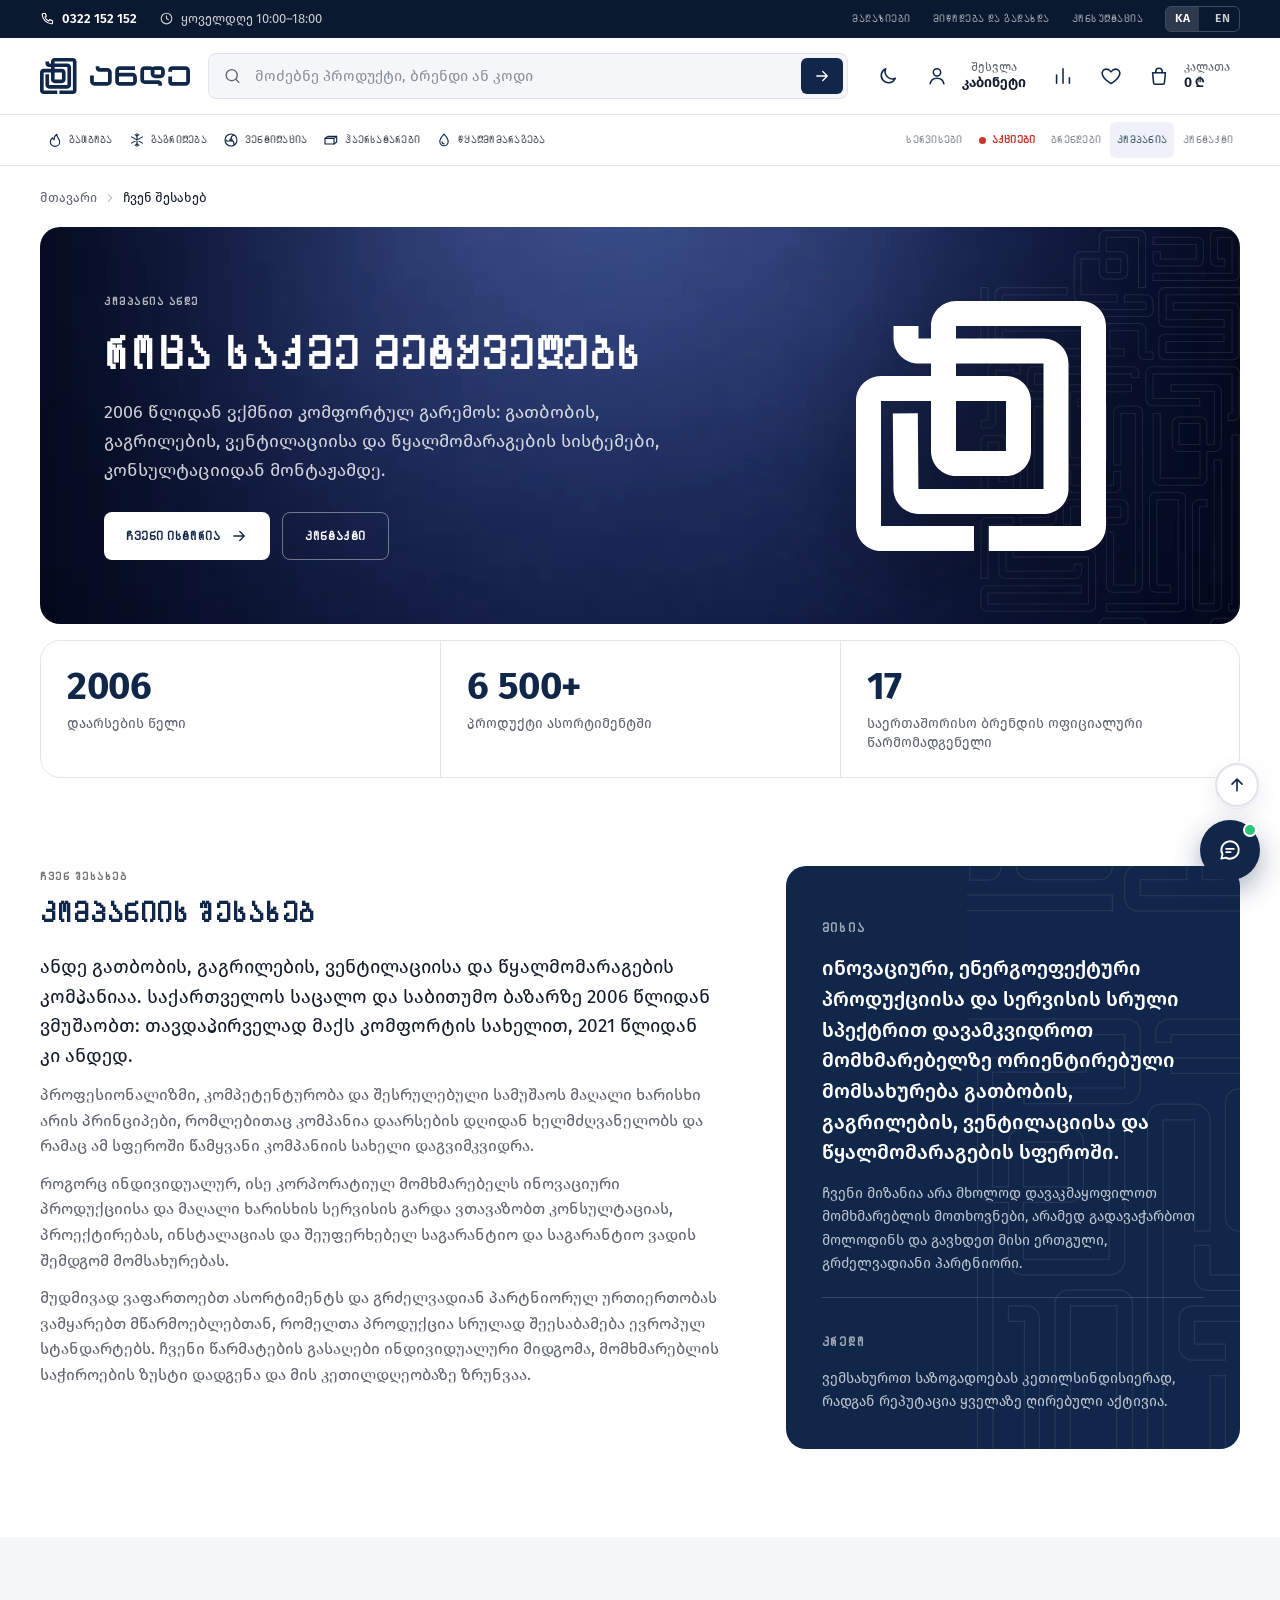
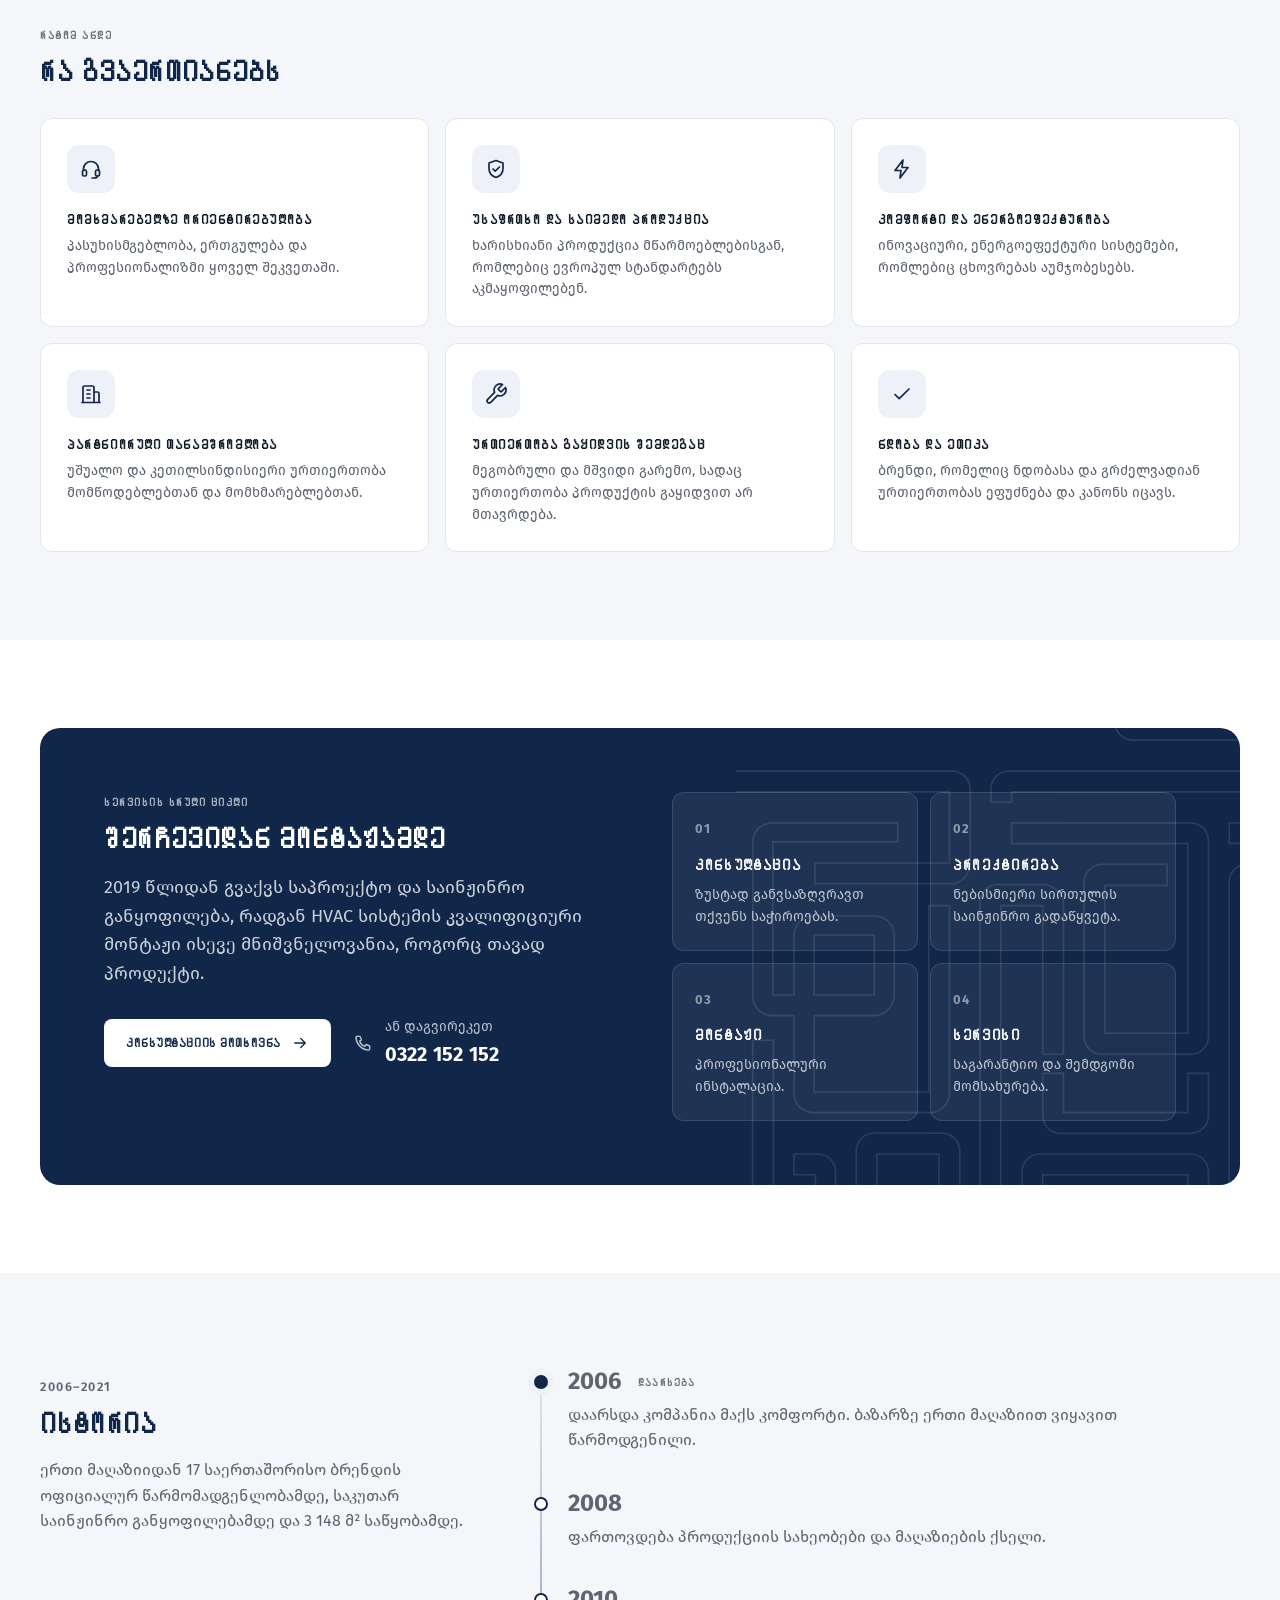
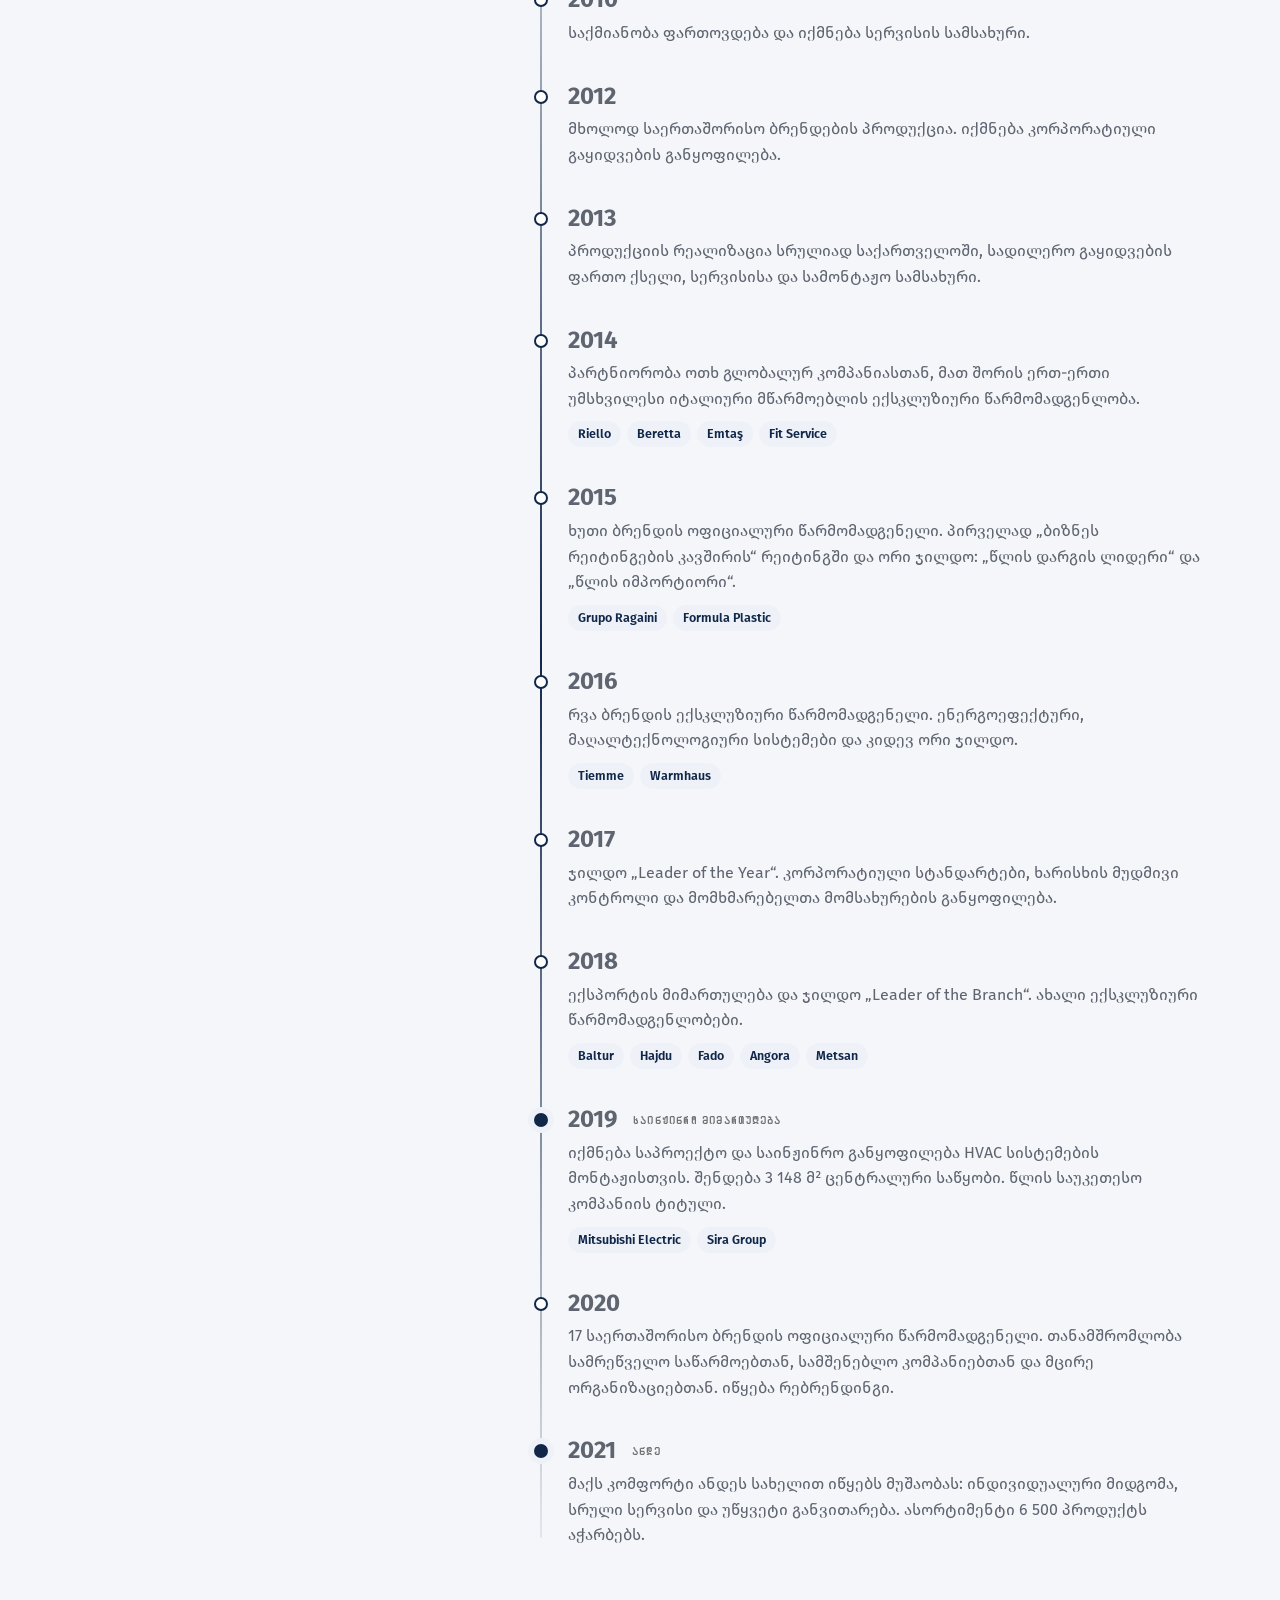
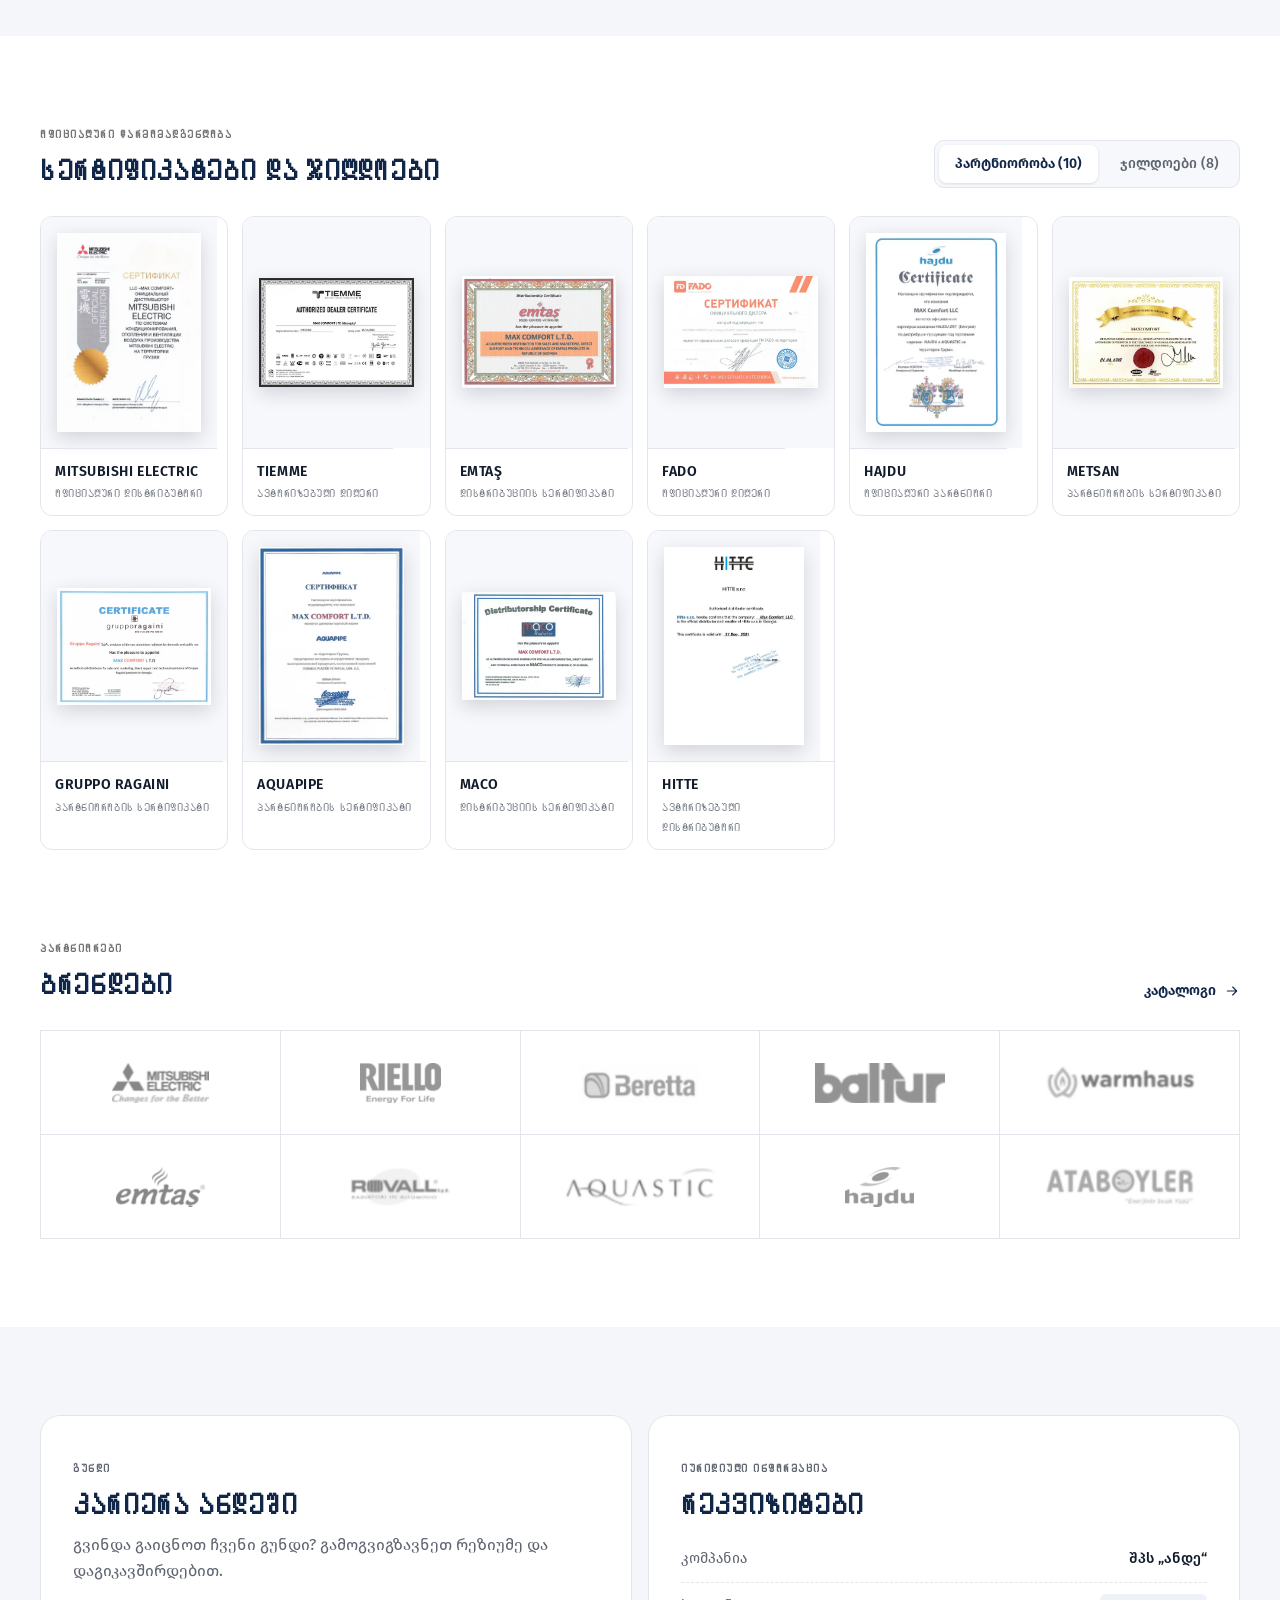
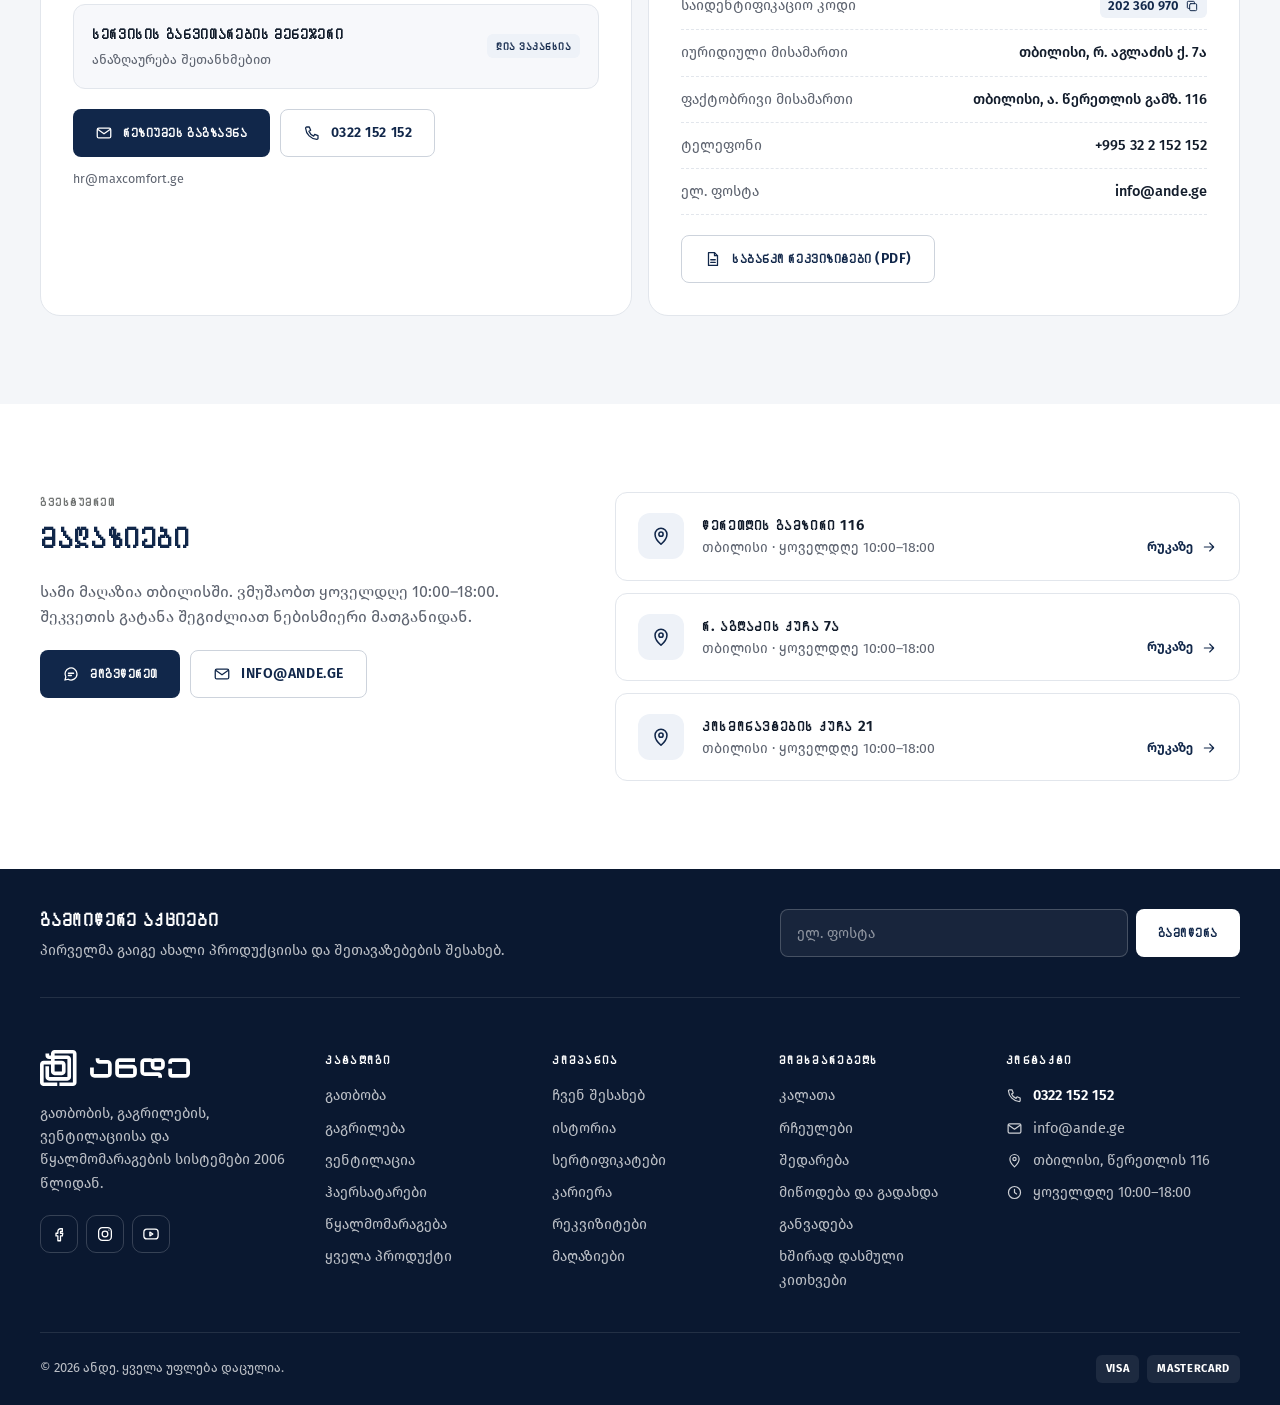
==== prototype/about.html @ e433349a "Preview from ande-web a648631" ====
<!doctype html>
<html lang="ka">
<head>
<meta charset="utf-8">
<meta name="viewport" content="width=device-width,initial-scale=1">
<title>ჩვენ შესახებ · ანდე</title>
<meta name="description" content="ანდე: გათბობის, გაგრილების, ვენტილაციისა და წყალმომარაგების კომპანია 2006 წლიდან. ისტორია, მისია, სერტიფიკატები, კარიერა და რეკვიზიტები.">
<meta name="robots" content="noindex">
<meta name="theme-color" content="#11274A">
<script>try{var t=localStorage.getItem('ande-theme');if(!t)t=matchMedia('(prefers-color-scheme: dark)').matches?'dark':'light';document.documentElement.setAttribute('data-theme',t)}catch(e){}</script>
<link rel="icon" href="../brand/logo/ande-symbol.svg" type="image/svg+xml">
<link rel="stylesheet" href="assets/css/ande.css">
</head>
<body data-page="about">
<div data-layout="header"></div>

<main id="main">

<!-- ============ HERO ============ -->
<div class="wrap">
  <nav class="crumbs" aria-label="ნავიგაცია"><a href="index.html">მთავარი</a><svg class="ico"><use href="#i-chev-r"/></svg><span aria-current="page">ჩვენ შესახებ</span></nav>
  <section class="ahero on-dark" aria-labelledby="about-h1">
    <div>
      <p class="eyebrow">კომპანია ანდე</p>
      <h1 id="about-h1">როცა საქმე მეტყველებს</h1>
      <p class="ahero__lead">2006 წლიდან ვქმნით კომფორტულ გარემოს: გათბობის, გაგრილების, ვენტილაციისა და წყალმომარაგების სისტემები, კონსულტაციიდან მონტაჟამდე.</p>
      <div class="ahero__ctas">
        <a class="btn btn--light" href="#history">ჩვენი ისტორია<svg class="ico"><use href="#i-arrow"/></svg></a>
        <a class="btn btn--ghost" href="#contact">კონტაქტი</a>
      </div>
    </div>
    <img class="ahero__mark" src="../brand/logo/ande-symbol-white.svg" alt="" width="250" height="250">
  </section>

  <ul class="stats" aria-label="ანდე ციფრებში">
    <li class="stat"><b>2006</b><span>დაარსების წელი</span></li>
    <li class="stat"><b>6 500+</b><span>პროდუქტი ასორტიმენტში</span></li>
    <li class="stat"><b>17</b><span>საერთაშორისო ბრენდის ოფიციალური წარმომადგენელი</span></li>
  </ul>
</div>

<!-- ============ STORY + MISSION ============ -->
<section class="section" aria-labelledby="story-h">
  <div class="wrap story">
    <div>
      <p class="eyebrow">ჩვენ შესახებ</p>
      <h2 class="h2" id="story-h">კომპანიის შესახებ</h2>
      <div class="prose">
        <p>ანდე გათბობის, გაგრილების, ვენტილაციისა და წყალმომარაგების კომპანიაა. საქართველოს საცალო და საბითუმო ბაზარზე 2006 წლიდან ვმუშაობთ: თავდაპირველად მაქს კომფორტის სახელით, 2021 წლიდან კი ანდედ.</p>
        <p>პროფესიონალიზმი, კომპეტენტურობა და შესრულებული სამუშაოს მაღალი ხარისხი არის პრინციპები, რომლებითაც კომპანია დაარსების დღიდან ხელმძღვანელობს და რამაც ამ სფეროში წამყვანი კომპანიის სახელი დაგვიმკვიდრა.</p>
        <p>როგორც ინდივიდუალურ, ისე კორპორატიულ მომხმარებელს ინოვაციური პროდუქციისა და მაღალი ხარისხის სერვისის გარდა ვთავაზობთ კონსულტაციას, პროექტირებას, ინსტალაციას და შეუფერხებელ საგარანტიო და საგარანტიო ვადის შემდგომ მომსახურებას.</p>
        <p>მუდმივად ვაფართოებთ ასორტიმენტს და გრძელვადიან პარტნიორულ ურთიერთობას ვამყარებთ მწარმოებლებთან, რომელთა პროდუქცია სრულად შეესაბამება ევროპულ სტანდარტებს. ჩვენი წარმატების გასაღები ინდივიდუალური მიდგომა, მომხმარებლის საჭიროების ზუსტი დადგენა და მის კეთილდღეობაზე ზრუნვაა.</p>
      </div>
    </div>
    <aside class="mission on-dark" aria-label="მისია">
      <p class="eyebrow">მისია</p>
      <blockquote>ინოვაციური, ენერგოეფექტური პროდუქციისა და სერვისის სრული სპექტრით დავამკვიდროთ მომხმარებელზე ორიენტირებული მომსახურება გათბობის, გაგრილების, ვენტილაციისა და წყალმომარაგების სფეროში.</blockquote>
      <p>ჩვენი მიზანია არა მხოლოდ დავაკმაყოფილოთ მომხმარებლის მოთხოვნები, არამედ გადავაჭარბოთ მოლოდინს და გავხდეთ მისი ერთგული, გრძელვადიანი პარტნიორი.</p>
      <div class="mission__credo"><p class="eyebrow">კრედო</p><p>ვემსახუროთ საზოგადოებას კეთილსინდისიერად, რადგან რეპუტაცია ყველაზე ღირებული აქტივია.</p></div>
    </aside>
  </div>
</section>

<!-- ============ VALUES ============ -->
<section class="section section--soft" aria-labelledby="val-h">
  <div class="wrap">
    <div class="shead"><div><p class="eyebrow">რატომ ანდე</p><h2 class="h2" id="val-h">რა გვაერთიანებს</h2></div></div>
    <ul class="values">
      <li class="value"><span class="perk__ico"><svg class="ico"><use href="#i-headset"/></svg></span><h3>მომხმარებელზე ორიენტირებულობა</h3><p>პასუხისმგებლობა, ერთგულება და პროფესიონალიზმი ყოველ შეკვეთაში.</p></li>
      <li class="value"><span class="perk__ico"><svg class="ico"><use href="#i-shield"/></svg></span><h3>უსაფრთხო და საიმედო პროდუქცია</h3><p>ხარისხიანი პროდუქცია მწარმოებლებისგან, რომლებიც ევროპულ სტანდარტებს აკმაყოფილებენ.</p></li>
      <li class="value"><span class="perk__ico"><svg class="ico"><use href="#i-bolt"/></svg></span><h3>კომფორტი და ენერგოეფექტურობა</h3><p>ინოვაციური, ენერგოეფექტური სისტემები, რომლებიც ცხოვრებას აუმჯობესებს.</p></li>
      <li class="value"><span class="perk__ico"><svg class="ico"><use href="#i-building"/></svg></span><h3>პარტნიორული თანამშრომლობა</h3><p>უშუალო და კეთილსინდისიერი ურთიერთობა მომწოდებლებთან და მომხმარებლებთან.</p></li>
      <li class="value"><span class="perk__ico"><svg class="ico"><use href="#i-tool"/></svg></span><h3>ურთიერთობა გაყიდვის შემდეგაც</h3><p>მეგობრული და მშვიდი გარემო, სადაც ურთიერთობა პროდუქტის გაყიდვით არ მთავრდება.</p></li>
      <li class="value"><span class="perk__ico"><svg class="ico"><use href="#i-check"/></svg></span><h3>ნდობა და ეთიკა</h3><p>ბრენდი, რომელიც ნდობასა და გრძელვადიან ურთიერთობას ეფუძნება და კანონს იცავს.</p></li>
    </ul>
  </div>
</section>

<!-- ============ SERVICE ============ -->
<section class="section" aria-labelledby="svc-h">
  <div class="wrap">
    <div class="service on-dark">
      <div>
        <p class="eyebrow">სერვისის სრული ციკლი</p>
        <h2 class="h2" id="svc-h">შერჩევიდან მონტაჟამდე</h2>
        <p class="service__lead">2019 წლიდან გვაქვს საპროექტო და საინჟინრო განყოფილება, რადგან HVAC სისტემის კვალიფიციური მონტაჟი ისევე მნიშვნელოვანია, როგორც თავად პროდუქტი.</p>
        <div class="service__ctas">
          <button class="btn btn--light" type="button" data-chat-open>კონსულტაციის მოთხოვნა<svg class="ico"><use href="#i-arrow"/></svg></button>
          <a class="service__phone" href="tel:+995322152152"><svg class="ico"><use href="#i-phone"/></svg><span>ან დაგვირეკეთ<b>0322 152 152</b></span></a>
        </div>
      </div>
      <ol class="steps">
        <li class="step"><span class="step__n">01</span><h3>კონსულტაცია</h3><p>ზუსტად განვსაზღვრავთ თქვენს საჭიროებას.</p></li>
        <li class="step"><span class="step__n">02</span><h3>პროექტირება</h3><p>ნებისმიერი სირთულის საინჟინრო გადაწყვეტა.</p></li>
        <li class="step"><span class="step__n">03</span><h3>მონტაჟი</h3><p>პროფესიონალური ინსტალაცია.</p></li>
        <li class="step"><span class="step__n">04</span><h3>სერვისი</h3><p>საგარანტიო და შემდგომი მომსახურება.</p></li>
      </ol>
    </div>
  </div>
</section>

<!-- ============ HISTORY ============ -->
<section class="section section--soft" id="history" aria-labelledby="hist-h" style="scroll-margin-top:90px">
  <div class="wrap history">
    <div class="history__intro">
      <p class="eyebrow">2006–2021</p>
      <h2 class="h2" id="hist-h">ისტორია</h2>
      <p>ერთი მაღაზიიდან 17 საერთაშორისო ბრენდის ოფიციალურ წარმომადგენლობამდე, საკუთარ საინჟინრო განყოფილებამდე და 3 148 მ² საწყობამდე.</p>
    </div>
    <ol class="timeline" data-timeline>
      <li class="tl tl--key"><p class="tl__year">2006 <small>დაარსება</small></p><p>დაარსდა კომპანია მაქს კომფორტი. ბაზარზე ერთი მაღაზიით ვიყავით წარმოდგენილი.</p></li>
      <li class="tl"><p class="tl__year">2008</p><p>ფართოვდება პროდუქციის სახეობები და მაღაზიების ქსელი.</p></li>
      <li class="tl"><p class="tl__year">2010</p><p>საქმიანობა ფართოვდება და იქმნება სერვისის სამსახური.</p></li>
      <li class="tl"><p class="tl__year">2012</p><p>მხოლოდ საერთაშორისო ბრენდების პროდუქცია. იქმნება კორპორატიული გაყიდვების განყოფილება.</p></li>
      <li class="tl"><p class="tl__year">2013</p><p>პროდუქციის რეალიზაცია სრულიად საქართველოში, სადილერო გაყიდვების ფართო ქსელი, სერვისისა და სამონტაჟო სამსახური.</p></li>
      <li class="tl"><p class="tl__year">2014</p><p>პარტნიორობა ოთხ გლობალურ კომპანიასთან, მათ შორის ერთ-ერთი უმსხვილესი იტალიური მწარმოებლის ექსკლუზიური წარმომადგენლობა.</p><div class="tl__tags"><span>Riello</span><span>Beretta</span><span>Emtaş</span><span>Fit Service</span></div></li>
      <li class="tl"><p class="tl__year">2015</p><p>ხუთი ბრენდის ოფიციალური წარმომადგენელი. პირველად „ბიზნეს რეიტინგების კავშირის“ რეიტინგში და ორი ჯილდო: „წლის დარგის ლიდერი“ და „წლის იმპორტიორი“.</p><div class="tl__tags"><span>Grupo Ragaini</span><span>Formula Plastic</span></div></li>
      <li class="tl"><p class="tl__year">2016</p><p>რვა ბრენდის ექსკლუზიური წარმომადგენელი. ენერგოეფექტური, მაღალტექნოლოგიური სისტემები და კიდევ ორი ჯილდო.</p><div class="tl__tags"><span>Tiemme</span><span>Warmhaus</span></div></li>
      <li class="tl"><p class="tl__year">2017</p><p>ჯილდო „Leader of the Year“. კორპორატიული სტანდარტები, ხარისხის მუდმივი კონტროლი და მომხმარებელთა მომსახურების განყოფილება.</p></li>
      <li class="tl"><p class="tl__year">2018</p><p>ექსპორტის მიმართულება და ჯილდო „Leader of the Branch“. ახალი ექსკლუზიური წარმომადგენლობები.</p><div class="tl__tags"><span>Baltur</span><span>Hajdu</span><span>Fado</span><span>Angora</span><span>Metsan</span></div></li>
      <li class="tl tl--key"><p class="tl__year">2019 <small>საინჟინრო მიმართულება</small></p><p>იქმნება საპროექტო და საინჟინრო განყოფილება HVAC სისტემების მონტაჟისთვის. შენდება 3 148 მ² ცენტრალური საწყობი. წლის საუკეთესო კომპანიის ტიტული.</p><div class="tl__tags"><span>Mitsubishi Electric</span><span>Sira Group</span></div></li>
      <li class="tl"><p class="tl__year">2020</p><p>17 საერთაშორისო ბრენდის ოფიციალური წარმომადგენელი. თანამშრომლობა სამრეწველო საწარმოებთან, სამშენებლო კომპანიებთან და მცირე ორგანიზაციებთან. იწყება რებრენდინგი.</p></li>
      <li class="tl tl--key"><p class="tl__year">2021 <small>ანდე</small></p><p>მაქს კომფორტი ანდეს სახელით იწყებს მუშაობას: ინდივიდუალური მიდგომა, სრული სერვისი და უწყვეტი განვითარება. ასორტიმენტი 6 500 პროდუქტს აჭარბებს.</p></li>
    </ol>
  </div>
</section>

<!-- ============ CERTIFICATES ============ -->
<section class="section" id="certificates" aria-labelledby="cert-h" style="scroll-margin-top:90px">
  <div class="wrap">
    <div class="shead">
      <div><p class="eyebrow">ოფიციალური წარმომადგენლობა</p><h2 class="h2" id="cert-h">სერტიფიკატები და ჯილდოები</h2></div>
      <div class="ptabs" role="tablist" aria-label="ფილტრი">
        <button class="ptab" role="tab" type="button" aria-selected="true" data-cert-tab="partner">პარტნიორობა (10)</button>
        <button class="ptab" role="tab" type="button" aria-selected="false" data-cert-tab="award">ჯილდოები (8)</button>
      </div>
    </div>
    <div class="certs" data-certs></div>
  </div>
</section>

<!-- ============ BRANDS ============ -->
<section class="section" aria-labelledby="br-h" style="padding-top:0">
  <div class="wrap">
    <div class="shead"><div><p class="eyebrow">პარტნიორები</p><h2 class="h2" id="br-h">ბრენდები</h2></div><a class="link-arrow" href="catalog.html">კატალოგი<svg class="ico"><use href="#i-arrow"/></svg></a></div>
    <div class="brands">
      <a class="brand" href="catalog.html?brand=MITSUBISHI"><img src="assets/img/brands/mitsubishi.png" alt="Mitsubishi Electric" loading="lazy"></a>
      <a class="brand" href="catalog.html?brand=RIELLO"><img src="assets/img/brands/riello.png" alt="Riello" loading="lazy"></a>
      <a class="brand" href="catalog.html?brand=BERETTA"><img src="assets/img/brands/beretta.png" alt="Beretta" loading="lazy"></a>
      <a class="brand" href="catalog.html"><img src="assets/img/brands/baltur.png" alt="Baltur" loading="lazy"></a>
      <a class="brand" href="catalog.html?brand=WARMHAUS"><img src="assets/img/brands/warmhaus.png" alt="Warmhaus" loading="lazy"></a>
      <a class="brand" href="catalog.html?brand=EMTAS"><img src="assets/img/brands/emtas.png" alt="Emtaş" loading="lazy"></a>
      <a class="brand" href="catalog.html"><img src="assets/img/brands/rovall.png" alt="Rovall" loading="lazy"></a>
      <a class="brand" href="catalog.html?brand=AQUASTIC"><img src="assets/img/brands/aquastic.png" alt="Aquastic" loading="lazy"></a>
      <a class="brand" href="catalog.html?brand=HAJDU"><img src="assets/img/brands/hajdu.png" alt="Hajdu" loading="lazy"></a>
      <a class="brand" href="catalog.html?brand=ATABOYLER"><img src="assets/img/brands/ataboyler.png" alt="Ataboyler" loading="lazy"></a>
    </div>
  </div>
</section>

<!-- ============ CAREERS + REQUISITES ============ -->
<section class="section section--soft" id="contact" aria-label="კარიერა და რეკვიზიტები" style="scroll-margin-top:90px">
  <div class="wrap duo">
    <div class="panel" id="careers">
      <p class="eyebrow">გუნდი</p>
      <h2 class="h2">კარიერა ანდეში</h2>
      <p>გვინდა გაიცნოთ ჩვენი გუნდი? გამოგვიგზავნეთ რეზიუმე და დაგიკავშირდებით.</p>
      <div class="job"><div><b>სერვისის განვითარების მენეჯერი</b><small>ანაზღაურება შეთანხმებით</small></div><span class="badge">ღია ვაკანსია</span></div>
      <div class="panel__acts">
        <a class="btn btn--primary" href="mailto:hr@maxcomfort.ge?subject=%E1%83%A0%E1%83%94%E1%83%96%E1%83%98%E1%83%A3%E1%83%9B%E1%83%94"><svg class="ico"><use href="#i-mail"/></svg>რეზიუმეს გაგზავნა</a>
        <a class="btn btn--outline" href="tel:+995322152152"><svg class="ico"><use href="#i-phone"/></svg>0322 152 152</a>
      </div>
      <p class="field__hint" style="margin-top:12px">hr@maxcomfort.ge</p>
    </div>
    <div class="panel" id="requisites">
      <p class="eyebrow">იურიდიული ინფორმაცია</p>
      <h2 class="h2">რეკვიზიტები</h2>
      <dl class="req">
        <div><dt>კომპანია</dt><dd>შპს „ანდე“</dd></div>
        <div><dt>საიდენტიფიკაციო კოდი</dt><dd><button class="copy" type="button" data-copy="202360970">202 360 970<svg class="ico"><use href="#i-copy"/></svg></button></dd></div>
        <div><dt>იურიდიული მისამართი</dt><dd>თბილისი, რ. აგლაძის ქ. 7ა</dd></div>
        <div><dt>ფაქტობრივი მისამართი</dt><dd>თბილისი, ა. წერეთლის გამზ. 116</dd></div>
        <div><dt>ტელეფონი</dt><dd><a href="tel:+995322152152">+995 32 2 152 152</a></dd></div>
        <div><dt>ელ. ფოსტა</dt><dd><a href="mailto:info@ande.ge">info@ande.ge</a></dd></div>
      </dl>
      <div class="panel__acts"><a class="btn btn--outline" href="https://crm.ande.ge/docs/pub/requisites.pdf" target="_blank" rel="noopener"><svg class="ico"><use href="#i-doc"/></svg>საბანკო რეკვიზიტები (PDF)</a></div>
    </div>
  </div>
</section>

<!-- ============ STORES ============ -->
<section class="section" id="stores" aria-labelledby="st-h">
  <div class="wrap about">
    <div>
      <p class="eyebrow">გვესტუმრეთ</p>
      <h2 class="h2" id="st-h">მაღაზიები</h2>
      <p class="about__text">სამი მაღაზია თბილისში. ვმუშაობთ ყოველდღე 10:00–18:00. შეკვეთის გატანა შეგიძლიათ ნებისმიერი მათგანიდან.</p>
      <div class="panel__acts"><button class="btn btn--primary" type="button" data-chat-open><svg class="ico"><use href="#i-chat"/></svg>მოგვწერეთ</button><a class="btn btn--outline" href="mailto:info@ande.ge"><svg class="ico"><use href="#i-mail"/></svg>info@ande.ge</a></div>
    </div>
    <ul class="stores" aria-label="მაღაზიები">
      <li class="store"><span class="store__pin"><svg class="ico"><use href="#i-pin"/></svg></span><div><h3>წერეთლის გამზირი 116</h3><p>თბილისი · ყოველდღე 10:00–18:00</p></div><a class="link-arrow store__map" href="https://www.google.com/maps/search/?api=1&amp;query=Tsereteli+Ave+116+Tbilisi" target="_blank" rel="noopener">რუკაზე<svg class="ico"><use href="#i-arrow"/></svg></a></li>
      <li class="store"><span class="store__pin"><svg class="ico"><use href="#i-pin"/></svg></span><div><h3>რ. აგლაძის ქუჩა 7ა</h3><p>თბილისი · ყოველდღე 10:00–18:00</p></div><a class="link-arrow store__map" href="https://www.google.com/maps/search/?api=1&amp;query=R.+Agladze+St+7a+Tbilisi" target="_blank" rel="noopener">რუკაზე<svg class="ico"><use href="#i-arrow"/></svg></a></li>
      <li class="store"><span class="store__pin"><svg class="ico"><use href="#i-pin"/></svg></span><div><h3>კოსმონავტების ქუჩა 21</h3><p>თბილისი · ყოველდღე 10:00–18:00</p></div><a class="link-arrow store__map" href="https://www.google.com/maps/search/?api=1&amp;query=Kosmonavtebi+St+21+Tbilisi" target="_blank" rel="noopener">რუკაზე<svg class="ico"><use href="#i-arrow"/></svg></a></li>
    </ul>
  </div>
</section>

</main>

<div data-layout="footer"></div>
<script src="assets/js/data.js"></script>
<script src="assets/js/layout.js"></script>
<script src="assets/js/ande.js"></script>
<script src="assets/js/page-about.js"></script>
</body>
</html>
---- prototype/assets/css/ande.css ----
/* ==========================================================================
   ANDE storefront design system (prototype)
   Brand book: navy Pantone 2767 C #11274A, gray Pantone 424 C #707372,
   FiraGO, the maze pattern. Colours live in the tokens below; dark mode only
   swaps tokens, so a component never needs its own dark rule.
   ========================================================================== */

@font-face{font-family:"FiraGO";src:url("../fonts/FiraGO-Regular.ttf") format("truetype");font-weight:400;font-style:normal;font-display:swap}
@font-face{font-family:"FiraGO";src:url("../fonts/FiraGO-Medium.ttf") format("truetype");font-weight:500;font-style:normal;font-display:swap}
@font-face{font-family:"FiraGO";src:url("../fonts/FiraGO-SemiBold.ttf") format("truetype");font-weight:600;font-style:normal;font-display:swap}
@font-face{font-family:"FiraGO";src:url("../fonts/FiraGO-Bold.ttf") format("truetype");font-weight:700;font-style:normal;font-display:swap}

/* ---------- tokens: light ---------- */
:root{
  color-scheme:light;
  /* brand, fixed in both themes */
  --navy:#11274A; --navy-900:#0A1830; --navy-800:#0E2140; --navy-700:#1A3766; --gray:#707372;

  --bg:#FFFFFF;          /* page */
  --bg-soft:#F4F6F9;     /* alternate sections */
  --surface:#FFFFFF;     /* cards, panels */
  --surface-2:#F7F8FB;   /* inner fills */
  --input:#F4F6F9;
  --media:#FFFFFF;       /* product photo well (photos have white backgrounds) */
  --text:#121C2B; --heading:#11274A; --muted:#5E6470; --faint:#8A909B;
  --line:#E2E6EC; --line-strong:#CDD3DC;
  --brand:#11274A; --brand-hover:#1A3766; --on-brand:#FFFFFF;   /* primary buttons */
  --tint:#EEF2F8; --tint-2:#DDE5F1; --ink:#11274A;                /* soft fills, accent text */
  --sale:#C8372D; --ok:#17804A; --warn:#A35F00;
  --topbar:#0A1830; --band:#11274A; --footer:#0A1830;
  --shadow:0 1px 2px rgba(17,39,74,.06),0 8px 24px rgba(17,39,74,.08);
  --shadow-lg:0 24px 60px rgba(10,24,48,.18);
  --scrim:rgba(10,24,48,.42);
  --logo-light:block; --logo-dark:none;

  --ff:"FiraGO","Noto Sans Georgian","Segoe UI",system-ui,sans-serif;
  --r-sm:8px; --r:12px; --r-lg:20px;
  --wrap:1320px; --gutter:clamp(16px,4vw,40px); --hdr-h:76px; --catnav-h:51px;
  --ease:cubic-bezier(.2,.7,.2,1);
}
/* ---------- tokens: dark ---------- */
[data-theme="dark"]{
  color-scheme:dark;
  --bg:#0A1324; --bg-soft:#0D182C; --surface:#111D34; --surface-2:#15233D; --input:#0D182C;
  --media:#E9EDF3;
  --text:#E4E9F2; --heading:#FFFFFF; --muted:#9AA6B9; --faint:#78849A;
  --line:rgba(255,255,255,.09); --line-strong:rgba(255,255,255,.18);
  --brand:#E6ECF6; --brand-hover:#FFFFFF; --on-brand:#11274A;
  --tint:rgba(255,255,255,.07); --tint-2:rgba(255,255,255,.12); --ink:#BCCDEB;
  --sale:#F0675B; --ok:#47C186; --warn:#F2B04A;
  --topbar:#060D1A; --band:#13274B; --footer:#060D1A;
  --shadow:0 1px 2px rgba(0,0,0,.3),0 10px 28px rgba(0,0,0,.35);
  --shadow-lg:0 24px 60px rgba(0,0,0,.5);
  --scrim:rgba(0,0,0,.55);
  --logo-light:none; --logo-dark:block;
}

/* ---------- scrollbars: thin, rounded, no arrow buttons, both themes ---------- */
:root{--sb-thumb:#C5CCD7;--sb-thumb-hover:#11274A}
[data-theme="dark"]{--sb-thumb:rgba(255,255,255,.18);--sb-thumb-hover:rgba(255,255,255,.42)}
::-webkit-scrollbar{width:12px;height:12px}
::-webkit-scrollbar-track{background:transparent}
::-webkit-scrollbar-thumb{background-color:var(--sb-thumb);border:3px solid transparent;border-radius:12px;background-clip:padding-box;min-height:48px}
::-webkit-scrollbar-thumb:hover{background-color:var(--sb-thumb-hover)}
::-webkit-scrollbar-button,::-webkit-scrollbar-corner{display:none;background:transparent}
html::-webkit-scrollbar-track{background:var(--bg)}
.filters::-webkit-scrollbar,.chat__log::-webkit-scrollbar,.suggest::-webkit-scrollbar,.minilines::-webkit-scrollbar{width:8px}
.filters::-webkit-scrollbar-thumb,.chat__log::-webkit-scrollbar-thumb,.suggest::-webkit-scrollbar-thumb,.minilines::-webkit-scrollbar-thumb{border-width:2px}
@supports not selector(::-webkit-scrollbar){
  html,.filters,.chat__log,.suggest,.minilines,.drawer__body,.sheet__body,.cmp{scrollbar-width:thin;scrollbar-color:var(--sb-thumb) transparent}
}

/* ---------- base ---------- */
*,*::before,*::after{box-sizing:border-box}
html{-webkit-text-size-adjust:100%;scroll-behavior:smooth;background:var(--bg)}
body{margin:0;font-family:var(--ff);font-size:16px;line-height:1.6;color:var(--text);background:var(--bg);
  -webkit-font-smoothing:antialiased;text-rendering:optimizeLegibility;transition:background-color .3s,color .3s}
img,svg{display:block;max-width:100%}
img{height:auto}
a{color:inherit;text-decoration:none}
button,input,select,textarea{font:inherit;color:inherit}
button{cursor:pointer;border:0;background:none;padding:0}
h1,h2,h3,h4,p,ul,ol,figure,dl,dd{margin:0}
ul,ol{padding:0;list-style:none}
:focus-visible{outline:2px solid var(--ink);outline-offset:3px;border-radius:4px}
.on-dark :focus-visible{outline-color:#fff}
.sr-only{position:absolute;width:1px;height:1px;overflow:hidden;clip-path:inset(50%);white-space:nowrap}
.wrap{max-width:var(--wrap);margin-inline:auto;padding-inline:var(--gutter)}
.ico{width:22px;height:22px;flex:none;fill:none;stroke:currentColor;stroke-width:1.7;stroke-linecap:round;stroke-linejoin:round}
.ico--sm{width:18px;height:18px}
.logo-l{display:var(--logo-light)}
.logo-d{display:var(--logo-dark)}
[hidden]{display:none!important}

/* Georgian capitals (Mtavruli). Browsers do not uppercase Georgian with CSS,
   so ande.js draws the caps for anything styled uppercase, the same method as
   the Biomi site: .gk shows the Mtavruli, .gt keeps the ordinary text for
   translators, screen readers and search engines. */
.caps{text-transform:uppercase;letter-spacing:.04em}
.gk{position:relative}
.gk::before{content:attr(data-c);content:attr(data-c) / "";text-transform:none}
.gt{position:absolute;width:1px;height:1px;overflow:hidden;clip-path:inset(50%);white-space:nowrap}
.gk.is-tr::before,.translated-ltr .gk::before,.translated-rtl .gk::before{content:none}
.gk.is-tr .gt,.translated-ltr .gt,.translated-rtl .gt{position:static;width:auto;height:auto;overflow:visible;clip-path:none;white-space:normal}
.gk.gk{font:inherit;color:inherit;letter-spacing:inherit;text-transform:inherit;opacity:1;margin:0;padding:0;border:0;background:none}

/* ---------- buttons ---------- */
.btn{display:inline-flex;align-items:center;justify-content:center;gap:10px;height:48px;padding:0 22px;border-radius:var(--r-sm);
  font-size:14px;font-weight:600;letter-spacing:.04em;text-transform:uppercase;white-space:nowrap;
  transition:background-color .2s,color .2s,border-color .2s,transform .2s var(--ease),opacity .2s}
.btn:active{transform:translateY(1px)}
.btn .ico{width:18px;height:18px}
.btn--primary{background:var(--brand);color:var(--on-brand)}
.btn--primary:hover{background:var(--brand-hover)}
.btn--light{background:#fff;color:var(--navy)}             /* on navy bands, both themes */
.btn--light:hover{background:#E9EEF7}
.btn--ghost{border:1.5px solid rgba(255,255,255,.4);color:#fff}
.btn--ghost:hover{border-color:#fff;background:rgba(255,255,255,.08)}
.btn--outline{border:1.5px solid var(--line-strong);color:var(--ink);background:var(--surface)}
.btn--outline:hover{border-color:var(--ink)}
.btn--soft{background:var(--tint);color:var(--ink)}
.btn--soft:hover{background:var(--tint-2)}
.btn--sm{height:40px;padding:0 16px;font-size:13px}
.btn--block{width:100%}
.btn[disabled]{opacity:.45;pointer-events:none}
.iconbtn{display:grid;place-items:center;width:44px;height:44px;border-radius:10px;color:var(--ink);transition:background-color .2s}
.iconbtn:hover{background:var(--tint)}
.link-arrow{display:inline-flex;align-items:center;gap:8px;font-size:14px;font-weight:600;color:var(--ink)}
.link-arrow .ico{width:16px;height:16px;transition:transform .25s var(--ease)}
.link-arrow:hover .ico{transform:translateX(4px)}
.textlink{color:var(--ink);font-weight:500;text-decoration:underline;text-underline-offset:3px;text-decoration-color:var(--line-strong)}
.textlink:hover{text-decoration-color:currentColor}

/* ---------- top bar ---------- */
.topbar{background:var(--topbar);color:rgba(255,255,255,.78);font-size:13px}
.topbar .wrap{display:flex;align-items:center;justify-content:space-between;gap:24px;height:38px}
.topbar__group{display:flex;align-items:center;gap:22px}
.topbar a,.topbar span{display:inline-flex;align-items:center;gap:7px}
.topbar a{transition:color .2s}
.topbar a:hover{color:#fff}
.topbar .ico{width:15px;height:15px;stroke-width:1.8}
.topbar__phone{color:#fff;font-weight:600}
.lang{display:inline-flex;border:1px solid rgba(255,255,255,.22);border-radius:6px;overflow:hidden}
.lang a{padding:2px 9px;font-size:12px;font-weight:600}
.lang a[aria-current]{background:rgba(255,255,255,.14);color:#fff}

/* ---------- header ---------- */
.hdr{position:sticky;top:0;z-index:50;background:var(--surface);border-bottom:1px solid var(--line);transition:box-shadow .25s,background-color .3s}
.hdr.is-stuck{box-shadow:0 6px 24px rgba(10,24,48,.1)}
.hdr__row{display:flex;align-items:center;gap:18px;height:var(--hdr-h)}
.hdr__logo{flex:none;display:block;width:150px}
.hdr__logo img{width:100%;height:auto}
.hdr .hdr__burger,.hdr .hdr__search-toggle{display:none}

.search{position:relative;flex:1;min-width:0}
.search input{width:100%;height:46px;padding:0 54px 0 46px;border:1.5px solid var(--line);border-radius:var(--r-sm);background:var(--input);
  font-size:15px;transition:border-color .2s,background-color .2s}
.search input::placeholder{color:var(--faint)}
.search input:focus{outline:none;border-color:var(--ink);background:var(--surface)}
.search input::-webkit-search-cancel-button{display:none}
.search > .ico{position:absolute;left:15px;top:23px;transform:translateY(-50%);width:19px;height:19px;color:var(--muted);pointer-events:none}
.search__go{position:absolute;right:5px;top:5px;width:42px;height:36px;border-radius:6px;background:var(--brand);color:var(--on-brand);display:grid;place-items:center}
.search__go .ico{width:18px;height:18px}
.suggest{position:absolute;left:0;right:0;top:calc(100% + 8px);z-index:60;max-height:min(70vh,560px);overflow-y:auto;padding:8px;
  background:var(--surface);border:1px solid var(--line);border-radius:var(--r);box-shadow:var(--shadow-lg)}
.suggest__label{padding:8px 10px 4px;font-size:11.5px;font-weight:600;letter-spacing:.1em;text-transform:uppercase;color:var(--faint)}
.suggest__item{display:flex;align-items:center;gap:12px;padding:8px 10px;border-radius:8px}
.suggest__item[aria-selected="true"],.suggest__item:hover{background:var(--tint)}
.suggest__item img{width:44px;height:44px;border-radius:8px;object-fit:contain;background:var(--media);padding:3px;mix-blend-mode:normal}
.suggest__item .ico{width:20px;height:20px;color:var(--ink)}
.suggest__name{flex:1;min-width:0;font-size:14px;line-height:1.35}
.suggest__name small{display:block;color:var(--muted);font-size:12.5px}
.suggest__name mark,.suggest__name b{background:none;color:var(--ink);font-weight:700}
.suggest__price{font-size:14px;font-weight:700;white-space:nowrap}
.suggest__all{display:flex;justify-content:center;margin-top:4px;padding:10px;border-top:1px solid var(--line);font-size:14px;font-weight:600;color:var(--ink)}
.suggest__empty{padding:18px 10px;text-align:center;color:var(--muted);font-size:14px}

.hdr__actions{flex:none;display:flex;align-items:center;gap:6px}
.act{position:relative;display:inline-flex;align-items:center;gap:14px;height:46px;padding:0 10px;border-radius:var(--r-sm);color:var(--ink);transition:background-color .2s}
.act:hover{background:var(--tint)}
.act__label{display:flex;flex-direction:column;line-height:1.2;font-size:12px;color:var(--muted)}
.act__label b{font-size:14px;font-weight:600;color:var(--text)}
/* badge sits on the icon's top-right corner, clear of the label beside it */
.act__count{position:absolute;top:3px;left:21px;min-width:19px;height:19px;padding:0 4px;border-radius:10px;background:var(--brand);color:var(--on-brand);
  font-size:10.5px;font-weight:700;line-height:15px;text-align:center;border:2px solid var(--surface);box-sizing:border-box}
.act__count[data-n="0"]{display:none}
.act--cart .act__count{background:var(--sale);color:#fff}
.act.is-bump .act__count{animation:bump .45s var(--ease)}
@keyframes bump{40%{transform:scale(1.4)}}
.theme-toggle .ico-sun{display:none}
[data-theme="dark"] .theme-toggle .ico-sun{display:block}
[data-theme="dark"] .theme-toggle .ico-moon{display:none}
.theme-toggle .ico{transition:transform .5s var(--ease)}
.theme-toggle:hover .ico{transform:rotate(-25deg)}

/* category row */
.catnav{border-top:1px solid var(--line)}
.catnav .wrap{display:flex;align-items:center;justify-content:space-between;gap:12px;height:50px}
.catnav__list,.catnav__aux{display:flex;align-items:center;gap:2px}
.catnav a{display:inline-flex;align-items:center;gap:8px;height:36px;padding:0 12px;border-radius:6px;font-size:14px;font-weight:500;transition:background-color .2s,color .2s}
.catnav a:hover,.catnav a.is-active,.catnav a[aria-current="page"]{background:var(--tint);color:var(--ink)}
.catnav__list .ico{width:19px;height:19px;color:var(--ink)}
.catnav__aux a{color:var(--muted)}
.catnav__sale{color:var(--sale)!important;font-weight:600!important}
.catnav__sale::before{content:"";width:7px;height:7px;border-radius:50%;background:var(--sale)}

/* ---------- mega menu ---------- */
.mega{position:absolute;left:0;right:0;top:100%;z-index:40;visibility:hidden;opacity:0;transform:translateY(-6px);
  transition:opacity .2s,transform .25s var(--ease),visibility 0s .25s}
.mega.is-open{visibility:visible;opacity:1;transform:none;transition:opacity .2s,transform .25s var(--ease)}
.mega__panel{display:grid;grid-template-columns:280px 1fr;min-height:420px;background:var(--surface);border:1px solid var(--line);border-top:0;
  border-radius:0 0 var(--r-lg) var(--r-lg);box-shadow:var(--shadow-lg);overflow:hidden}
.mega__cats{padding:14px;background:var(--surface-2);border-right:1px solid var(--line)}
.mega__cat{display:flex;align-items:center;gap:12px;width:100%;padding:12px 14px;border-radius:10px;text-align:left;font-weight:500;transition:background-color .15s,color .15s}
.mega__cat .ico{color:var(--ink)}
.mega__cat .ico:last-child{margin-left:auto;width:16px;height:16px;opacity:0;transform:translateX(-4px);transition:opacity .2s,transform .2s}
.mega__cat[aria-selected="true"]{background:var(--surface);color:var(--ink);box-shadow:0 1px 3px rgba(10,24,48,.1)}
.mega__cat[aria-selected="true"] .ico:last-child{opacity:1;transform:none}
.mega__body{padding:26px 30px 30px;display:grid;grid-template-columns:1fr 250px;gap:28px}
.mega__head{display:flex;align-items:baseline;justify-content:space-between;margin-bottom:18px}
.mega__title{font-size:20px;font-weight:700;color:var(--heading)}
.mega__grid{display:grid;grid-template-columns:repeat(auto-fill,minmax(150px,1fr));gap:12px}
.sub{display:flex;flex-direction:column;border:1px solid var(--line);border-radius:var(--r);overflow:hidden;background:var(--surface);
  transition:border-color .2s,box-shadow .2s,transform .25s var(--ease)}
.sub:hover{border-color:var(--tint-2);box-shadow:var(--shadow);transform:translateY(-2px)}
.sub__img{height:104px;display:grid;place-items:center;padding:12px;background:var(--media)}
.sub__img img{max-height:80px;width:auto;object-fit:contain;mix-blend-mode:multiply}
.sub__img .ico{width:34px;height:34px;color:var(--navy);stroke-width:1.4}
.sub__name{padding:10px 12px;font-size:13.5px;font-weight:500;line-height:1.35;border-top:1px solid var(--line);background:var(--surface-2)}
.sub__name small{display:block;color:var(--muted);font-weight:400}
.mega__promo{position:relative;display:flex;flex-direction:column;justify-content:flex-end;gap:10px;padding:22px;border-radius:var(--r);color:#fff;
  background:var(--navy) url("../../../brand/pattern/ande-pattern-panel-white.svg") center/cover no-repeat;overflow:hidden;isolation:isolate}
.mega__promo::before{content:"";position:absolute;inset:0;z-index:-1;background:linear-gradient(180deg,rgba(17,39,74,.55),var(--navy) 70%)}
.mega__promo h3{font-size:19px;line-height:1.3}
.mega__promo p{font-size:14px;color:rgba(255,255,255,.75)}
.mega__promo .btn{height:42px;margin-top:6px;align-self:flex-start}
.mega-scrim{position:fixed;inset:0;z-index:30;background:var(--scrim);opacity:0;visibility:hidden;transition:opacity .25s,visibility 0s .25s}
.mega-scrim.is-open{opacity:1;visibility:visible;transition:opacity .25s}

/* ---------- page scaffolding ---------- */
.section{padding-block:clamp(48px,7vw,88px)}
.section--tight{padding-block:clamp(32px,5vw,56px)}
.section--soft{background:var(--bg-soft)}
.shead{display:flex;align-items:flex-end;justify-content:space-between;gap:24px;margin-bottom:28px;flex-wrap:wrap}
.eyebrow{display:block;font-size:12.5px;font-weight:600;letter-spacing:.12em;text-transform:uppercase;color:var(--gray)}
[data-theme="dark"] .eyebrow{color:var(--faint)}
.h2{margin-top:6px;font-size:clamp(24px,2.6vw,32px);font-weight:700;line-height:1.2;letter-spacing:.02em;text-transform:uppercase;color:var(--heading)}
.h3{font-size:20px;font-weight:700;line-height:1.3;color:var(--heading)}
.crumbs{display:flex;flex-wrap:wrap;align-items:center;gap:6px;padding-top:22px;font-size:13px;color:var(--muted)}
.crumbs a:hover{color:var(--ink);text-decoration:underline;text-underline-offset:3px}
.crumbs .ico{width:14px;height:14px;opacity:.6}
.crumbs [aria-current]{color:var(--text)}
.phead{display:flex;align-items:flex-end;justify-content:space-between;gap:16px;flex-wrap:wrap;padding:14px 0 22px}
.phead h1{font-size:clamp(26px,3vw,36px);font-weight:700;line-height:1.15;letter-spacing:.02em;text-transform:uppercase;color:var(--heading)}
.phead__count{font-size:14px;color:var(--muted)}
.empty{display:flex;flex-direction:column;align-items:center;text-align:center;gap:12px;padding:64px 24px;border:1px dashed var(--line-strong);border-radius:var(--r-lg)}
.empty__ico{display:grid;place-items:center;width:72px;height:72px;border-radius:50%;background:var(--tint);color:var(--ink)}
.empty__ico .ico{width:32px;height:32px}
.empty h2{font-size:20px;color:var(--heading)}
.empty p{max-width:420px;color:var(--muted)}
.empty .btn{margin-top:8px}

/* ---------- hero ---------- */
.hero{padding-top:20px}
.hero__card{position:relative;display:grid;grid-template-columns:minmax(0,1.05fr) minmax(0,1fr);min-height:540px;border-radius:var(--r-lg);overflow:hidden;
  color:#fff;background:var(--navy-900);isolation:isolate}
.hero__bg{position:absolute;inset:0;z-index:-2}
.hero__bg img{position:absolute;inset:0;width:100%;height:100%;object-fit:cover;opacity:0;transition:opacity 1s ease}
.hero__bg img.is-on{opacity:1}
.hero__card::after{content:"";position:absolute;z-index:-1;top:0;bottom:0;right:0;width:min(42%,520px);
  background:url("../../../brand/pattern/ande-pattern-strip-white.svg") right top/260px auto repeat-y;opacity:.09;
  -webkit-mask-image:linear-gradient(90deg,transparent,#000 45%);mask-image:linear-gradient(90deg,transparent,#000 45%)}
.hero__copy{display:flex;flex-direction:column;justify-content:center;gap:22px;padding:clamp(32px,5vw,72px)}
.hero .eyebrow{color:rgba(255,255,255,.7)}
.hero h1{font-size:clamp(34px,4.3vw,58px);font-weight:700;line-height:1.08;letter-spacing:.02em;text-transform:uppercase}
.hero__lead{max-width:520px;font-size:18px;line-height:1.6;color:rgba(255,255,255,.78)}
.hero__ctas{display:flex;flex-wrap:wrap;gap:12px;margin-top:6px}
.hero__trust{display:flex;flex-wrap:wrap;gap:8px 22px;margin-top:10px;padding-top:22px;border-top:1px solid rgba(255,255,255,.14);font-size:14px;color:rgba(255,255,255,.75)}
.hero__trust li{display:flex;align-items:center;gap:8px}
.hero__trust .ico{width:16px;height:16px;color:#fff;stroke-width:2.2}
.hero__stage{position:relative;display:flex;flex-direction:column;justify-content:flex-end;padding:28px clamp(24px,3vw,40px) 28px 0}
.hero__shots{position:relative;flex:1;min-height:300px}
.shot{position:absolute;inset:0;display:grid;place-items:center;opacity:0;transform:translateX(24px) scale(.97);
  transition:opacity .6s ease,transform .8s var(--ease);pointer-events:none}
.shot.is-on{opacity:1;transform:none;pointer-events:auto}
.shot img{max-width:min(92%,560px);max-height:340px;width:auto;object-fit:contain;filter:drop-shadow(0 30px 40px rgba(0,0,0,.45))}
.shot__tag{position:absolute;right:4%;bottom:6%;display:flex;align-items:center;gap:14px;padding:12px 14px 12px 16px;border-radius:var(--r);
  background:rgba(255,255,255,.1);border:1px solid rgba(255,255,255,.18);backdrop-filter:blur(12px);-webkit-backdrop-filter:blur(12px)}
.shot__tag small{display:block;font-size:11.5px;letter-spacing:.08em;text-transform:uppercase;color:rgba(255,255,255,.65)}
.shot__tag b{display:block;font-size:15px;font-weight:600}
.shot__tag .go{display:grid;place-items:center;width:34px;height:34px;border-radius:50%;background:#fff;color:var(--navy)}
.shot__tag .go .ico{width:16px;height:16px}
.hero__tabs{display:grid;grid-template-columns:repeat(5,1fr);gap:6px;margin-top:18px}
.htab{position:relative;padding:12px 4px 0;text-align:left;font-size:13px;font-weight:500;color:rgba(255,255,255,.55);transition:color .2s}
.htab::before,.htab::after{content:"";position:absolute;left:0;top:0;height:2px;border-radius:2px}
.htab::before{right:0;background:rgba(255,255,255,.2)}
.htab::after{width:0;background:#fff}
.htab[aria-selected="true"]{color:#fff}
.htab[aria-selected="true"]::after{animation:htab var(--hero-ms,6000ms) linear forwards}
.hero.is-paused .htab[aria-selected="true"]::after{animation-play-state:paused}
@keyframes htab{to{width:100%}}

/* ---------- category bento ---------- */
.bento{display:grid;grid-template-columns:repeat(12,1fr);grid-auto-rows:minmax(268px,auto);gap:16px}
.tile{position:relative;grid-column:span 4;display:flex;flex-direction:column;padding:26px 26px 22px;border-radius:var(--r-lg);overflow:hidden;color:#fff;
  background:var(--navy-900);isolation:isolate}
.tile--w7{grid-column:span 7}.tile--w5{grid-column:span 5}
.tile__bg{position:absolute;inset:0;z-index:-2;width:100%;height:100%;object-fit:cover;transition:filter .6s}
.tile::before{content:"";position:absolute;inset:0;z-index:-1;background:linear-gradient(90deg,rgba(10,24,48,.55) 0%,rgba(10,24,48,0) 60%)}
.tile__img{position:absolute;z-index:-1;right:5%;bottom:9%;width:auto;max-width:42%;max-height:50%;object-fit:contain;
  filter:drop-shadow(0 22px 28px rgba(0,0,0,.45));transition:transform .7s var(--ease)}
.tile--w7 .tile__img{max-width:46%;max-height:72%}
.tile--w5 .tile__img{max-width:40%;max-height:72%}
.tile:hover .tile__img{transform:translateY(-6px) scale(1.04)}
.tile:hover .tile__bg{filter:brightness(1.15)}
.tile__icon{display:grid;place-items:center;width:44px;height:44px;border-radius:12px;background:rgba(255,255,255,.1);border:1px solid rgba(255,255,255,.16)}
.tile__icon .ico{width:22px;height:22px}
.tile h3{margin-top:18px;font-size:clamp(18px,1.6vw,22px);font-weight:700;letter-spacing:.04em;text-transform:uppercase}
.tile h3 a::after{content:"";position:absolute;inset:0;z-index:0}
.tile__subs{position:relative;z-index:1;display:flex;flex-direction:column;align-items:flex-start;gap:5px;margin-top:12px;max-width:52%}
.tile__subs a{font-size:14px;color:rgba(255,255,255,.72);transition:color .2s}
.tile__subs a:hover{color:#fff;text-decoration:underline;text-underline-offset:3px}
.tile__more{position:relative;z-index:1;margin-top:auto;padding-top:16px;display:inline-flex;align-items:center;gap:8px;font-size:13px;font-weight:600;
  letter-spacing:.06em;text-transform:uppercase;pointer-events:none}
.tile__more .ico{width:16px;height:16px;transition:transform .25s var(--ease)}
.tile:hover .tile__more .ico{transform:translateX(4px)}

/* ---------- perks ---------- */
.perks{display:grid;grid-template-columns:repeat(4,1fr);border:1px solid var(--line);border-radius:var(--r-lg);background:var(--surface)}
.perk{display:flex;gap:16px;padding:24px 26px}
.perk + .perk{border-left:1px solid var(--line)}
.perk__ico{flex:none;display:grid;place-items:center;width:48px;height:48px;border-radius:12px;background:var(--tint);color:var(--ink)}
.perk__ico .ico{width:24px;height:24px}
.perk h3{font-size:15.5px;font-weight:600;line-height:1.35}
.perk p{margin-top:4px;font-size:14px;line-height:1.5;color:var(--muted)}

/* ---------- tabs (pills) ---------- */
.ptabs{display:flex;gap:6px;padding:4px;border-radius:10px;background:var(--surface-2);border:1px solid var(--line);min-width:0;max-width:100%;overflow-x:auto;scrollbar-width:none}
.ptabs::-webkit-scrollbar{display:none}
.ptab{flex:none;height:38px;padding:0 16px;border-radius:8px;font-size:14px;font-weight:500;color:var(--muted);white-space:nowrap;transition:background-color .2s,color .2s}
.ptab:hover{color:var(--text)}
.ptab[aria-selected="true"]{background:var(--surface);color:var(--ink);font-weight:600;box-shadow:0 1px 3px rgba(10,24,48,.12)}
.shead__end{display:flex;align-items:center;gap:22px;flex-wrap:wrap;min-width:0;max-width:100%}

/* ---------- product card ---------- */
.pgrid{display:grid;grid-template-columns:repeat(4,1fr);gap:16px}
.pgrid--3{grid-template-columns:repeat(3,1fr)}
.pgrid.is-swapping .pcard{opacity:0;transform:translateY(8px)}
.pcard{position:relative;display:flex;flex-direction:column;border:1px solid var(--line);border-radius:var(--r);background:var(--surface);overflow:hidden;
  transition:border-color .2s,box-shadow .25s,opacity .3s,transform .3s var(--ease)}
.pcard:hover{border-color:var(--tint-2);box-shadow:var(--shadow)}
.pcard__media{position:relative;display:block;aspect-ratio:1/1;padding:22px;background:var(--media)}
.pcard__media img{width:100%;height:100%;object-fit:contain;mix-blend-mode:multiply;transition:transform .5s var(--ease)}
.pcard:hover .pcard__media img{transform:scale(1.04)}
.pcard__media .noimg{display:grid;place-items:center;width:100%;height:100%;color:#9AA3B2}
.pcard__media .noimg .ico{width:48px;height:48px;stroke-width:1.2}
.pcard__badges{position:absolute;top:12px;left:12px;display:flex;flex-wrap:wrap;gap:6px;z-index:1}
.badge{display:inline-flex;align-items:center;height:24px;padding:0 9px;border-radius:6px;font-size:11.5px;font-weight:600;letter-spacing:.04em;text-transform:uppercase;
  background:var(--tint);color:var(--ink)}
.badge--brand{background:var(--navy);color:#fff}
.badge--sale{background:var(--sale);color:#fff}
.pcard__tools{position:absolute;top:10px;right:10px;z-index:1;display:flex;flex-direction:column;gap:6px}
.tool{display:grid;place-items:center;width:38px;height:38px;border-radius:50%;background:rgba(255,255,255,.92);color:#5E6470;border:1px solid #E2E6EC;
  transition:color .2s,border-color .2s,transform .2s,opacity .2s}
.tool:hover{color:var(--navy);border-color:#C5D0E2}
.tool .ico{width:18px;height:18px}
.tool[aria-pressed="true"]{color:var(--sale);border-color:#F1C7C2}
.tool[data-wish][aria-pressed="true"] .ico{fill:currentColor}
.tool[data-compare][aria-pressed="true"]{color:#fff;background:var(--navy);border-color:var(--navy)}
.pcard__tools .tool[data-compare]{opacity:0;transform:translateY(-4px)}
.pcard:hover .pcard__tools .tool[data-compare],.pcard__tools .tool[data-compare][aria-pressed="true"],.pcard__tools .tool[data-compare]:focus-visible{opacity:1;transform:none}
.pcard__body{display:flex;flex-direction:column;flex:1;gap:8px;padding:16px 18px 18px;border-top:1px solid var(--line)}
.pcard__brand{font-size:11.5px;font-weight:600;letter-spacing:.1em;text-transform:uppercase;color:var(--gray)}
[data-theme="dark"] .pcard__brand{color:var(--faint)}
.pcard__title{font-size:15px;font-weight:500;line-height:1.45;display:-webkit-box;-webkit-line-clamp:2;-webkit-box-orient:vertical;overflow:hidden;min-height:2.9em}
.pcard__title a:hover{color:var(--ink);text-decoration:underline;text-underline-offset:3px}
.pcard__specs{display:none}
.pcard__meta{display:flex;align-items:center;justify-content:space-between;gap:10px;font-size:12.5px;color:var(--muted)}
.stock{display:inline-flex;align-items:center;gap:6px;font-weight:500}
.stock::before{content:"";width:7px;height:7px;border-radius:50%;background:currentColor}
.stock--in{color:var(--ok)}
.stock--out{color:var(--warn)}
.pcard__foot{display:flex;align-items:center;justify-content:space-between;gap:12px;margin-top:auto;padding-top:10px}
.price{font-size:21px;font-weight:700;letter-spacing:-.01em;white-space:nowrap}
.price small{font-size:.75em;font-weight:600;margin-left:2px}
.price--ask{font-size:14px;font-weight:600;color:var(--muted);white-space:normal;line-height:1.3}
.cartbtn{display:inline-flex;align-items:center;justify-content:center;gap:8px;height:42px;padding:0 14px;border-radius:var(--r-sm);background:var(--brand);color:var(--on-brand);font-size:13px;
  font-weight:600;letter-spacing:.04em;text-transform:uppercase;white-space:nowrap;transition:background-color .2s}
.cartbtn:hover{background:var(--brand-hover)}
.cartbtn .ico{width:18px;height:18px}
.cartbtn--soft{background:var(--tint);color:var(--ink)}
.cartbtn--soft:hover{background:var(--tint-2)}
.cartbtn.is-added{background:var(--ok);color:#fff}

/* list view (catalog) */
.pgrid--list{grid-template-columns:1fr!important}
.pgrid--list .pcard{display:grid;grid-template-columns:200px 1fr}
.pgrid--list .pcard__media{aspect-ratio:auto;height:100%;min-height:200px;border-right:1px solid var(--line)}
.pgrid--list .pcard__body{border-top:0;padding:20px 22px;display:grid;grid-template-columns:1fr 210px;grid-template-rows:auto auto 1fr auto;column-gap:28px}
.pgrid--list .pcard__brand,.pgrid--list .pcard__title,.pgrid--list .pcard__meta,.pgrid--list .pcard__specs{grid-column:1}
.pgrid--list .pcard__title{min-height:0;font-size:16px}
.pgrid--list .pcard__specs{display:grid;grid-template-columns:repeat(2,minmax(0,1fr));gap:4px 20px;margin-top:6px;font-size:13px}
.pgrid--list .pcard__specs div{display:flex;justify-content:space-between;gap:8px;padding:4px 0;border-bottom:1px dashed var(--line)}
.pgrid--list .pcard__specs dt{color:var(--muted)}
.pgrid--list .pcard__specs dd{font-weight:500;text-align:right}
.pgrid--list .pcard__foot{grid-column:2;grid-row:1/-1;flex-direction:column;align-items:stretch;justify-content:center;margin:0;padding:0 0 0 24px;border-left:1px solid var(--line)}
.pgrid--list .pcard__tools{flex-direction:row}

/* ---------- service band ---------- */
.service{position:relative;display:grid;grid-template-columns:minmax(0,1fr) minmax(0,1fr);gap:clamp(28px,5vw,72px);padding:clamp(32px,5vw,64px);
  border-radius:var(--r-lg);background:var(--band);color:#fff;overflow:hidden;isolation:isolate}
.service::after{content:"";position:absolute;z-index:-1;top:-10%;bottom:-10%;right:-4%;width:46%;
  background:url("../../../brand/pattern/ande-pattern-panel-white.svg") center/cover no-repeat;opacity:.1}
.service .eyebrow{color:rgba(255,255,255,.65)}
.service .h2{color:#fff}
.service__lead{margin-top:16px;max-width:520px;font-size:18px;color:rgba(255,255,255,.78)}
.service__ctas{display:flex;flex-wrap:wrap;align-items:center;gap:18px 22px;margin-top:28px}
.service__phone{display:inline-flex;align-items:center;gap:12px;font-size:14px;color:rgba(255,255,255,.7)}
.service__phone b{display:block;font-size:20px;font-weight:700;color:#fff;letter-spacing:.01em}
.service__phone .ico{width:20px;height:20px}
.steps{display:grid;grid-template-columns:1fr 1fr;gap:12px;align-content:center}
.step{padding:22px;border-radius:var(--r);background:rgba(255,255,255,.06);border:1px solid rgba(255,255,255,.12)}
.step__n{font-size:13px;font-weight:700;letter-spacing:.1em;color:rgba(255,255,255,.5)}
.step h3{margin-top:10px;font-size:17px;font-weight:600;letter-spacing:.04em;text-transform:uppercase}
.step p{margin-top:6px;font-size:14px;line-height:1.55;color:rgba(255,255,255,.7)}

/* ---------- brands ---------- */
.brands{display:grid;grid-template-columns:repeat(5,1fr);border-top:1px solid var(--line);border-left:1px solid var(--line)}
.brand{display:grid;place-items:center;height:104px;padding:20px;border-right:1px solid var(--line);border-bottom:1px solid var(--line);background:var(--surface);transition:background-color .2s}
.brand img{max-height:40px;max-width:150px;width:auto;object-fit:contain;filter:grayscale(1);opacity:.6;transition:filter .3s,opacity .3s}
.brand:hover{background:var(--surface-2)}
.brand:hover img{filter:none;opacity:1}
/* logos come on white; in dark mode invert them and let the white drop out */
[data-theme="dark"] .brand img{filter:grayscale(1) invert(1);mix-blend-mode:screen;opacity:.75}
[data-theme="dark"] .brand:hover img{filter:grayscale(1) invert(1) brightness(1.4);opacity:1}

/* ---------- about + stores ---------- */
.about{display:grid;grid-template-columns:minmax(0,.9fr) minmax(0,1.1fr);gap:clamp(28px,5vw,72px);align-items:start}
.about__since{display:flex;align-items:flex-end;gap:16px;margin-top:22px}
.about__since b{font-size:clamp(56px,7vw,88px);font-weight:700;line-height:.9;color:var(--heading);letter-spacing:-.02em}
.about__since span{padding-bottom:6px;font-size:15px;line-height:1.4;color:var(--muted)}
.about__text{margin-top:22px;color:var(--muted);max-width:560px}
.about .link-arrow{margin-top:22px}
.stores{display:flex;flex-direction:column;gap:12px}
.store{display:grid;grid-template-columns:auto 1fr auto;align-items:center;gap:18px;padding:20px 22px;border:1px solid var(--line);border-radius:var(--r);background:var(--surface);
  transition:border-color .2s,box-shadow .2s}
.store:hover{border-color:var(--tint-2);box-shadow:var(--shadow)}
.store__pin{display:grid;place-items:center;width:46px;height:46px;border-radius:12px;background:var(--tint);color:var(--ink)}
.store h3{font-size:16px;font-weight:600}
.store p{font-size:14px;color:var(--muted)}
.store__map{font-size:13px;white-space:nowrap}

/* ---------- catalog page ---------- */
.subchips{display:flex;gap:8px;overflow-x:auto;padding-bottom:4px;margin-bottom:24px;scrollbar-width:none}
.subchips::-webkit-scrollbar{display:none}
.subchip{flex:none;display:inline-flex;align-items:center;gap:10px;height:52px;padding:0 16px 0 6px;border:1px solid var(--line);border-radius:12px;background:var(--surface);
  font-size:14px;font-weight:500;transition:border-color .2s,background-color .2s}
.subchip img{width:40px;height:40px;border-radius:8px;object-fit:contain;background:var(--media);padding:3px;mix-blend-mode:normal}
.subchip .ico{width:20px;height:20px;margin-left:10px;color:var(--ink)}
.subchip small{color:var(--muted);font-weight:400}
.subchip:hover{border-color:var(--tint-2)}
.subchip[aria-current="true"]{border-color:var(--ink);background:var(--tint);color:var(--ink)}
.catlayout{display:grid;grid-template-columns:272px minmax(0,1fr);gap:28px;align-items:start;padding-bottom:72px}
.filters{position:sticky;top:calc(var(--hdr-h) + 64px);max-height:calc(100vh - var(--hdr-h) - 84px);overflow-y:auto;overscroll-behavior:contain;border:1px solid var(--line);border-radius:var(--r);background:var(--surface)}
.filters__head{display:flex;align-items:center;justify-content:space-between;padding:16px 18px;border-bottom:1px solid var(--line)}
.filters__head h2{font-size:15px;font-weight:700;letter-spacing:.06em;text-transform:uppercase;color:var(--heading)}
.filters__reset{font-size:13px;font-weight:600;color:var(--ink)}
.facet{border-bottom:1px solid var(--line)}
.facet:last-child{border-bottom:0}
.facet summary{display:flex;align-items:center;justify-content:space-between;padding:14px 18px;font-size:14px;font-weight:600;cursor:pointer;list-style:none}
.facet summary::-webkit-details-marker{display:none}
.facet summary .ico{width:16px;height:16px;color:var(--muted);transition:transform .25s}
.facet[open] summary .ico{transform:rotate(180deg)}
.facet__body{padding:0 18px 16px}
.facet__list{display:flex;flex-direction:column;gap:2px}
.facet__more{display:inline-flex;align-items:center;gap:6px;margin-top:6px;padding:4px 0;font-size:13px;font-weight:600;color:var(--ink)}
.facet__more .ico{width:14px;height:14px;stroke-width:2.2;transition:transform .25s}
.facet__list.is-full + .facet__more .ico{transform:rotate(180deg)}
.check{position:relative;display:flex;align-items:center;gap:10px;padding:6px 0;font-size:14px;cursor:pointer}
.check input{position:absolute;opacity:0;pointer-events:none}
.check__box{flex:none;display:grid;place-items:center;width:20px;height:20px;border:1.5px solid var(--line-strong);border-radius:6px;background:var(--surface);transition:background-color .15s,border-color .15s}
.check__box .ico{width:14px;height:14px;stroke-width:3;color:var(--on-brand);opacity:0;transform:scale(.6);transition:opacity .15s,transform .15s}
.check input:checked + .check__box{background:var(--brand);border-color:var(--brand)}
.check input:checked + .check__box .ico{opacity:1;transform:none}
.check input:focus-visible + .check__box{outline:2px solid var(--ink);outline-offset:2px}
.check__label{flex:1;min-width:0}
.check__count{font-size:12.5px;color:var(--faint)}
.check.is-zero{opacity:.45}
.switch{display:flex;align-items:center;justify-content:space-between;gap:12px;padding:14px 18px;font-size:14px;font-weight:600;cursor:pointer;border-bottom:1px solid var(--line)}
.switch input{position:absolute;opacity:0}
.switch__track{position:relative;flex:none;width:40px;height:24px;border-radius:12px;background:var(--line-strong);transition:background-color .2s}
.switch__track::after{content:"";position:absolute;top:3px;left:3px;width:18px;height:18px;border-radius:50%;background:#fff;box-shadow:0 1px 3px rgba(0,0,0,.25);transition:transform .25s var(--ease)}
.switch input:checked + .switch__track{background:var(--ok)}
.switch input:checked + .switch__track::after{transform:translateX(16px)}
.switch input:focus-visible + .switch__track{outline:2px solid var(--ink);outline-offset:2px}
.range__inputs{display:grid;grid-template-columns:1fr auto 1fr;align-items:center;gap:8px}
.range__inputs span{color:var(--faint)}
.range__slider{position:relative;height:28px;margin-top:10px}
.range__slider::before{content:"";position:absolute;left:0;right:0;top:12px;height:4px;border-radius:2px;background:var(--line)}
.range__fill{position:absolute;top:12px;height:4px;border-radius:2px;background:var(--brand)}
.range__slider input{position:absolute;inset:0;width:100%;margin:0;background:none;pointer-events:none;-webkit-appearance:none;appearance:none}
.range__slider input::-webkit-slider-thumb{pointer-events:auto;-webkit-appearance:none;width:20px;height:20px;border-radius:50%;background:var(--surface);border:2px solid var(--brand);box-shadow:var(--shadow);cursor:grab}
.range__slider input::-moz-range-thumb{pointer-events:auto;width:16px;height:16px;border-radius:50%;background:var(--surface);border:2px solid var(--brand);cursor:grab}
.toolbar{display:flex;align-items:center;justify-content:space-between;gap:12px;flex-wrap:wrap;margin-bottom:16px}
.toolbar__left,.toolbar__right{display:flex;align-items:center;gap:10px;flex-wrap:wrap}
.filtersbtn{display:none}
.select{position:relative}
.select select{height:42px;padding:0 38px 0 14px;border:1.5px solid var(--line);border-radius:var(--r-sm);background:var(--surface);font-size:14px;appearance:none;cursor:pointer}
.select select:focus{outline:none;border-color:var(--ink)}
.select .ico{position:absolute;right:12px;top:50%;transform:translateY(-50%);width:16px;height:16px;pointer-events:none;color:var(--muted)}
.viewtoggle{display:flex;padding:3px;border:1.5px solid var(--line);border-radius:var(--r-sm)}
.viewtoggle button{display:grid;place-items:center;width:34px;height:32px;border-radius:6px;color:var(--muted)}
.viewtoggle button[aria-pressed="true"]{background:var(--tint);color:var(--ink)}
.viewtoggle .ico{width:18px;height:18px}
.activechips{display:flex;flex-wrap:wrap;gap:8px;margin-bottom:16px}
.achip{display:inline-flex;align-items:center;gap:6px;height:32px;padding:0 8px 0 12px;border-radius:16px;background:var(--tint);color:var(--ink);font-size:13px;font-weight:500}
.achip .ico{width:14px;height:14px;stroke-width:2.2}
.achip:hover{background:var(--tint-2)}
.achip--clear{background:none;color:var(--muted);text-decoration:underline;text-underline-offset:3px}
.more{display:flex;flex-direction:column;align-items:center;gap:12px;margin-top:28px}
.more__bar{width:200px;height:4px;border-radius:2px;background:var(--line);overflow:hidden}
.more__bar i{display:block;height:100%;background:var(--brand);transition:width .4s var(--ease)}
.more p{font-size:13.5px;color:var(--muted)}

/* ---------- product page ---------- */
.pd{display:grid;grid-template-columns:minmax(0,1.08fr) minmax(0,1fr);gap:clamp(24px,4vw,56px);align-items:start;padding:8px 0 56px}
.gallery{position:sticky;top:calc(var(--hdr-h) + 64px);display:grid;grid-template-columns:76px 1fr;gap:14px}
.gallery__thumbs{display:flex;flex-direction:column;gap:10px}
.gallery__thumb{width:76px;height:76px;padding:6px;border:1.5px solid var(--line);border-radius:10px;background:var(--media);transition:border-color .2s}
.gallery__thumb img{width:100%;height:100%;object-fit:contain;mix-blend-mode:multiply}
.gallery__thumb[aria-current="true"]{border-color:var(--ink)}
.gallery__main{position:relative;aspect-ratio:1/1;border:1px solid var(--line);border-radius:var(--r-lg);background:var(--media);overflow:hidden;cursor:zoom-in}
.gallery__main img{width:100%;height:100%;object-fit:contain;padding:8%;mix-blend-mode:multiply;transition:transform .35s var(--ease),opacity .25s}
.gallery__main.is-zoom img{transform:scale(1.9);cursor:zoom-out}
.gallery__nav{position:absolute;top:50%;transform:translateY(-50%);display:grid;place-items:center;width:42px;height:42px;border-radius:50%;background:rgba(255,255,255,.92);border:1px solid #E2E6EC;color:var(--navy);
  opacity:0;transition:opacity .2s}
.gallery__main:hover .gallery__nav,.gallery__nav:focus-visible{opacity:1}
.gallery__nav--prev{left:14px}.gallery__nav--next{right:14px}
.gallery__nav--prev .ico{transform:rotate(180deg)}
.gallery__count{position:absolute;left:16px;bottom:14px;padding:3px 10px;border-radius:12px;background:rgba(17,39,74,.8);color:#fff;font-size:12px;font-weight:600}
.gallery__zoomhint{position:absolute;right:16px;bottom:14px;display:inline-flex;align-items:center;gap:6px;padding:4px 10px;border-radius:12px;background:rgba(255,255,255,.9);color:#5E6470;font-size:12px}
.gallery__zoomhint .ico{width:14px;height:14px}

.pinfo__brand{display:inline-flex;align-items:center;gap:8px;font-size:12.5px;font-weight:600;letter-spacing:.12em;text-transform:uppercase;color:var(--gray)}
[data-theme="dark"] .pinfo__brand{color:var(--faint)}
.pinfo h1{margin-top:10px;font-size:clamp(22px,2.4vw,30px);font-weight:700;line-height:1.25;color:var(--heading)}
.pinfo__meta{display:flex;flex-wrap:wrap;align-items:center;gap:8px 18px;margin-top:14px;font-size:13.5px;color:var(--muted)}
.copy{display:inline-flex;align-items:center;gap:6px;padding:2px 8px;border-radius:6px;background:var(--tint);color:var(--ink);font-weight:600;font-size:13px}
.copy .ico{width:14px;height:14px}
.keyspecs{display:grid;grid-template-columns:repeat(2,minmax(0,1fr));gap:10px;margin-top:22px}
.keyspec{padding:12px 14px;border:1px solid var(--line);border-radius:10px;background:var(--surface-2)}
.keyspec dt{font-size:12px;color:var(--muted)}
.keyspec dd{margin-top:2px;font-size:15px;font-weight:600}
.keyspecs__all{grid-column:1/-1;justify-self:start;margin-top:2px}
.buybox{margin-top:22px;padding:22px;border:1px solid var(--line);border-radius:var(--r-lg);background:var(--surface);box-shadow:var(--shadow)}
.buybox__price{display:flex;align-items:baseline;gap:8px;flex-wrap:wrap}
.buybox__price .price{font-size:32px}
.buybox__unit{font-size:14px;color:var(--muted)}
.buybox__row{display:flex;gap:10px;margin-top:18px}
.buybox__row .btn--primary{flex:1;min-width:0;white-space:normal;line-height:1.25;text-align:center}
.qty{flex:none;display:inline-flex;align-items:center;height:48px;border:1.5px solid var(--line-strong);border-radius:var(--r-sm);background:var(--surface);overflow:hidden}
.qty button{display:grid;place-items:center;width:40px;height:100%;color:var(--ink);transition:background-color .2s}
.qty button:hover{background:var(--tint)}
.qty button .ico{width:16px;height:16px;stroke-width:2.2}
.qty input{width:44px;height:100%;border:0;background:none;text-align:center;font-weight:600;-moz-appearance:textfield}
.qty input::-webkit-outer-spin-button,.qty input::-webkit-inner-spin-button{-webkit-appearance:none}
.qty input:focus{outline:none}
.qty--sm{height:38px}
.qty--sm button{width:32px}
.qty--sm input{width:36px}
.buybox__sub{display:flex;flex-wrap:wrap;gap:10px;margin-top:10px}
.buybox__sub .btn{flex:1 1 auto}
.buybox__note{display:flex;align-items:center;gap:8px;margin-top:14px;font-size:13.5px;color:var(--muted)}
.buybox__note .ico{width:16px;height:16px}
.assure{display:grid;grid-template-columns:repeat(3,1fr);gap:10px;margin-top:16px}
.assure__item{display:flex;flex-direction:column;gap:6px;padding:14px;border:1px solid var(--line);border-radius:12px;font-size:13px;line-height:1.4;color:var(--muted)}
.assure__item b{font-size:14px;color:var(--text)}
.assure__item .ico{width:22px;height:22px;color:var(--ink)}

/* product tabs: the bar sticks under the header while its panel is on screen */
.pnav{position:sticky;top:calc(var(--hdr-h) + var(--catnav-h));z-index:20;background:var(--bg);border-bottom:1px solid var(--line)}
.pnav .wrap{display:flex;gap:4px;overflow-x:auto;scrollbar-width:none}
.pnav .wrap::-webkit-scrollbar{display:none}
.pnav .wrap.is-more{-webkit-mask-image:linear-gradient(90deg,#000 calc(100% - 56px),transparent);mask-image:linear-gradient(90deg,#000 calc(100% - 56px),transparent)}
.pnav__tab{position:relative;flex:none;display:inline-flex;align-items:center;height:54px;padding:0 16px;
  font-size:13.5px;font-weight:600;letter-spacing:.04em;text-transform:uppercase;white-space:nowrap;color:var(--muted);transition:color .2s}
.pnav__tab:first-child{margin-left:-16px}
.pnav__tab::after{content:"";position:absolute;left:16px;right:16px;bottom:0;height:2px;border-radius:2px 2px 0 0;background:transparent;transition:background-color .2s}
.pnav__tab:hover{color:var(--text)}
.pnav__tab[aria-selected="true"]{color:var(--ink)}
.pnav__tab[aria-selected="true"]::after{background:var(--ink)}
.pnav__tab:focus-visible{outline:2px solid var(--ink);outline-offset:-6px;border-radius:10px}
.ppanel{padding:36px 0 48px;border-bottom:1px solid var(--line)}
.psec{padding:44px 0;border-bottom:1px solid var(--line);scroll-margin-top:calc(var(--hdr-h) + 64px)}
.psec:last-of-type{border-bottom:0}
.psec__grid{display:grid;grid-template-columns:minmax(0,1fr) 340px;gap:40px}
.prose{color:var(--text);max-width:760px}
.prose p + p{margin-top:12px}
.feats{display:grid;gap:10px;margin-top:18px}
.feats:first-child{margin-top:0}
.feats li{display:flex;gap:12px;align-items:flex-start}
.feats .ico{flex:none;width:20px;height:20px;margin-top:2px;color:var(--ok);stroke-width:2.2}
.spectable{width:100%;border-collapse:collapse;font-size:15px}
.spectable caption{text-align:left;padding:0 0 12px;font-size:13px;font-weight:600;letter-spacing:.1em;text-transform:uppercase;color:var(--muted)}
.spectable th,.spectable td{padding:12px 16px;border-bottom:1px solid var(--line);text-align:left;vertical-align:top}
.spectable th{width:44%;font-weight:400;color:var(--muted)}
.spectable td{font-weight:500}
.spectable tr:nth-child(odd) th,.spectable tr:nth-child(odd) td{background:var(--surface-2)}
.spectable tr th{border-radius:0}
.speccard{padding:22px;border-radius:var(--r);background:var(--surface-2);border:1px solid var(--line);font-size:14px;color:var(--muted)}
.speccard h3{font-size:16px;color:var(--text);margin-bottom:8px}
.speccard .btn{margin-top:14px}
.infolist{display:grid;grid-template-columns:repeat(3,1fr);gap:14px}
.infocard{padding:22px;border:1px solid var(--line);border-radius:var(--r);background:var(--surface)}
.infocard .ico{width:26px;height:26px;color:var(--ink)}
.infocard h3{margin-top:14px;font-size:16px;font-weight:600}
.infocard p{margin-top:6px;font-size:14px;color:var(--muted)}
.rail{position:relative}
.rail__track{display:grid;grid-auto-flow:column;grid-auto-columns:calc((100% - 48px)/4);gap:16px;overflow-x:auto;scroll-snap-type:x mandatory;scrollbar-width:none;padding-bottom:4px}
.rail__track::-webkit-scrollbar{display:none}
.rail__track > *{scroll-snap-align:start}
.rail__btns{display:flex;gap:8px}
.rail__btns button{display:grid;place-items:center;width:42px;height:42px;border-radius:50%;border:1.5px solid var(--line-strong);color:var(--ink);background:var(--surface);transition:border-color .2s,opacity .2s}
.rail__btns button:hover{border-color:var(--ink)}
.rail__btns button[disabled]{opacity:.35}
.rail__btns .prev .ico{transform:rotate(180deg)}
.buybar{position:fixed;left:0;right:0;bottom:0;z-index:45;display:none;align-items:center;gap:12px;padding:10px 16px calc(10px + env(safe-area-inset-bottom));
  background:var(--surface);border-top:1px solid var(--line);box-shadow:0 -8px 24px rgba(10,24,48,.1);transform:translateY(110%);transition:transform .3s var(--ease)}
.buybar.is-on{transform:none}
.buybar .price{font-size:19px}
.buybar .btn{flex:1;height:46px}

/* ---------- cart ---------- */
.checksteps{display:flex;align-items:center;gap:10px;margin:6px 0 26px;font-size:13.5px;color:var(--muted);flex-wrap:wrap}
.checksteps li{display:flex;align-items:center;gap:10px}
.checksteps li + li::before{content:"";width:28px;height:1px;background:var(--line-strong)}
.checksteps b{display:grid;place-items:center;width:26px;height:26px;border-radius:50%;border:1.5px solid var(--line-strong);font-size:12px}
.checksteps .is-on{color:var(--text);font-weight:600}
.checksteps .is-on b{background:var(--brand);border-color:var(--brand);color:var(--on-brand)}
.checksteps .is-done b{background:var(--ok);border-color:var(--ok);color:#fff}
.cartlayout{display:grid;grid-template-columns:minmax(0,1fr) 380px;gap:28px;align-items:start;padding-bottom:72px}
.cartlist{border:1px solid var(--line);border-radius:var(--r-lg);background:var(--surface);overflow:hidden}
.cartlist__head{display:flex;align-items:center;justify-content:space-between;padding:16px 22px;border-bottom:1px solid var(--line);font-size:14px;color:var(--muted)}
.cartlist__head button{color:var(--muted);font-size:13.5px;text-decoration:underline;text-underline-offset:3px}
.cartlist__head button:hover{color:var(--sale)}
.line{display:grid;grid-template-columns:96px minmax(0,1fr) auto auto;gap:18px;align-items:center;padding:20px 22px;border-bottom:1px solid var(--line);transition:opacity .3s,transform .3s}
.line:last-child{border-bottom:0}
.line.is-leaving{opacity:0;transform:translateX(16px)}
.line__img{width:96px;height:96px;padding:8px;border:1px solid var(--line);border-radius:10px;background:var(--media)}
.line__img img{width:100%;height:100%;object-fit:contain;mix-blend-mode:multiply}
.line__brand{font-size:11.5px;font-weight:600;letter-spacing:.1em;text-transform:uppercase;color:var(--gray)}
.line__name{display:block;margin-top:2px;font-weight:500;line-height:1.4}
.line__name:hover{color:var(--ink);text-decoration:underline;text-underline-offset:3px}
.line__meta{display:flex;flex-wrap:wrap;gap:4px 14px;margin-top:6px;font-size:12.5px;color:var(--muted)}
.line__acts{display:flex;gap:14px;margin-top:8px}
.line__acts button{display:inline-flex;align-items:center;gap:5px;font-size:13px;color:var(--muted)}
.line__acts button:hover{color:var(--ink)}
.line__acts button.rm:hover{color:var(--sale)}
.line__acts .ico{width:15px;height:15px}
.line__price{min-width:110px;text-align:right}
.line__price .price{font-size:18px}
.line__unit{display:block;font-size:12.5px;color:var(--muted);white-space:nowrap}
.summary{position:sticky;top:calc(var(--hdr-h) + 20px);padding:24px;border:1px solid var(--line);border-radius:var(--r-lg);background:var(--surface);box-shadow:var(--shadow)}
.summary h2{font-size:18px;font-weight:700;letter-spacing:.04em;text-transform:uppercase;color:var(--heading)}
.summary dl{display:grid;gap:10px;margin-top:18px;font-size:14.5px}
.summary dl div{display:flex;justify-content:space-between;gap:10px}
.summary dt{color:var(--muted)}
.summary dd{font-weight:500;text-align:right}
.summary__total{margin-top:16px;padding-top:16px;border-top:1px solid var(--line);display:flex;align-items:baseline;justify-content:space-between}
.summary__total span{font-weight:600}
.summary__total .price{font-size:26px}
.summary .btn{margin-top:18px}
.summary__note{display:flex;gap:8px;margin-top:14px;font-size:12.5px;line-height:1.5;color:var(--muted)}
.summary__note .ico{width:16px;height:16px;flex:none;margin-top:1px}
.promo{display:flex;align-items:stretch;gap:8px;margin-top:16px}
.promo input{flex:1;min-width:0;height:48px}
.promo .btn{margin-top:0;height:48px}
.promo__msg{margin-top:6px;font-size:12.5px}
.minilines{display:grid;gap:12px;margin-top:16px;max-height:280px;overflow-y:auto;padding-right:4px}
.miniline{display:grid;grid-template-columns:52px 1fr auto;gap:12px;align-items:center;font-size:13.5px}
.miniline img{width:52px;height:52px;padding:4px;border:1px solid var(--line);border-radius:8px;background:var(--media);object-fit:contain}
.miniline span{display:-webkit-box;-webkit-line-clamp:2;-webkit-box-orient:vertical;overflow:hidden;line-height:1.35}
.miniline small{color:var(--muted)}
.miniline b{white-space:nowrap}

/* ---------- forms ---------- */
.formcard{padding:26px;border:1px solid var(--line);border-radius:var(--r-lg);background:var(--surface)}
.formcard + .formcard{margin-top:16px}
.formcard__head{display:flex;align-items:center;gap:12px;margin-bottom:18px}
.formcard__n{display:grid;place-items:center;width:30px;height:30px;border-radius:50%;background:var(--brand);color:var(--on-brand);font-size:13px;font-weight:700}
.formcard__head h2{font-size:17px;font-weight:700;letter-spacing:.04em;text-transform:uppercase;color:var(--heading)}
.fgrid2{display:grid;grid-template-columns:1fr 1fr;gap:14px}
.field{display:flex;flex-direction:column;gap:6px}
.field--full{grid-column:1/-1}
.field label{font-size:13.5px;font-weight:500}
.field label i{color:var(--sale);font-style:normal}
.input,.field select,.field textarea{width:100%;height:48px;padding:0 14px;border:1.5px solid var(--line);border-radius:var(--r-sm);background:var(--input);font-size:15px;transition:border-color .2s,background-color .2s}
.field textarea{height:96px;padding:12px 14px;resize:vertical}
.input:focus,.field select:focus,.field textarea:focus{outline:none;border-color:var(--ink);background:var(--surface)}
.field.is-error .input,.field.is-error select{border-color:var(--sale)}
.field__err{font-size:12.5px;color:var(--sale)}
.field__hint{font-size:12.5px;color:var(--muted)}
.phonefield{display:flex}
.phonefield span{display:grid;place-items:center;padding:0 12px;border:1.5px solid var(--line);border-right:0;border-radius:var(--r-sm) 0 0 var(--r-sm);background:var(--surface-2);font-weight:600;font-size:14px}
.phonefield .input{border-radius:0 var(--r-sm) var(--r-sm) 0}
.seg{display:inline-flex;padding:4px;border-radius:10px;background:var(--surface-2);border:1px solid var(--line);margin-bottom:16px}
.seg label{position:relative;cursor:pointer}
.seg input{position:absolute;opacity:0}
.seg span{display:block;padding:8px 16px;border-radius:7px;font-size:14px;font-weight:500;color:var(--muted)}
.seg input:checked + span{background:var(--surface);color:var(--ink);font-weight:600;box-shadow:0 1px 3px rgba(10,24,48,.12)}
.seg input:focus-visible + span{outline:2px solid var(--ink)}
/* sign in with Google / Apple / Facebook: neutral buttons, brand marks in their own colours */
.oauth{display:grid;grid-template-columns:repeat(3,minmax(0,1fr));gap:8px}
.oauth__btn{display:inline-flex;align-items:center;justify-content:center;gap:9px;height:48px;padding:0 10px;border:1.5px solid var(--line);border-radius:var(--r-sm);
  background:var(--input);font-size:14px;font-weight:600;color:var(--text);transition:border-color .2s,background-color .2s}
.oauth__btn:hover{border-color:var(--line-strong);background:var(--surface)}
.oauth__btn:focus-visible{outline:2px solid var(--ink);outline-offset:2px}
.oauth__btn svg{flex:none;width:20px;height:20px}
.orline{display:flex;align-items:center;gap:12px;margin-top:18px;font-size:13px;color:var(--faint)}
.orline::before,.orline::after{content:"";flex:1;height:1px;background:var(--line)}
@media (max-width:480px){.oauth__btn span{display:none}.oauth__btn svg{width:22px;height:22px}}
.choices{display:grid;gap:10px}
.choices--2{grid-template-columns:1fr 1fr}
.choice{position:relative;display:flex;gap:14px;align-items:flex-start;padding:16px;border:1.5px solid var(--line);border-radius:var(--r);cursor:pointer;transition:border-color .2s,background-color .2s}
.choice input{position:absolute;opacity:0}
.choice__dot{flex:none;width:20px;height:20px;margin-top:1px;border-radius:50%;border:1.5px solid var(--line-strong);transition:border-color .2s,box-shadow .2s}
.choice input:checked ~ .choice__dot{border-color:var(--brand);box-shadow:inset 0 0 0 5px var(--brand)}
.choice:has(input:checked){border-color:var(--ink);background:var(--tint)}
.choice input:focus-visible ~ .choice__dot{outline:2px solid var(--ink);outline-offset:2px}
.choice__body{flex:1;min-width:0}
.choice__body b{display:block;font-size:15px;font-weight:600}
.choice__body small{display:block;margin-top:2px;font-size:13px;color:var(--muted)}
.choice__ico{flex:none;width:24px;height:24px;color:var(--ink)}
.reveal{margin-top:14px}
.agree{display:flex;gap:10px;align-items:flex-start;margin-top:18px;font-size:13.5px;color:var(--muted);cursor:pointer}
.agree input{position:absolute;opacity:0}
.agree .check__box{margin-top:1px}
.agree input:checked + .check__box{background:var(--brand);border-color:var(--brand)}
.agree input:checked + .check__box .ico{opacity:1;transform:none}
.agree.is-error .check__box{border-color:var(--sale)}
.success{max-width:720px;margin:24px auto 80px;text-align:center}
.success__ico{display:grid;place-items:center;width:84px;height:84px;margin:0 auto;border-radius:50%;background:var(--ok);color:#fff;animation:pop .5s var(--ease)}
.success__ico .ico{width:40px;height:40px;stroke-width:2.4;stroke-dasharray:30;stroke-dashoffset:30;animation:draw .5s .25s ease forwards}
@keyframes pop{0%{transform:scale(.4);opacity:0}70%{transform:scale(1.08)}100%{transform:none;opacity:1}}
@keyframes draw{to{stroke-dashoffset:0}}
.success h1{margin-top:22px;font-size:clamp(24px,3vw,32px);font-weight:700;text-transform:uppercase;letter-spacing:.02em;color:var(--heading)}
.success p{margin-top:10px;color:var(--muted)}
.success__no{display:inline-block;margin-top:16px;padding:8px 16px;border-radius:10px;background:var(--tint);color:var(--ink);font-weight:700;letter-spacing:.04em}
.success__steps{display:grid;grid-template-columns:repeat(3,1fr);gap:12px;margin-top:30px;text-align:left}
.success__steps li{padding:18px;border:1px solid var(--line);border-radius:var(--r);font-size:14px;color:var(--muted)}
.success__steps b{display:block;margin-bottom:4px;color:var(--text)}
.success .btn{margin-top:28px}

/* ---------- compare ---------- */
.cmp{overflow-x:auto;border:1px solid var(--line);border-radius:var(--r-lg);background:var(--surface)}
.cmp table{border-collapse:separate;border-spacing:0;min-width:100%}
.cmp th,.cmp td{padding:14px 18px;border-bottom:1px solid var(--line);text-align:left;vertical-align:top;font-size:14.5px;min-width:230px}
.cmp th[scope="row"]{position:sticky;left:0;z-index:1;min-width:200px;width:200px;background:var(--surface-2);font-weight:500;color:var(--muted);border-right:1px solid var(--line)}
.cmp thead td{vertical-align:top}
.cmp__prod{position:relative;display:flex;flex-direction:column;gap:10px}
.cmp__prod img{width:100%;height:150px;object-fit:contain;padding:10px;border-radius:10px;background:var(--media);mix-blend-mode:normal}
.cmp__prod a.cmp__name{font-weight:500;line-height:1.4}
.cmp__prod a.cmp__name:hover{color:var(--ink);text-decoration:underline}
.cmp__rm{position:absolute;top:6px;right:6px;display:grid;place-items:center;width:32px;height:32px;border-radius:50%;background:var(--surface);border:1px solid var(--line);color:var(--muted)}
.cmp__rm:hover{color:var(--sale)}
.cmp__rm .ico{width:15px;height:15px}
.cmp tr.is-diff td{background:color-mix(in srgb,var(--tint) 70%,transparent)}
.cmp tr.is-same{opacity:.55}
.cmp .dash{color:var(--faint)}
.cmptools{display:flex;align-items:center;justify-content:space-between;gap:14px;flex-wrap:wrap;margin-bottom:16px}

/* ---------- footer ---------- */
.footer{background:var(--footer);color:rgba(255,255,255,.72);font-size:14.5px}
.news{display:flex;align-items:center;justify-content:space-between;gap:24px;padding-block:34px;border-bottom:1px solid rgba(255,255,255,.1);flex-wrap:wrap}
.news h2{font-size:20px;font-weight:700;color:#fff;letter-spacing:.04em;text-transform:uppercase}
.news p{margin-top:4px}
.news form{display:flex;gap:8px;flex:0 1 460px;min-width:0}
.news input{flex:1;min-width:0;width:0;height:48px;padding:0 16px;border-radius:var(--r-sm);border:1px solid rgba(255,255,255,.2);background:rgba(255,255,255,.06);color:#fff}
.news input::placeholder{color:rgba(255,255,255,.5)}
.news input:focus{outline:none;border-color:#fff}
.fgrid{display:grid;grid-template-columns:1.3fr repeat(3,1fr) 1.2fr;gap:32px;padding-block:52px 40px}
.fbrand img{width:150px}
.fbrand p{margin-top:16px;max-width:280px;line-height:1.6}
.social{display:flex;gap:8px;margin-top:20px}
.social a{display:grid;place-items:center;width:38px;height:38px;border-radius:10px;border:1px solid rgba(255,255,255,.18);color:#fff;transition:background-color .2s}
.social a:hover{background:rgba(255,255,255,.1)}
.social .ico{width:18px;height:18px}
.fcol h3{margin-bottom:14px;font-size:13px;font-weight:600;letter-spacing:.1em;text-transform:uppercase;color:#fff}
.fcol li + li{margin-top:9px}
.fcol a{transition:color .2s}
.fcol a:hover{color:#fff}
.fcontact li{display:flex;gap:10px}
.fcontact .ico{width:17px;height:17px;margin-top:3px;color:#fff;opacity:.8}
.fcontact b{color:#fff;font-weight:600}
.fbottom{display:flex;align-items:center;justify-content:space-between;gap:16px;padding-block:22px;border-top:1px solid rgba(255,255,255,.1);font-size:13px;flex-wrap:wrap}
.pay{display:flex;gap:8px}
.pay span{display:grid;place-items:center;height:28px;padding:0 10px;border-radius:6px;background:rgba(255,255,255,.08);font-size:11px;font-weight:700;letter-spacing:.06em;color:#fff}

/* ---------- toast ---------- */
.toast{position:fixed;left:50%;bottom:24px;z-index:95;display:flex;align-items:center;gap:12px;max-width:calc(100vw - 32px);padding:12px 16px 12px 12px;border-radius:var(--r);
  background:#121C2B;color:#fff;box-shadow:var(--shadow-lg);font-size:14px;transform:translate(-50%,24px);opacity:0;visibility:hidden;
  transition:transform .35s var(--ease),opacity .25s,visibility 0s .35s}
[data-theme="dark"] .toast{background:#22324F}
.toast.is-on{transform:translate(-50%,0);opacity:1;visibility:visible;transition:transform .35s var(--ease),opacity .25s}
.toast img{width:44px;height:44px;border-radius:8px;background:#fff;object-fit:contain;padding:4px}
.toast b{display:block;font-weight:600}
.toast span{min-width:0}
.toast span em{display:block;font-style:normal;opacity:.75;white-space:nowrap;overflow:hidden;text-overflow:ellipsis;max-width:280px}
.toast a,.toast button{margin-left:8px;font-weight:600;color:#9DB8E8;white-space:nowrap}

/* ---------- drawer, sheet, modal ---------- */
.drawer{position:fixed;inset:0;z-index:80;visibility:hidden;transition:visibility 0s .3s}
.drawer.is-open{visibility:visible;transition:none}
.drawer__scrim{position:absolute;inset:0;background:var(--scrim);opacity:0;transition:opacity .3s}
.drawer.is-open .drawer__scrim{opacity:1}
.drawer__panel{position:absolute;top:0;bottom:0;left:0;width:min(88vw,380px);display:flex;flex-direction:column;background:var(--surface);transform:translateX(-100%);transition:transform .35s var(--ease)}
.drawer.is-open .drawer__panel{transform:none}
.drawer__head{display:flex;align-items:center;justify-content:space-between;height:64px;padding:0 16px;border-bottom:1px solid var(--line)}
.drawer__head img{width:120px}
.drawer__body{flex:1;overflow-y:auto;padding:12px 16px 28px}
.dacc{border-bottom:1px solid var(--line)}
.dacc summary{display:flex;align-items:center;gap:12px;padding:14px 4px;font-weight:600;list-style:none;cursor:pointer}
.dacc summary::-webkit-details-marker{display:none}
.dacc summary .ico{color:var(--ink)}
.dacc summary .ico:last-child{margin-left:auto;width:18px;height:18px;transition:transform .25s}
.dacc[open] summary .ico:last-child{transform:rotate(180deg)}
.dacc ul{padding:0 4px 14px 38px}
.dacc li a{display:block;padding:7px 0;color:var(--muted)}
.dlinks{margin-top:14px}
.dlinks a{display:flex;align-items:center;justify-content:space-between;padding:11px 4px;font-weight:500}
.dlinks .act__count{position:static;border:0}
.dcontact{margin-top:18px;padding:16px;border-radius:var(--r);background:var(--surface-2);font-size:14px}
.dcontact b{display:block;font-size:18px;color:var(--ink)}
.dtheme{display:flex;align-items:center;justify-content:space-between;width:100%;margin-top:14px;padding:12px 4px;font-weight:500}
.dtheme .switch__track{position:relative}
[data-theme="dark"] .dtheme .switch__track{background:var(--ok)}
[data-theme="dark"] .dtheme .switch__track::after{transform:translateX(16px)}

.sheet{position:fixed;inset:0;z-index:85;visibility:hidden;transition:visibility 0s .3s}
.sheet.is-open{visibility:visible;transition:none}
.sheet__scrim{position:absolute;inset:0;background:var(--scrim);opacity:0;transition:opacity .3s}
.sheet.is-open .sheet__scrim{opacity:1}
.sheet__panel{position:absolute;left:0;right:0;bottom:0;max-height:88vh;display:flex;flex-direction:column;border-radius:20px 20px 0 0;background:var(--surface);transform:translateY(100%);transition:transform .35s var(--ease)}
.sheet.is-open .sheet__panel{transform:none}
.sheet__grab{width:44px;height:5px;margin:10px auto 0;border-radius:3px;background:var(--line-strong)}
.sheet__body{flex:1;overflow-y:auto}
.sheet__foot{display:flex;gap:10px;padding:12px 16px calc(12px + env(safe-area-inset-bottom));border-top:1px solid var(--line)}
.sheet__foot .btn{flex:1}
.sheet .filters{position:static;max-height:none;border:0;border-radius:0}

.modal{position:fixed;inset:0;z-index:90;display:grid;place-items:center;padding:16px;visibility:hidden;transition:visibility 0s .3s}
.modal.is-open{visibility:visible;transition:none}
.modal__scrim{position:absolute;inset:0;background:var(--scrim);opacity:0;transition:opacity .3s}
.modal.is-open .modal__scrim{opacity:1}
.modal__panel{position:relative;width:min(100%,460px);max-height:calc(100vh - 32px);overflow-y:auto;padding:28px;border-radius:var(--r-lg);background:var(--surface);box-shadow:var(--shadow-lg);
  opacity:0;transform:translateY(16px) scale(.98);transition:opacity .25s,transform .3s var(--ease)}
.modal.is-open .modal__panel{opacity:1;transform:none}
.modal__close{position:absolute;top:12px;right:12px}
.modal h2{font-size:20px;font-weight:700;color:var(--heading);padding-right:36px}
.modal__lead{margin-top:6px;font-size:14px;color:var(--muted)}
.modal__prod{display:flex;gap:12px;align-items:center;margin-top:16px;padding:12px;border-radius:12px;background:var(--surface-2);font-size:14px}
.modal__prod img{width:52px;height:52px;padding:4px;border-radius:8px;background:var(--media);object-fit:contain}
.modal form{display:grid;gap:14px;margin-top:18px}
.modal__done{text-align:center;padding:12px 0}
.modal__done .success__ico{width:64px;height:64px}
.modal__done .success__ico .ico{width:30px;height:30px}
.modal__done h3{margin-top:16px;font-size:18px;color:var(--heading)}
.modal__done p{margin-top:6px;color:var(--muted);font-size:14px}

.lightbox{position:fixed;inset:0;z-index:92;display:grid;place-items:center;background:rgba(6,13,26,.94);opacity:0;visibility:hidden;transition:opacity .25s,visibility 0s .25s}
.lightbox.is-open{opacity:1;visibility:visible;transition:opacity .25s}
.lightbox img{max-width:min(92vw,1100px);max-height:86vh;object-fit:contain;background:#fff;border-radius:12px;padding:24px}
.lightbox button{position:absolute;display:grid;place-items:center;width:48px;height:48px;border-radius:50%;background:rgba(255,255,255,.1);color:#fff}
.lightbox button:hover{background:rgba(255,255,255,.2)}
.lightbox__close{top:20px;right:20px}
.lightbox__prev{left:20px;top:50%;transform:translateY(-50%)}
.lightbox__prev .ico{transform:rotate(180deg)}
.lightbox__next{right:20px;top:50%;transform:translateY(-50%)}

/* ---------- floating: back to top + support chat ---------- */
.fabs{position:fixed;right:20px;bottom:calc(20px + var(--fab-lift,0px));z-index:70;display:flex;flex-direction:column;align-items:flex-end;gap:12px;transition:bottom .3s var(--ease)}
.totop{position:relative;display:grid;place-items:center;width:46px;height:46px;border-radius:50%;background:var(--surface);color:var(--ink);box-shadow:var(--shadow);
  opacity:0;transform:translateY(12px) scale(.9);pointer-events:none;transition:opacity .3s,transform .3s var(--ease)}
.totop.is-on{opacity:1;transform:none;pointer-events:auto}
.totop:hover{transform:translateY(-2px)}
.totop .ico{width:20px;height:20px;transform:rotate(-90deg);stroke-width:2}
.totop svg.ring{position:absolute;inset:0;width:46px;height:46px;transform:rotate(-90deg)}
.totop .ring circle{fill:none;stroke-width:2.5}
.totop .ring .bg{stroke:var(--line)}
.totop .ring .fg{stroke:var(--ink);stroke-linecap:round;stroke-dasharray:132;stroke-dashoffset:132;transition:stroke-dashoffset .1s linear}

.chatfab{position:relative;display:grid;place-items:center;width:60px;height:60px;border-radius:50%;background:var(--navy);color:#fff;box-shadow:0 10px 28px rgba(17,39,74,.38);
  transition:transform .3s var(--ease),background-color .2s}
[data-theme="dark"] .chatfab{background:#2A4B86;box-shadow:0 10px 28px rgba(0,0,0,.5)}
.chatfab:hover{transform:scale(1.06)}
.chatfab::before,.chatfab::after{content:"";position:absolute;inset:0;border-radius:50%;border:2px solid var(--navy);opacity:0;animation:ring 2.8s ease-out infinite}
[data-theme="dark"] .chatfab::before,[data-theme="dark"] .chatfab::after{border-color:#5B83CC}
.chatfab::after{animation-delay:1.4s}
.chatfab.is-open::before,.chatfab.is-open::after{animation:none}
@keyframes ring{0%{transform:scale(1);opacity:.55}100%{transform:scale(1.7);opacity:0}}
.chatfab .ico{position:absolute;width:26px;height:26px;transition:transform .35s var(--ease),opacity .25s}
.chatfab .ico-close{opacity:0;transform:rotate(-90deg) scale(.6)}
.chatfab.is-open .ico-chat{opacity:0;transform:rotate(90deg) scale(.6)}
.chatfab.is-open .ico-close{opacity:1;transform:none}
.chatfab .ico-chat{animation:wiggle 6s ease-in-out infinite}
@keyframes wiggle{0%,88%,100%{transform:rotate(0)}90%{transform:rotate(-12deg)}92%{transform:rotate(10deg)}94%{transform:rotate(-6deg)}96%{transform:rotate(3deg)}}
.chatfab__dot{position:absolute;top:3px;right:3px;width:14px;height:14px;border-radius:50%;background:#2BC47A;border:2.5px solid var(--bg)}
.chatfab.is-open .chatfab__dot{display:none}
.chatbubble{position:absolute;right:72px;bottom:8px;width:max-content;max-width:240px;padding:12px 14px;border-radius:14px 14px 4px 14px;background:var(--surface);color:var(--text);
  box-shadow:var(--shadow-lg);font-size:14px;line-height:1.4;opacity:0;transform:translateX(10px) scale(.95);transform-origin:right bottom;pointer-events:none;transition:opacity .3s,transform .35s var(--ease)}
.chatbubble.is-on{opacity:1;transform:none;pointer-events:auto}
.chatbubble b{display:block}
.chatbubble button{position:absolute;top:-8px;left:-8px;display:grid;place-items:center;width:22px;height:22px;border-radius:50%;background:var(--surface);box-shadow:var(--shadow);color:var(--muted)}
.chatbubble button .ico{width:12px;height:12px;stroke-width:2.4}

.chat{position:fixed;right:20px;bottom:calc(92px + var(--fab-lift,0px));z-index:71;display:flex;flex-direction:column;width:min(380px,calc(100vw - 32px));height:min(580px,calc(100vh - 140px));
  border-radius:20px;background:var(--surface);border:1px solid var(--line);box-shadow:var(--shadow-lg);overflow:hidden;
  opacity:0;transform:translateY(16px) scale(.96);transform-origin:right bottom;visibility:hidden;transition:opacity .25s,transform .3s var(--ease),visibility 0s .3s}
.chat.is-open{opacity:1;transform:none;visibility:visible;transition:opacity .25s,transform .3s var(--ease)}
.chat__head{position:relative;display:flex;align-items:center;gap:12px;padding:16px 18px;background:var(--navy);color:#fff;isolation:isolate;overflow:hidden}
.chat__head::after{content:"";position:absolute;z-index:-1;inset:0;background:url("../../../brand/pattern/ande-pattern-panel-white.svg") right center/180px auto no-repeat;opacity:.08}
.chat__avatar{position:relative;display:grid;place-items:center;width:42px;height:42px;border-radius:12px;background:#fff}
.chat__avatar img{width:28px}
.chat__avatar::after{content:"";position:absolute;right:-3px;bottom:-3px;width:12px;height:12px;border-radius:50%;background:#2BC47A;border:2px solid var(--navy)}
.chat__head b{display:block;font-size:15px}
.chat__head small{font-size:12.5px;opacity:.75}
.chat__head .iconbtn{margin-left:auto;color:#fff}
.chat__head .iconbtn:hover{background:rgba(255,255,255,.12)}
.chat__log{flex:1;overflow-y:auto;padding:16px;display:flex;flex-direction:column;gap:10px;background:var(--bg-soft);scroll-behavior:smooth}
.msg{max-width:84%;padding:10px 14px;border-radius:16px;font-size:14px;line-height:1.5;animation:msgin .35s var(--ease) both;white-space:pre-line}
@keyframes msgin{from{opacity:0;transform:translateY(8px) scale(.98)}}
.msg--bot{align-self:flex-start;background:var(--surface);border:1px solid var(--line);border-bottom-left-radius:4px}
.msg--me{align-self:flex-end;background:var(--brand);color:var(--on-brand);border-bottom-right-radius:4px}
.msg a{font-weight:600;text-decoration:underline;text-underline-offset:2px}
.msg--typing{display:inline-flex;gap:4px;padding:14px 16px}
.msg--typing i{width:7px;height:7px;border-radius:50%;background:var(--faint);animation:typing 1.2s infinite}
.msg--typing i:nth-child(2){animation-delay:.15s}.msg--typing i:nth-child(3){animation-delay:.3s}
@keyframes typing{0%,60%,100%{transform:none;opacity:.5}30%{transform:translateY(-4px);opacity:1}}
.quick{display:flex;flex-wrap:wrap;gap:6px;padding:4px 0}
.quick button{height:32px;padding:0 12px;border-radius:16px;border:1.5px solid var(--tint-2);background:var(--surface);color:var(--ink);font-size:13px;font-weight:500;animation:msgin .35s var(--ease) both;transition:background-color .2s,border-color .2s}
.quick button:hover{background:var(--tint);border-color:var(--ink)}
.chat__cb{display:grid;gap:8px;padding:12px;border-radius:12px;background:var(--surface);border:1px solid var(--line);animation:msgin .35s var(--ease) both}
.chat__cb .input{height:42px;font-size:14px}
.chat__cb .btn{height:42px}
.chat__foot{display:flex;gap:8px;padding:12px;border-top:1px solid var(--line);background:var(--surface)}
.chat__foot input{flex:1;min-width:0;height:44px;padding:0 14px;border:1.5px solid var(--line);border-radius:22px;background:var(--input);font-size:14px}
.chat__foot input:focus{outline:none;border-color:var(--ink)}
.chat__send{display:grid;place-items:center;width:44px;height:44px;border-radius:50%;background:var(--brand);color:var(--on-brand);transition:transform .2s}
.chat__send:hover{transform:scale(1.06)}
.chat__send .ico{width:18px;height:18px}
.chat__acts{display:grid;grid-template-columns:1fr 1fr;gap:8px;padding:0 12px 12px;background:var(--surface)}
.chat__acts a,.chat__acts button{display:flex;align-items:center;justify-content:center;gap:8px;height:40px;border-radius:10px;background:var(--tint);color:var(--ink);font-size:13px;font-weight:600}
.chat__acts .ico{width:16px;height:16px}

/* ---------- responsive ---------- */
@media (max-width:1180px){
  .act__label{display:none}
  .catnav__aux{display:none}
  .fgrid{grid-template-columns:1fr 1fr 1fr;row-gap:36px}
  .fbrand{grid-column:1/-1}
  .mega__body{grid-template-columns:1fr}
  .mega__promo{display:none}
  .pgrid{grid-template-columns:repeat(3,1fr)}
  .pgrid--3{grid-template-columns:repeat(2,1fr)}
  .catlayout{grid-template-columns:240px minmax(0,1fr)}
  .rail__track{grid-auto-columns:calc((100% - 32px)/3)}
  .psec__grid{grid-template-columns:1fr}
}
@media (max-width:1024px){
  .hero__card{grid-template-columns:1fr;min-height:0}
  .hero__copy{padding-bottom:8px}
  .hero__stage{padding:0 24px 24px}
  .hero__shots{min-height:280px}
  .hero__card::after{width:60%}
  .tile,.tile--w7,.tile--w5{grid-column:span 6}
  .tile:last-child{grid-column:span 12}
  .perks{grid-template-columns:1fr 1fr}
  .perk:nth-child(3){border-left:0}
  .perk:nth-child(n+3){border-top:1px solid var(--line)}
  .service,.about{grid-template-columns:1fr}
  .service::after{width:100%;opacity:.07}
  .brands{grid-template-columns:repeat(4,1fr)}
  .catlayout{grid-template-columns:1fr}
  .catlayout > .filters{display:none}
  .filtersbtn{display:inline-flex}
  .pgrid--3{grid-template-columns:repeat(3,1fr)}
  .pd{grid-template-columns:minmax(0,1fr)}
  .gallery{position:static}
  .cartlayout{grid-template-columns:1fr}
  .summary{position:static}
  .infolist{grid-template-columns:1fr}
}
@media (max-width:860px){
  :root{--hdr-h:64px;--catnav-h:0px}
  .topbar__group--aux{display:none}
  .catnav,.mega,.mega-scrim{display:none}
  .hdr .hdr__burger,.hdr .hdr__search-toggle{display:grid}
  .hdr__row{gap:6px}
  .hdr__logo{width:118px;margin-right:auto}
  .hdr .search{position:absolute;left:var(--gutter);right:var(--gutter);top:100%;display:none}
  .hdr.is-searching .search{display:block;padding-bottom:12px;background:var(--surface)}
  .act--wish,.act--cmp,.act--user,.hdr__actions .theme-toggle{display:none}
  .pgrid,.pgrid--3{grid-template-columns:1fr 1fr;gap:10px}
  .brands{grid-template-columns:repeat(3,1fr)}
  .steps{grid-template-columns:1fr}
  .rail__track{grid-auto-columns:calc((100% - 10px)/2);gap:10px}
  .buybar{display:flex}
  .gallery{grid-template-columns:1fr}
  .gallery__thumbs{order:2;flex-direction:row;overflow-x:auto}
  .gallery__thumb{flex:none;width:64px;height:64px}
  .pgrid--list .pcard{grid-template-columns:120px 1fr}
  .pgrid--list .pcard__body{grid-template-columns:1fr;padding:14px}
  .pgrid--list .pcard__foot{grid-column:1;grid-row:auto;flex-direction:row;padding:10px 0 0;border-left:0}
  .pgrid--list .pcard__specs{display:none}
  .line{grid-template-columns:72px minmax(0,1fr);row-gap:12px}
  .line__img{width:72px;height:72px}
  .line .qty,.line__price{grid-column:2}
  .line .qty{justify-self:start}
  .line__price{text-align:left;display:flex;align-items:baseline;gap:10px}
  .success__steps{grid-template-columns:1fr}
  .fgrid2,.choices--2{grid-template-columns:1fr}
}
@media (max-width:600px){
  .topbar .wrap{justify-content:center}
  .topbar__hours{display:none!important}
  .hero{padding-top:12px}
  .hero__card{border-radius:16px}
  .hero__copy{gap:16px;padding:28px 22px 4px}
  .hero h1{font-size:30px}
  .hero__lead{font-size:15.5px}
  .hero__trust{display:none}
  .hero__ctas .btn{flex:1}
  .hero__tabs{grid-template-columns:repeat(5,minmax(0,1fr));gap:4px}
  .htab{font-size:11px}
  .shot img{max-height:220px}
  .shot__tag{left:0;right:0;bottom:0;justify-content:space-between}
  .tile,.tile--w7,.tile--w5,.tile:last-child{grid-column:span 12}
  .bento{grid-auto-rows:minmax(240px,auto);gap:12px}
  .perks{grid-template-columns:1fr}
  .perk + .perk{border-left:0;border-top:1px solid var(--line)}
  .pgrid--3{grid-template-columns:1fr 1fr}
  .pcard__media{padding:12px}
  .pcard__body{padding:12px}
  .pcard__title{font-size:13.5px}
  .pcard__meta{flex-direction:column;align-items:flex-start;gap:2px}
  .pcard__foot{flex-direction:column;align-items:stretch;gap:10px}
  .pcard__tools .tool[data-compare]{display:none}
  .price{font-size:18px}
  .shead__end{width:100%;gap:14px}
  .ptabs{width:100%}
  .store{grid-template-columns:auto 1fr}
  .store__map{grid-column:2}
  .fgrid{grid-template-columns:1fr 1fr}
  .news form{flex-basis:100%}
  .brands{grid-template-columns:repeat(2,1fr)}
  .keyspecs,.assure{grid-template-columns:1fr 1fr}
  .assure__item:last-child{grid-column:1/-1}
  .buybox{padding:18px}
  .buybox__price .price{font-size:28px}
  .toolbar .select select{max-width:170px}
  .formcard{padding:18px}
  .fabs{right:14px;bottom:calc(14px + var(--fab-lift,0px))}
  .chat{right:12px;left:12px;width:auto;bottom:calc(84px + var(--fab-lift,0px));height:min(560px,calc(100vh - 120px))}
  .chatbubble{display:none}
}

@media (prefers-reduced-motion:reduce){
  *,*::before,*::after{animation-duration:.01ms!important;animation-iteration-count:1!important;transition-duration:.01ms!important;scroll-behavior:auto!important}
}
.checksteps b .ico{width:14px;height:14px;stroke-width:2.6}

/* ==========================================================================
   About page
   ========================================================================== */
.ahero{position:relative;display:grid;grid-template-columns:minmax(0,1.25fr) minmax(0,.75fr);gap:32px;align-items:center;margin-top:18px;padding:clamp(32px,5vw,68px);
  border-radius:var(--r-lg);color:#fff;background:var(--navy-900) url("../img/categories/bg-cooling.webp") center/cover no-repeat;overflow:hidden;isolation:isolate}
.ahero::after{content:"";position:absolute;z-index:-1;top:0;bottom:0;right:0;width:min(46%,560px);
  background:url("../../../brand/pattern/ande-pattern-strip-white.svg") right top/260px auto repeat-y;opacity:.09;
  -webkit-mask-image:linear-gradient(90deg,transparent,#000 45%);mask-image:linear-gradient(90deg,transparent,#000 45%)}
.ahero .eyebrow{color:rgba(255,255,255,.7)}
.ahero h1{margin-top:14px;font-size:clamp(32px,4vw,54px);font-weight:700;line-height:1.08;letter-spacing:.02em;text-transform:uppercase}
.ahero__lead{margin-top:18px;max-width:560px;font-size:18px;color:rgba(255,255,255,.8)}
.ahero__ctas{display:flex;flex-wrap:wrap;gap:12px;margin-top:28px}
.ahero__mark{justify-self:center;width:min(100%,250px);filter:drop-shadow(0 30px 50px rgba(0,0,0,.45));animation:float 7s ease-in-out infinite}
@keyframes float{50%{transform:translateY(-10px)}}
.stats{display:grid;grid-template-columns:repeat(3,1fr);margin-top:16px;border:1px solid var(--line);border-radius:var(--r-lg);background:var(--surface)}
.stat{padding:24px 26px}
.stat + .stat{border-left:1px solid var(--line)}
.stat b{display:block;font-size:clamp(28px,3vw,40px);font-weight:700;line-height:1.1;letter-spacing:-.01em;color:var(--heading)}
.stat span{display:block;margin-top:6px;font-size:14px;line-height:1.4;color:var(--muted)}
.story{display:grid;grid-template-columns:minmax(0,1.2fr) minmax(0,.8fr);gap:clamp(28px,5vw,72px);align-items:start}
.story .prose{margin-top:22px}
.story .prose p{color:var(--muted)}
.story .prose p:first-child{font-size:19px;line-height:1.55;color:var(--text)}
.mission{position:sticky;top:calc(var(--hdr-h) + 24px);padding:clamp(26px,3vw,36px);border-radius:var(--r-lg);background:var(--band);color:#fff;overflow:hidden;isolation:isolate}
.mission::after{content:"";position:absolute;z-index:-1;inset:-10% -30% -10% 40%;background:url("../../../brand/pattern/ande-pattern-panel-white.svg") center/cover no-repeat;opacity:.08}
.mission .eyebrow{color:rgba(255,255,255,.6)}
.mission blockquote{margin:14px 0 0;font-size:clamp(18px,1.6vw,21px);line-height:1.5;font-weight:500}
.mission p{margin-top:14px;font-size:14.5px;color:rgba(255,255,255,.72)}
.mission__credo{margin-top:22px;padding-top:18px;border-top:1px solid rgba(255,255,255,.15)}
.values{display:grid;grid-template-columns:repeat(3,1fr);gap:16px}
.value{padding:26px;border:1px solid var(--line);border-radius:var(--r);background:var(--surface);transition:border-color .2s,box-shadow .25s,transform .25s var(--ease)}
.value:hover{border-color:var(--tint-2);box-shadow:var(--shadow);transform:translateY(-2px)}
.value h3{margin-top:16px;font-size:16.5px;font-weight:600;line-height:1.35}
.value p{margin-top:6px;font-size:14px;line-height:1.55;color:var(--muted)}
.history{display:grid;grid-template-columns:minmax(0,.75fr) minmax(0,1.25fr);gap:clamp(28px,5vw,72px);align-items:start}
.history__intro{position:sticky;top:calc(var(--hdr-h) + 40px)}
.history__intro p{margin-top:16px;color:var(--muted)}
.timeline{position:relative;padding-left:38px}
.timeline::before{content:"";position:absolute;left:10px;top:10px;bottom:10px;width:2px;border-radius:2px;background:linear-gradient(var(--line),var(--ink) 50%,var(--line))}
.tl{position:relative;padding-bottom:30px;transition:opacity .6s ease,transform .6s var(--ease)}
.tl:last-child{padding-bottom:0}
.js-reveal .tl:not(.is-in){opacity:0;transform:translateY(14px)}
.tl::before{content:"";position:absolute;left:-34px;top:8px;width:14px;height:14px;border-radius:50%;background:var(--bg);border:2.5px solid var(--ink)}
.tl--key::before{background:var(--ink);box-shadow:0 0 0 6px var(--tint)}
.tl__year{font-size:24px;font-weight:700;line-height:1.2;color:var(--heading)}
.tl__year small{margin-left:10px;font-size:12px;font-weight:600;letter-spacing:.1em;text-transform:uppercase;color:var(--gray);vertical-align:3px}
[data-theme="dark"] .tl__year small{color:var(--faint)}
.tl p{margin-top:6px;max-width:640px;color:var(--muted)}
.tl__tags{display:flex;flex-wrap:wrap;gap:6px;margin-top:10px}
.tl__tags span{display:inline-flex;align-items:center;height:26px;padding:0 10px;border-radius:13px;background:var(--tint);color:var(--ink);font-size:12.5px;font-weight:600}
.certs{display:grid;grid-template-columns:repeat(auto-fill,minmax(180px,1fr));gap:14px}
.cert{display:flex;flex-direction:column;border:1px solid var(--line);border-radius:var(--r);overflow:hidden;background:var(--surface);text-align:left;cursor:zoom-in;
  transition:border-color .2s,box-shadow .25s,transform .25s var(--ease)}
.cert:hover{border-color:var(--tint-2);box-shadow:var(--shadow);transform:translateY(-2px)}
/* fixed-height well, so every card's divider and caption line up whatever the scan's shape */
.cert__img{height:clamp(200px,18vw,250px);display:flex;align-items:center;justify-content:center;padding:16px;background:var(--surface-2)}
.cert__img img{display:block;width:auto;height:auto;max-width:100%;max-height:100%;object-fit:contain;box-shadow:0 6px 18px rgba(10,24,48,.16);transition:transform .4s var(--ease)}
.cert:hover .cert__img img{transform:scale(1.03)}
.cert__name{padding:12px 14px;border-top:1px solid var(--line);font-size:14px;font-weight:600}
.cert__name small{display:block;font-size:12.5px;font-weight:400;color:var(--muted)}
.duo{display:grid;grid-template-columns:1fr 1fr;gap:16px}
.panel{padding:clamp(22px,3vw,32px);border:1px solid var(--line);border-radius:var(--r-lg);background:var(--surface)}
.panel > p{margin-top:10px;color:var(--muted)}
.job{display:flex;align-items:center;justify-content:space-between;gap:12px;margin-top:20px;padding:16px 18px;border:1px solid var(--line);border-radius:12px;background:var(--surface-2)}
.job b{display:block;font-weight:600}
.job small{color:var(--muted)}
.panel__acts{display:flex;flex-wrap:wrap;gap:10px;margin-top:20px}
.req{margin-top:14px}
.req div{display:flex;justify-content:space-between;align-items:center;gap:16px;padding:11px 0;border-bottom:1px dashed var(--line);font-size:14.5px}
.req dt{color:var(--muted)}
.req dd{font-weight:500;text-align:right}
@media (max-width:1024px){
  .ahero,.story,.history,.duo{grid-template-columns:1fr}
  .ahero__mark{display:none}
  .stats{grid-template-columns:repeat(3,1fr)}
  .values{grid-template-columns:1fr 1fr}
  .mission,.history__intro{position:static}
}
@media (max-width:600px){
  .values{grid-template-columns:1fr}
  .stats{grid-template-columns:1fr}
  .stat{padding:18px}
  .stat + .stat{border-left:0;border-top:1px solid var(--line)}
  .certs{grid-template-columns:1fr 1fr;gap:10px}
  .req div{flex-direction:column;align-items:flex-start;gap:2px}
  .req dd{text-align:left}
}

/* ==========================================================================
   Mtavruli everywhere it is a title (user, 2026-10-02): the top bar links,
   the category row and every heading, card title and product name.
   ande.js draws the Georgian capitals for anything styled uppercase.
   ========================================================================== */
.topbar__group--aux a,.catnav a,
.mega__title,.mega__cat span,.sub__name,.mega__promo h3,
.h3,.perk h3,.value h3,.store h3,.infocard h3,.speccard h3,.step h3,
.pcard__title,.pinfo h1,.line__name,.cert__name,.job b,
.modal h2,.modal__done h3,.empty h2,.dacc summary,.facet summary,.chat__head b,.chatbubble b{
  text-transform:uppercase;letter-spacing:.04em}
.topbar__group--aux a{font-size:12px}
.catnav a{font-size:12.5px;letter-spacing:.03em;padding:0 9px;gap:7px;white-space:nowrap}
.catnav__aux a{padding:0 9px}
.pcard__title{font-size:14px;letter-spacing:.02em;line-height:1.5}
.pinfo h1{letter-spacing:.02em;line-height:1.3}
.line__name{font-size:14.5px;letter-spacing:.02em}
.sub__name{font-size:12.5px}
.perk h3,.value h3,.store h3,.infocard h3{font-size:15px}
@media (max-width:1380px){.catnav a{padding:0 7px;gap:6px;font-size:12px;letter-spacing:.02em}.catnav__list .ico{width:16px;height:16px}.catnav .wrap{gap:8px}}
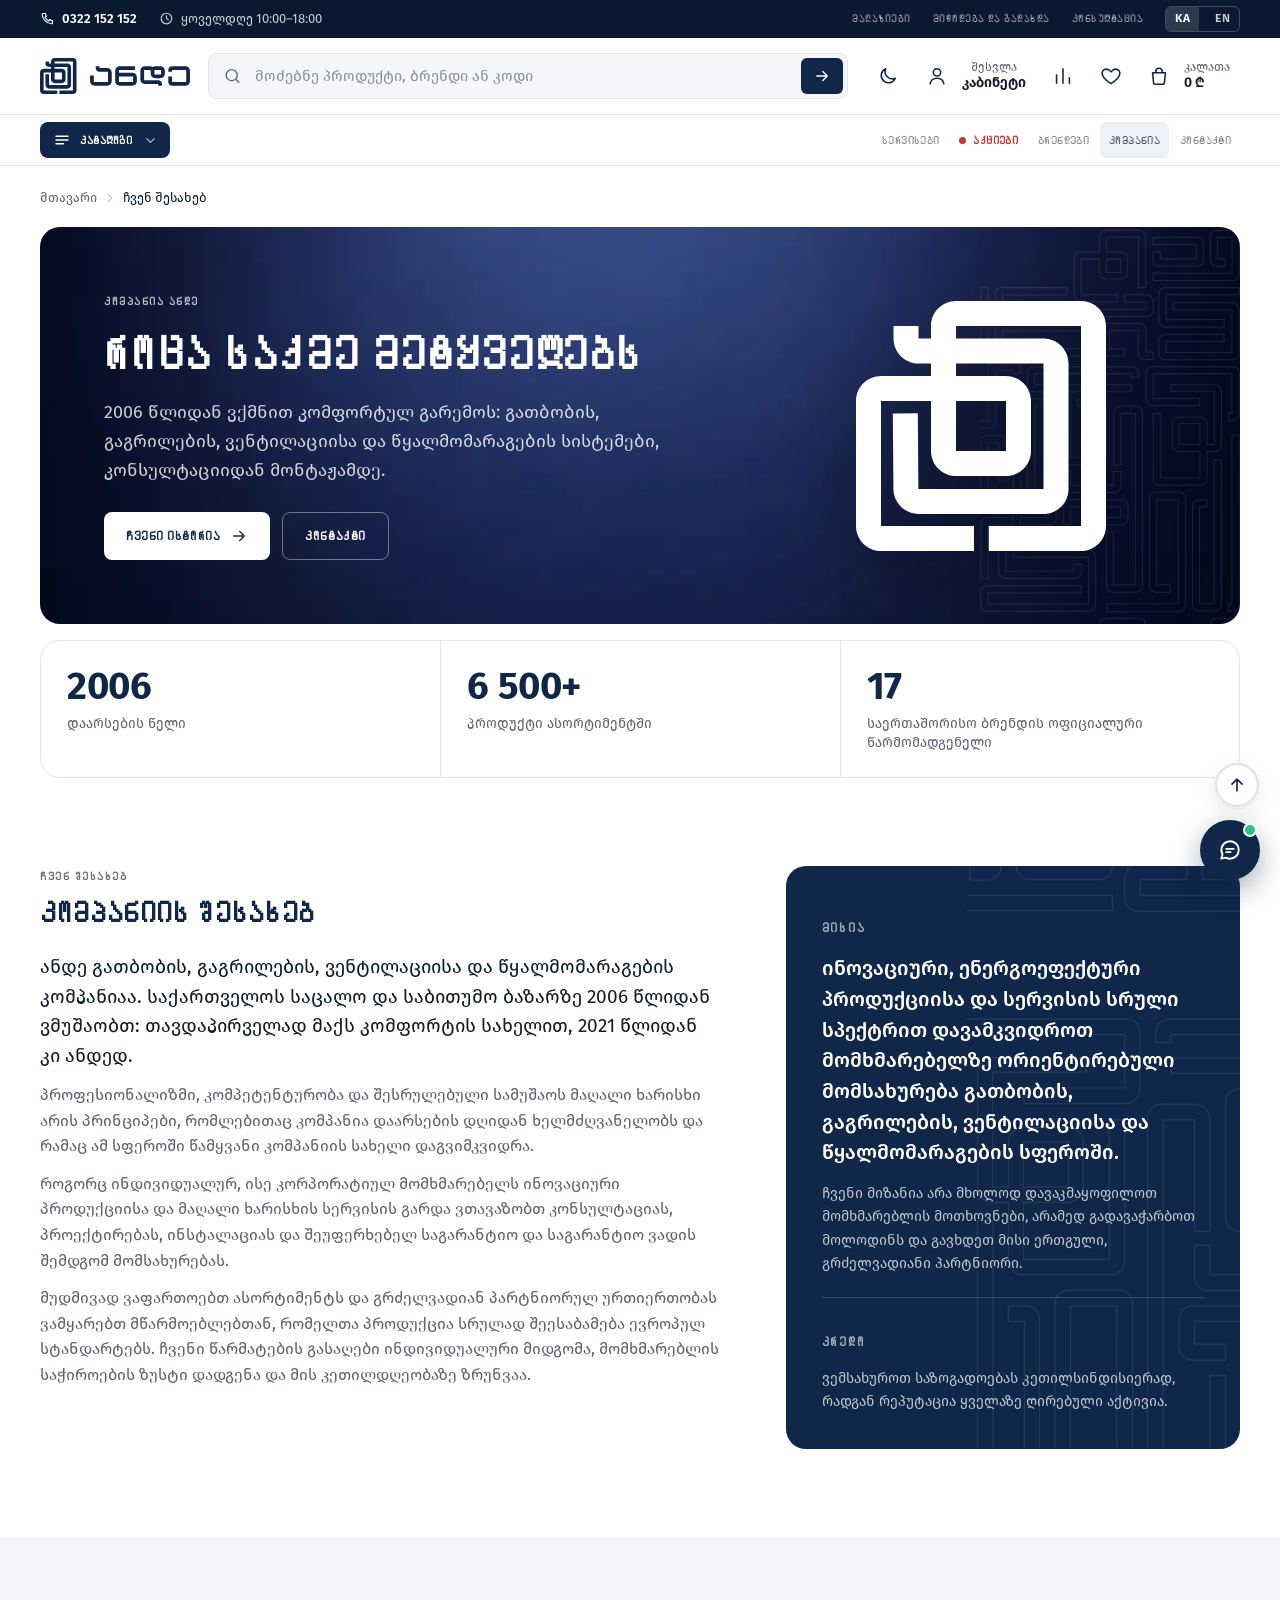
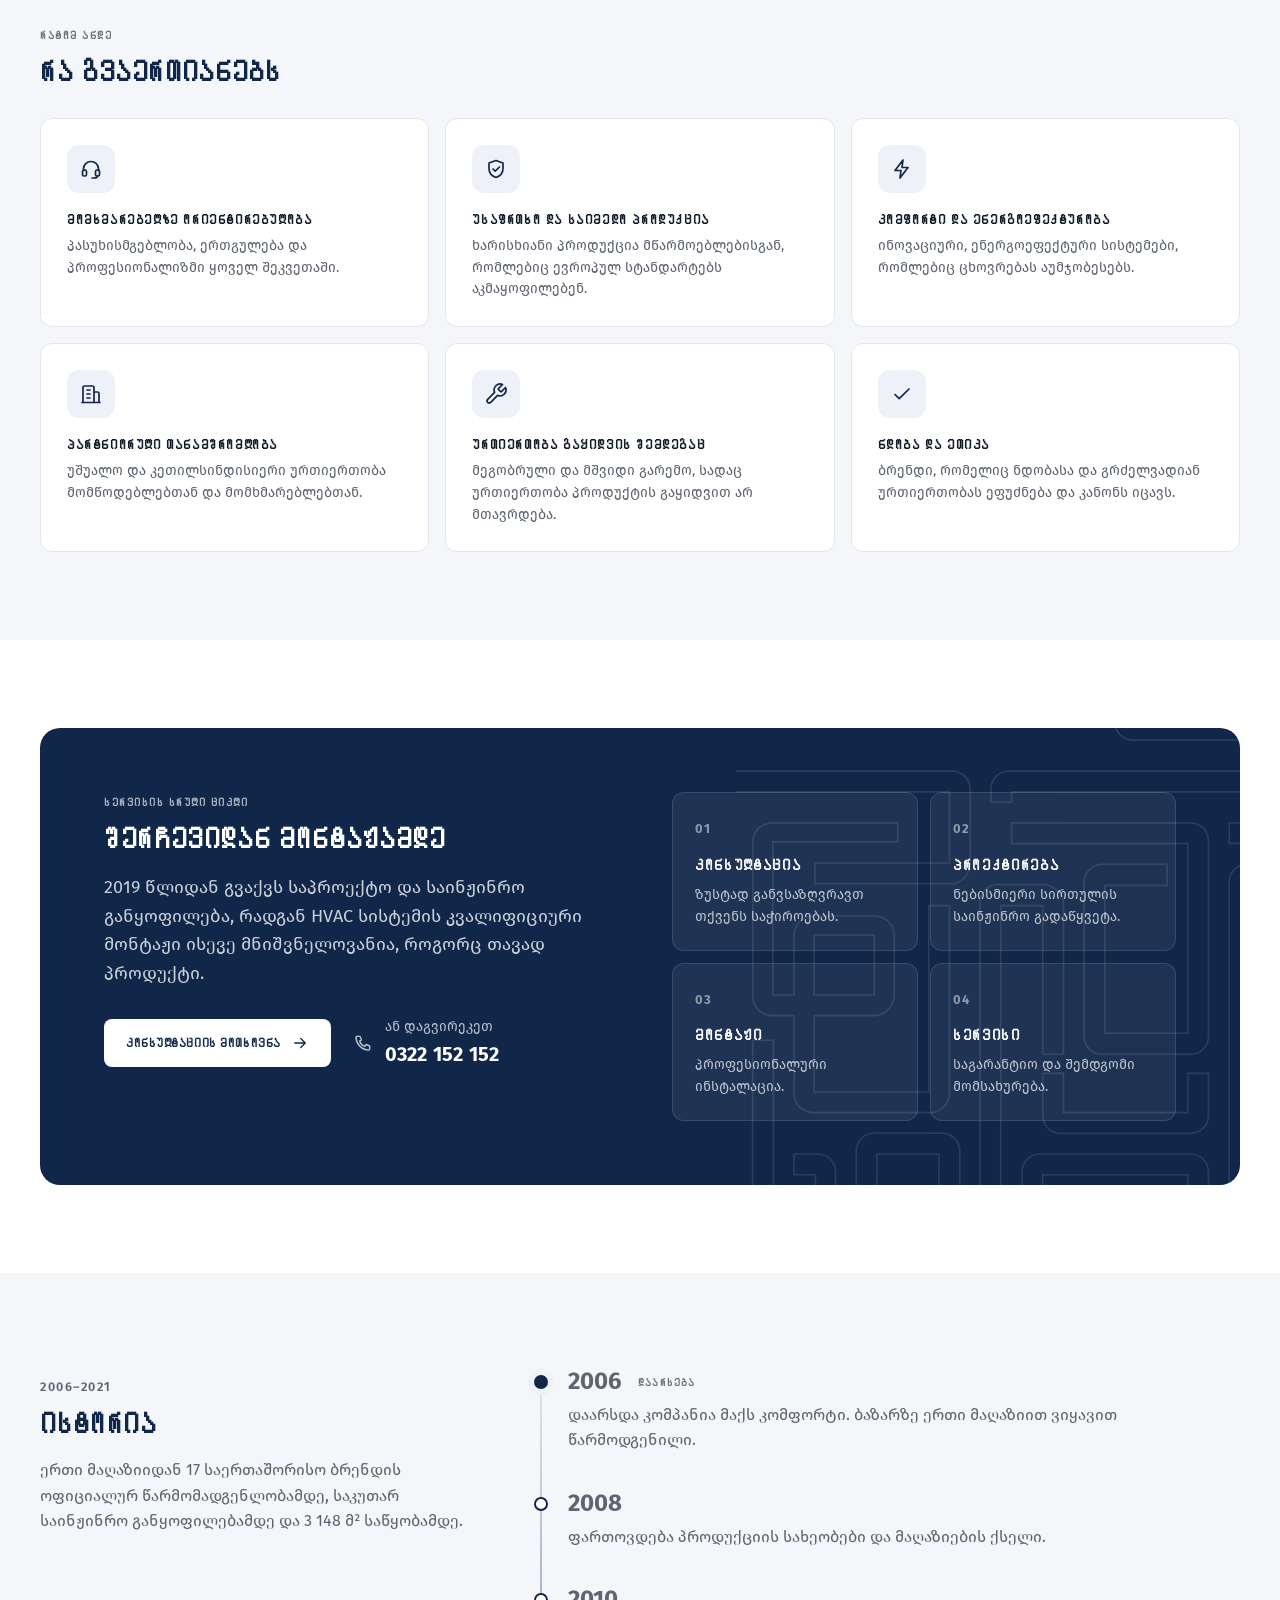
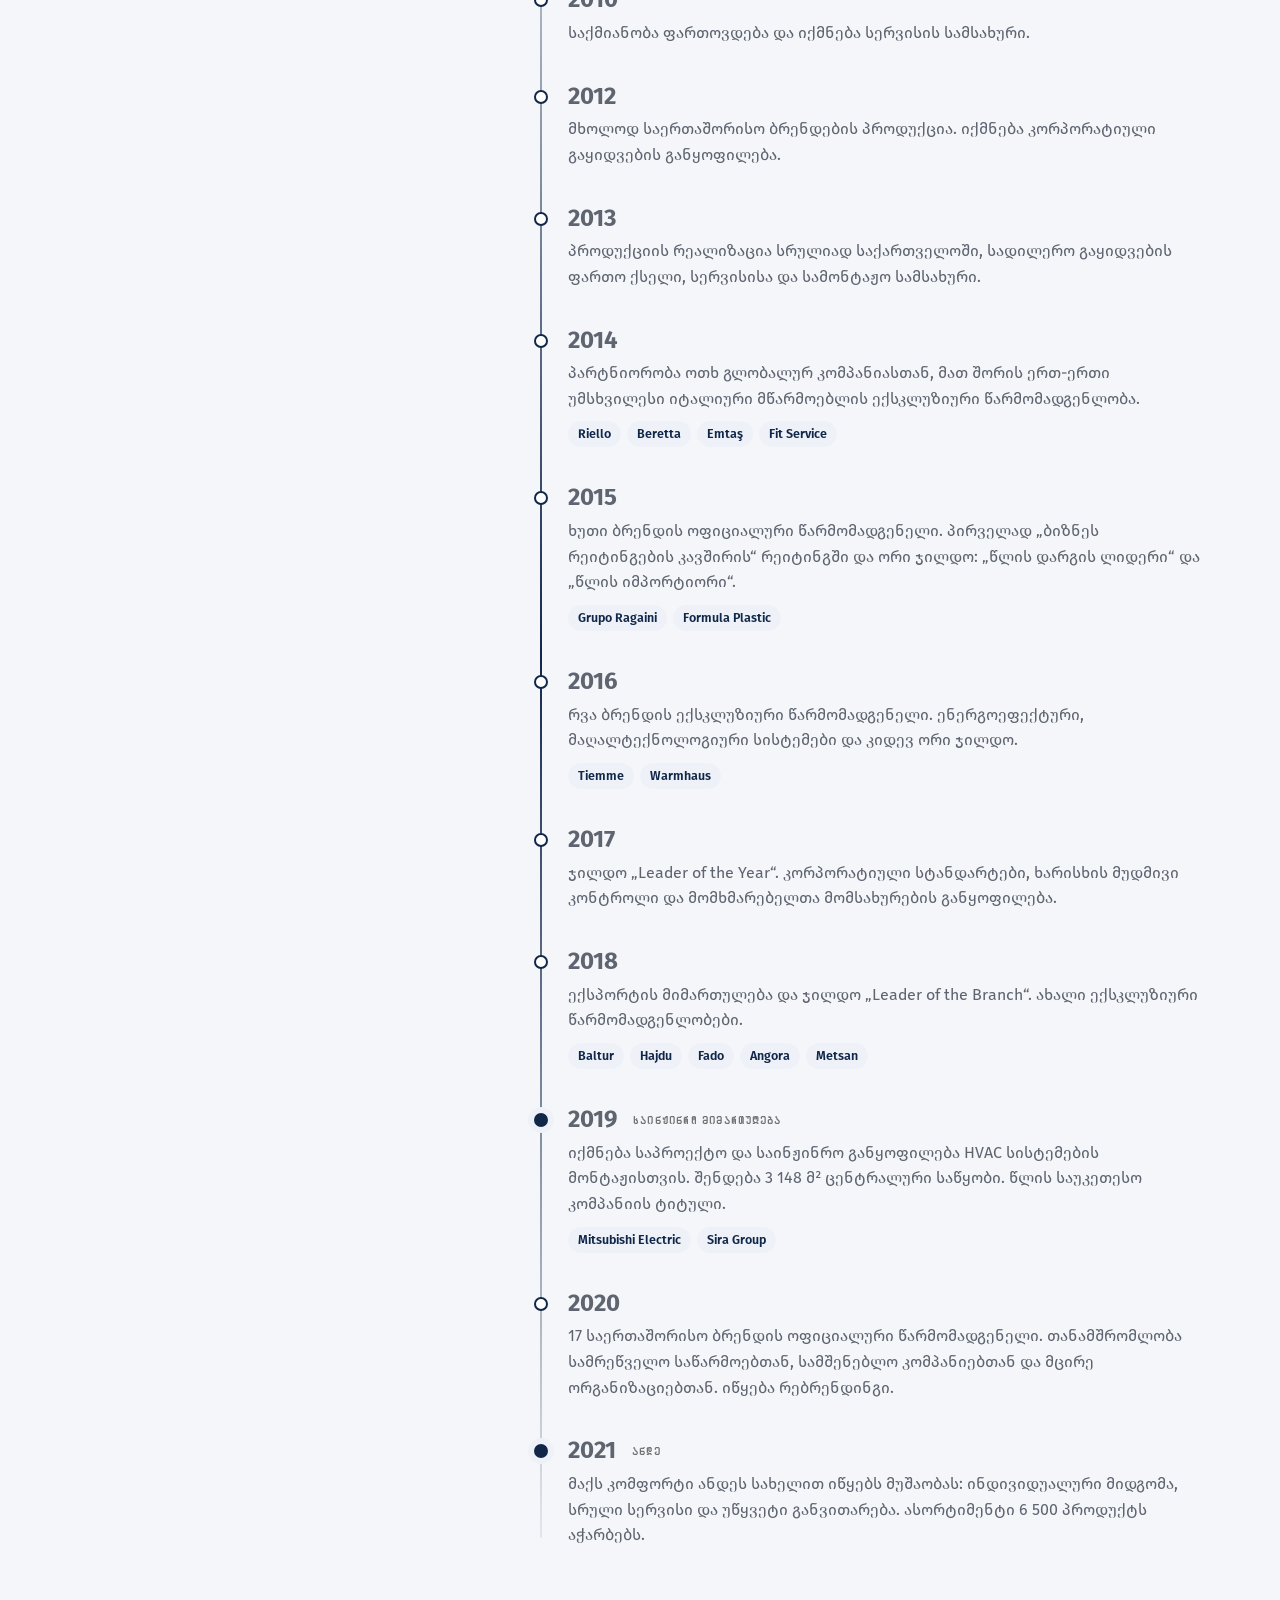
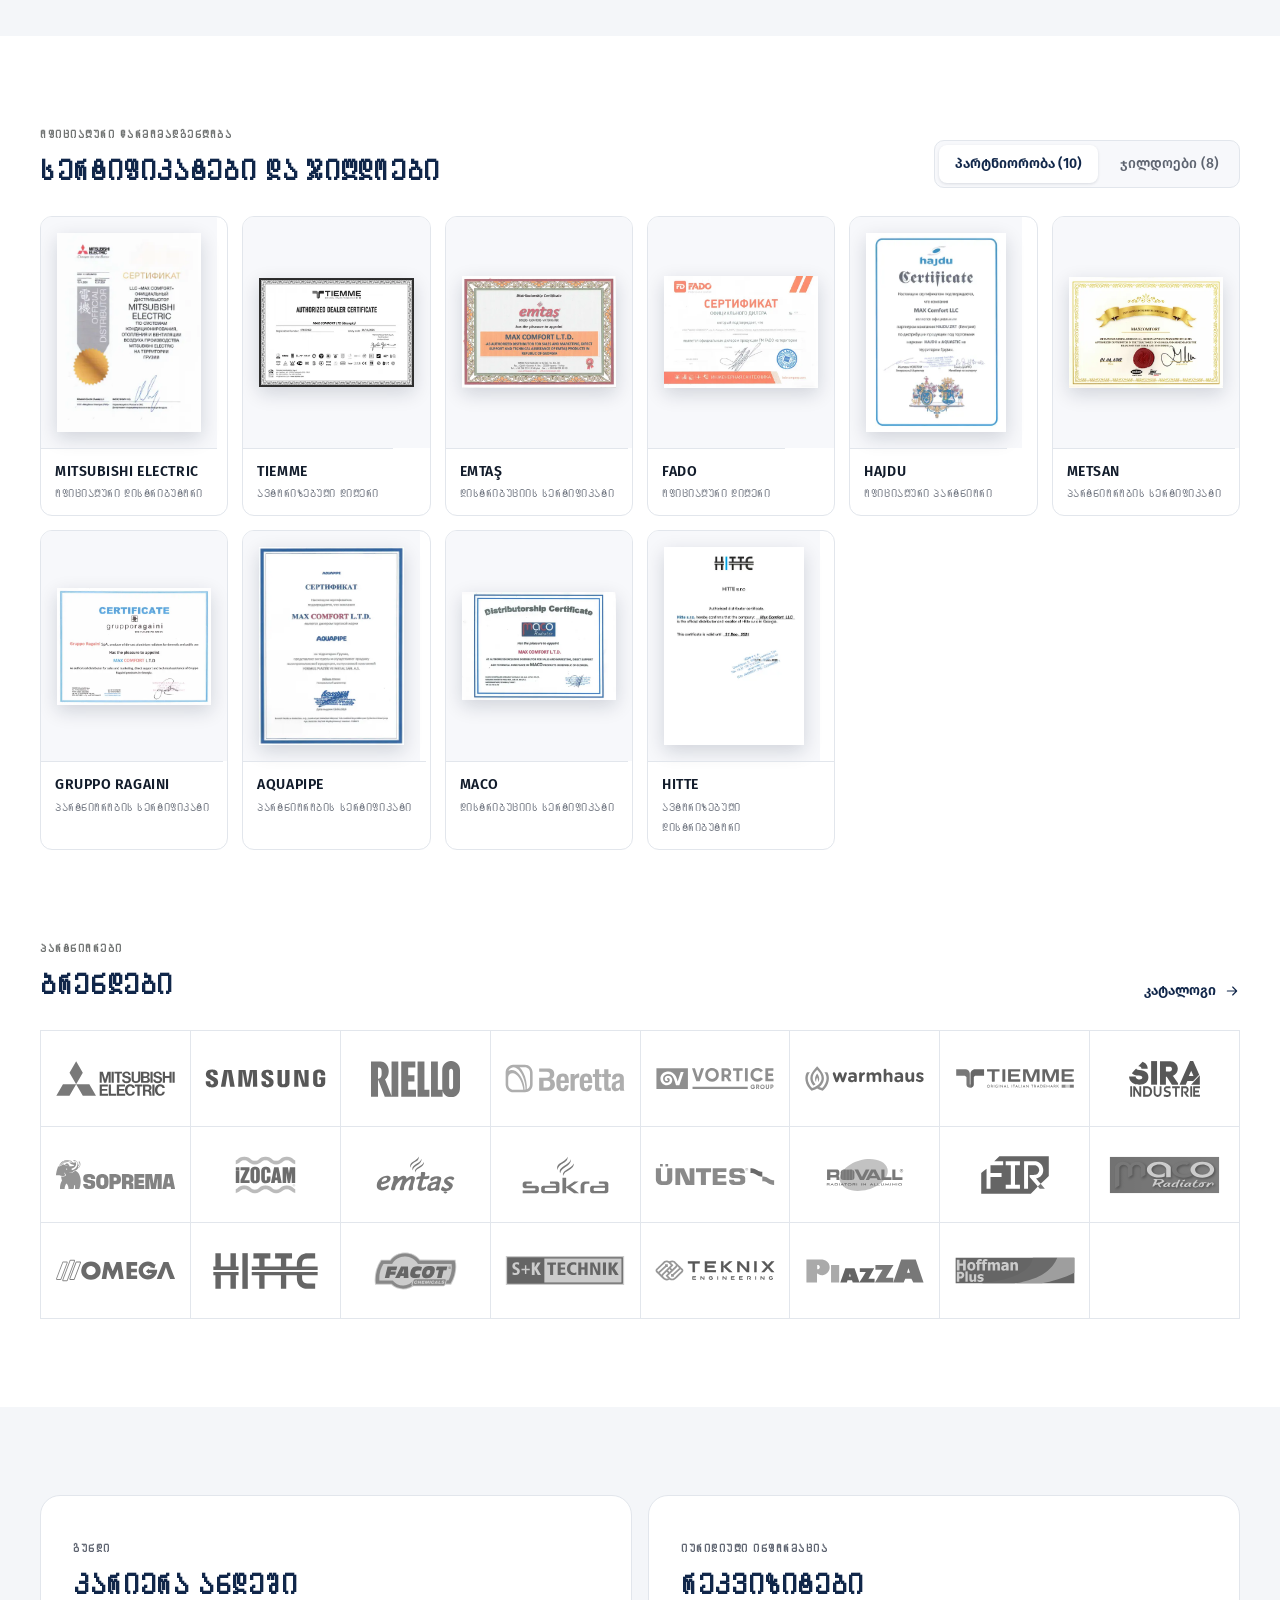
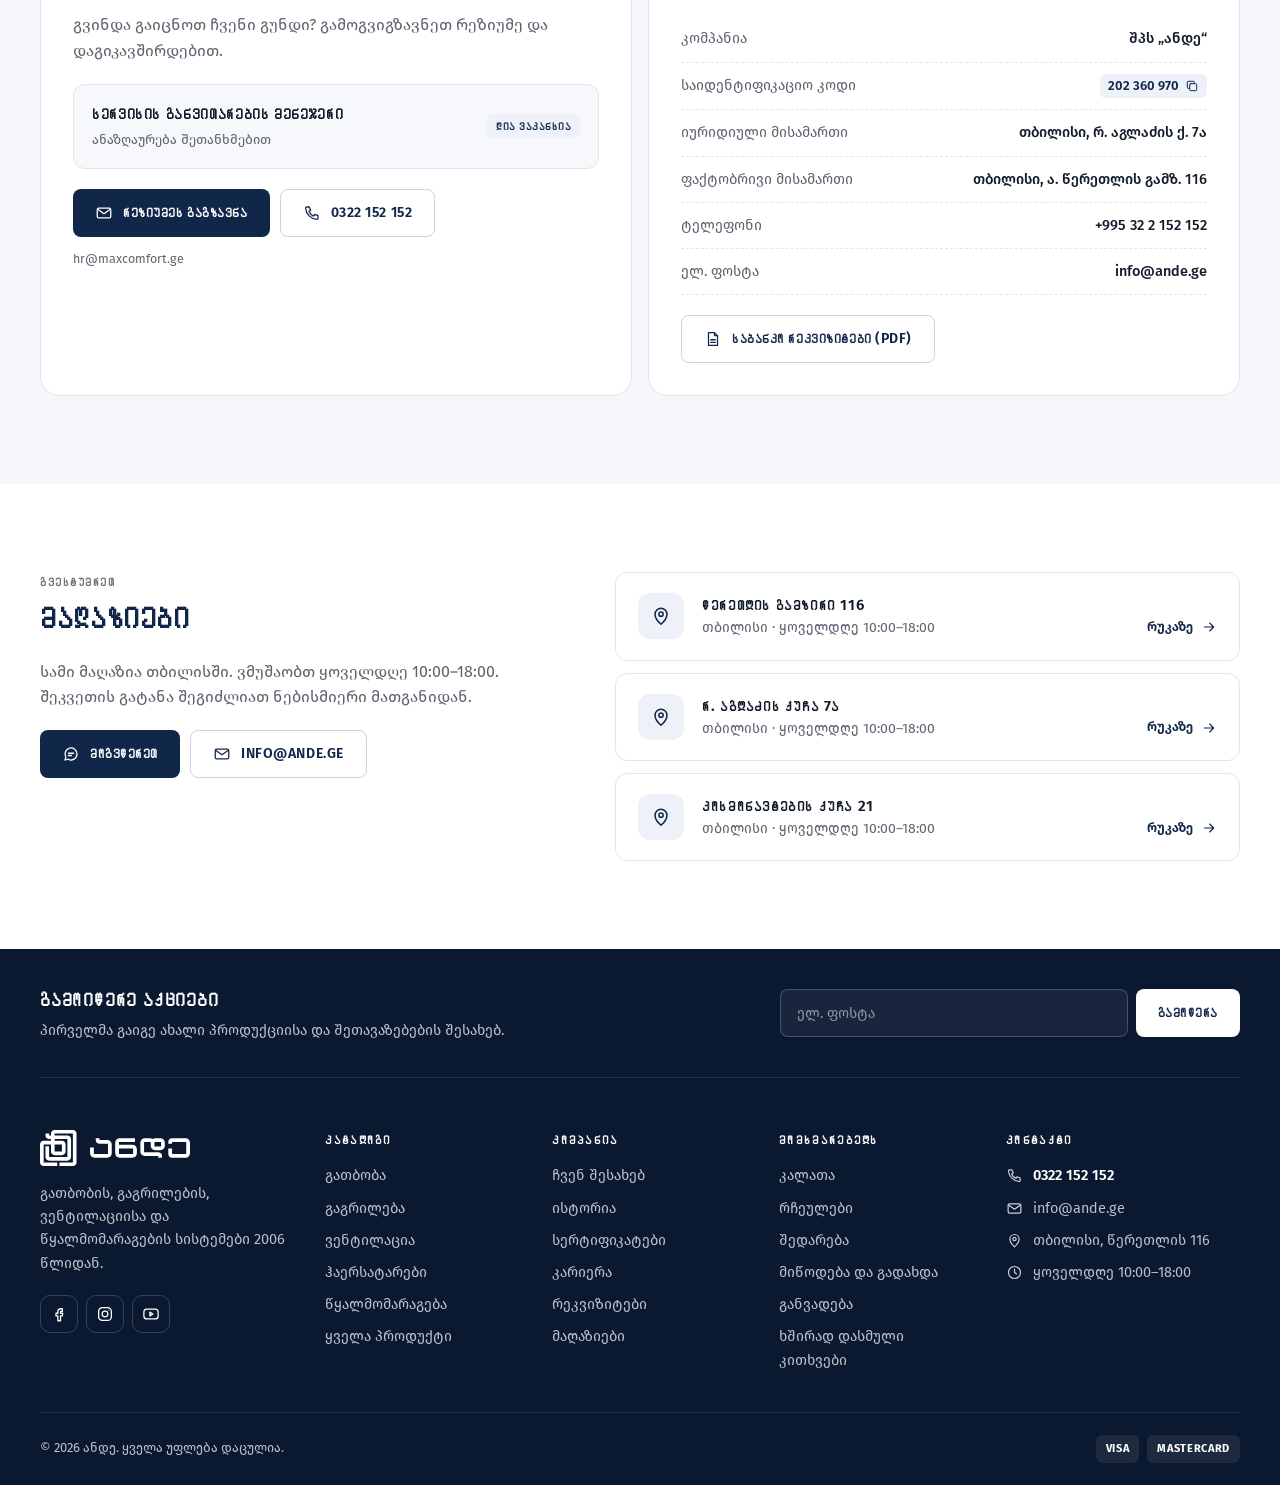
==== commit e67ecd64: "Preview from ande-web 624490c plus uncommitted changes" ====
--- a/prototype/about.html
+++ b/prototype/about.html
@@ -143,18 +143,7 @@
 <section class="section" aria-labelledby="br-h" style="padding-top:0">
   <div class="wrap">
     <div class="shead"><div><p class="eyebrow">პარტნიორები</p><h2 class="h2" id="br-h">ბრენდები</h2></div><a class="link-arrow" href="catalog.html">კატალოგი<svg class="ico"><use href="#i-arrow"/></svg></a></div>
-    <div class="brands">
-      <a class="brand" href="catalog.html?brand=MITSUBISHI"><img src="assets/img/brands/mitsubishi.png" alt="Mitsubishi Electric" loading="lazy"></a>
-      <a class="brand" href="catalog.html?brand=RIELLO"><img src="assets/img/brands/riello.png" alt="Riello" loading="lazy"></a>
-      <a class="brand" href="catalog.html?brand=BERETTA"><img src="assets/img/brands/beretta.png" alt="Beretta" loading="lazy"></a>
-      <a class="brand" href="catalog.html"><img src="assets/img/brands/baltur.png" alt="Baltur" loading="lazy"></a>
-      <a class="brand" href="catalog.html?brand=WARMHAUS"><img src="assets/img/brands/warmhaus.png" alt="Warmhaus" loading="lazy"></a>
-      <a class="brand" href="catalog.html?brand=EMTAS"><img src="assets/img/brands/emtas.png" alt="Emtaş" loading="lazy"></a>
-      <a class="brand" href="catalog.html"><img src="assets/img/brands/rovall.png" alt="Rovall" loading="lazy"></a>
-      <a class="brand" href="catalog.html?brand=AQUASTIC"><img src="assets/img/brands/aquastic.png" alt="Aquastic" loading="lazy"></a>
-      <a class="brand" href="catalog.html?brand=HAJDU"><img src="assets/img/brands/hajdu.png" alt="Hajdu" loading="lazy"></a>
-      <a class="brand" href="catalog.html?brand=ATABOYLER"><img src="assets/img/brands/ataboyler.png" alt="Ataboyler" loading="lazy"></a>
-    </div>
+    <div class="brands" data-brands="../brand/partners/"></div>
   </div>
 </section>
 
--- a/prototype/assets/css/ande.css
+++ b/prototype/assets/css/ande.css
@@ -1,1179 +1,1300 @@
-/* ==========================================================================
-   ANDE storefront design system (prototype)
-   Brand book: navy Pantone 2767 C #11274A, gray Pantone 424 C #707372,
-   FiraGO, the maze pattern. Colours live in the tokens below; dark mode only
-   swaps tokens, so a component never needs its own dark rule.
-   ========================================================================== */
-
-@font-face{font-family:"FiraGO";src:url("../fonts/FiraGO-Regular.ttf") format("truetype");font-weight:400;font-style:normal;font-display:swap}
-@font-face{font-family:"FiraGO";src:url("../fonts/FiraGO-Medium.ttf") format("truetype");font-weight:500;font-style:normal;font-display:swap}
-@font-face{font-family:"FiraGO";src:url("../fonts/FiraGO-SemiBold.ttf") format("truetype");font-weight:600;font-style:normal;font-display:swap}
-@font-face{font-family:"FiraGO";src:url("../fonts/FiraGO-Bold.ttf") format("truetype");font-weight:700;font-style:normal;font-display:swap}
-
-/* ---------- tokens: light ---------- */
-:root{
-  color-scheme:light;
-  /* brand, fixed in both themes */
-  --navy:#11274A; --navy-900:#0A1830; --navy-800:#0E2140; --navy-700:#1A3766; --gray:#707372;
-
-  --bg:#FFFFFF;          /* page */
-  --bg-soft:#F4F6F9;     /* alternate sections */
-  --surface:#FFFFFF;     /* cards, panels */
-  --surface-2:#F7F8FB;   /* inner fills */
-  --input:#F4F6F9;
-  --media:#FFFFFF;       /* product photo well (photos have white backgrounds) */
-  --text:#121C2B; --heading:#11274A; --muted:#5E6470; --faint:#8A909B;
-  --line:#E2E6EC; --line-strong:#CDD3DC;
-  --brand:#11274A; --brand-hover:#1A3766; --on-brand:#FFFFFF;   /* primary buttons */
-  --tint:#EEF2F8; --tint-2:#DDE5F1; --ink:#11274A;                /* soft fills, accent text */
-  --sale:#C8372D; --ok:#17804A; --warn:#A35F00;
-  --topbar:#0A1830; --band:#11274A; --footer:#0A1830;
-  --shadow:0 1px 2px rgba(17,39,74,.06),0 8px 24px rgba(17,39,74,.08);
-  --shadow-lg:0 24px 60px rgba(10,24,48,.18);
-  --scrim:rgba(10,24,48,.42);
-  --logo-light:block; --logo-dark:none;
-
-  --ff:"FiraGO","Noto Sans Georgian","Segoe UI",system-ui,sans-serif;
-  --r-sm:8px; --r:12px; --r-lg:20px;
-  --wrap:1320px; --gutter:clamp(16px,4vw,40px); --hdr-h:76px; --catnav-h:51px;
-  --ease:cubic-bezier(.2,.7,.2,1);
-}
-/* ---------- tokens: dark ---------- */
-[data-theme="dark"]{
-  color-scheme:dark;
-  --bg:#0A1324; --bg-soft:#0D182C; --surface:#111D34; --surface-2:#15233D; --input:#0D182C;
-  --media:#E9EDF3;
-  --text:#E4E9F2; --heading:#FFFFFF; --muted:#9AA6B9; --faint:#78849A;
-  --line:rgba(255,255,255,.09); --line-strong:rgba(255,255,255,.18);
-  --brand:#E6ECF6; --brand-hover:#FFFFFF; --on-brand:#11274A;
-  --tint:rgba(255,255,255,.07); --tint-2:rgba(255,255,255,.12); --ink:#BCCDEB;
-  --sale:#F0675B; --ok:#47C186; --warn:#F2B04A;
-  --topbar:#060D1A; --band:#13274B; --footer:#060D1A;
-  --shadow:0 1px 2px rgba(0,0,0,.3),0 10px 28px rgba(0,0,0,.35);
-  --shadow-lg:0 24px 60px rgba(0,0,0,.5);
-  --scrim:rgba(0,0,0,.55);
-  --logo-light:none; --logo-dark:block;
-}
-
-/* ---------- scrollbars: thin, rounded, no arrow buttons, both themes ---------- */
-:root{--sb-thumb:#C5CCD7;--sb-thumb-hover:#11274A}
-[data-theme="dark"]{--sb-thumb:rgba(255,255,255,.18);--sb-thumb-hover:rgba(255,255,255,.42)}
-::-webkit-scrollbar{width:12px;height:12px}
-::-webkit-scrollbar-track{background:transparent}
-::-webkit-scrollbar-thumb{background-color:var(--sb-thumb);border:3px solid transparent;border-radius:12px;background-clip:padding-box;min-height:48px}
-::-webkit-scrollbar-thumb:hover{background-color:var(--sb-thumb-hover)}
-::-webkit-scrollbar-button,::-webkit-scrollbar-corner{display:none;background:transparent}
-html::-webkit-scrollbar-track{background:var(--bg)}
-.filters::-webkit-scrollbar,.chat__log::-webkit-scrollbar,.suggest::-webkit-scrollbar,.minilines::-webkit-scrollbar{width:8px}
-.filters::-webkit-scrollbar-thumb,.chat__log::-webkit-scrollbar-thumb,.suggest::-webkit-scrollbar-thumb,.minilines::-webkit-scrollbar-thumb{border-width:2px}
-@supports not selector(::-webkit-scrollbar){
-  html,.filters,.chat__log,.suggest,.minilines,.drawer__body,.sheet__body,.cmp{scrollbar-width:thin;scrollbar-color:var(--sb-thumb) transparent}
-}
-
-/* ---------- base ---------- */
-*,*::before,*::after{box-sizing:border-box}
-html{-webkit-text-size-adjust:100%;scroll-behavior:smooth;background:var(--bg)}
-body{margin:0;font-family:var(--ff);font-size:16px;line-height:1.6;color:var(--text);background:var(--bg);
-  -webkit-font-smoothing:antialiased;text-rendering:optimizeLegibility;transition:background-color .3s,color .3s}
-img,svg{display:block;max-width:100%}
-img{height:auto}
-a{color:inherit;text-decoration:none}
-button,input,select,textarea{font:inherit;color:inherit}
-button{cursor:pointer;border:0;background:none;padding:0}
-h1,h2,h3,h4,p,ul,ol,figure,dl,dd{margin:0}
-ul,ol{padding:0;list-style:none}
-:focus-visible{outline:2px solid var(--ink);outline-offset:3px;border-radius:4px}
-.on-dark :focus-visible{outline-color:#fff}
-.sr-only{position:absolute;width:1px;height:1px;overflow:hidden;clip-path:inset(50%);white-space:nowrap}
-.wrap{max-width:var(--wrap);margin-inline:auto;padding-inline:var(--gutter)}
-.ico{width:22px;height:22px;flex:none;fill:none;stroke:currentColor;stroke-width:1.7;stroke-linecap:round;stroke-linejoin:round}
-.ico--sm{width:18px;height:18px}
-.logo-l{display:var(--logo-light)}
-.logo-d{display:var(--logo-dark)}
-[hidden]{display:none!important}
-
-/* Georgian capitals (Mtavruli). Browsers do not uppercase Georgian with CSS,
-   so ande.js draws the caps for anything styled uppercase, the same method as
-   the Biomi site: .gk shows the Mtavruli, .gt keeps the ordinary text for
-   translators, screen readers and search engines. */
-.caps{text-transform:uppercase;letter-spacing:.04em}
-.gk{position:relative}
-.gk::before{content:attr(data-c);content:attr(data-c) / "";text-transform:none}
-.gt{position:absolute;width:1px;height:1px;overflow:hidden;clip-path:inset(50%);white-space:nowrap}
-.gk.is-tr::before,.translated-ltr .gk::before,.translated-rtl .gk::before{content:none}
-.gk.is-tr .gt,.translated-ltr .gt,.translated-rtl .gt{position:static;width:auto;height:auto;overflow:visible;clip-path:none;white-space:normal}
-.gk.gk{font:inherit;color:inherit;letter-spacing:inherit;text-transform:inherit;opacity:1;margin:0;padding:0;border:0;background:none}
-
-/* ---------- buttons ---------- */
-.btn{display:inline-flex;align-items:center;justify-content:center;gap:10px;height:48px;padding:0 22px;border-radius:var(--r-sm);
-  font-size:14px;font-weight:600;letter-spacing:.04em;text-transform:uppercase;white-space:nowrap;
-  transition:background-color .2s,color .2s,border-color .2s,transform .2s var(--ease),opacity .2s}
-.btn:active{transform:translateY(1px)}
-.btn .ico{width:18px;height:18px}
-.btn--primary{background:var(--brand);color:var(--on-brand)}
-.btn--primary:hover{background:var(--brand-hover)}
-.btn--light{background:#fff;color:var(--navy)}             /* on navy bands, both themes */
-.btn--light:hover{background:#E9EEF7}
-.btn--ghost{border:1.5px solid rgba(255,255,255,.4);color:#fff}
-.btn--ghost:hover{border-color:#fff;background:rgba(255,255,255,.08)}
-.btn--outline{border:1.5px solid var(--line-strong);color:var(--ink);background:var(--surface)}
-.btn--outline:hover{border-color:var(--ink)}
-.btn--soft{background:var(--tint);color:var(--ink)}
-.btn--soft:hover{background:var(--tint-2)}
-.btn--sm{height:40px;padding:0 16px;font-size:13px}
-.btn--block{width:100%}
-.btn[disabled]{opacity:.45;pointer-events:none}
-.iconbtn{display:grid;place-items:center;width:44px;height:44px;border-radius:10px;color:var(--ink);transition:background-color .2s}
-.iconbtn:hover{background:var(--tint)}
-.link-arrow{display:inline-flex;align-items:center;gap:8px;font-size:14px;font-weight:600;color:var(--ink)}
-.link-arrow .ico{width:16px;height:16px;transition:transform .25s var(--ease)}
-.link-arrow:hover .ico{transform:translateX(4px)}
-.textlink{color:var(--ink);font-weight:500;text-decoration:underline;text-underline-offset:3px;text-decoration-color:var(--line-strong)}
-.textlink:hover{text-decoration-color:currentColor}
-
-/* ---------- top bar ---------- */
-.topbar{background:var(--topbar);color:rgba(255,255,255,.78);font-size:13px}
-.topbar .wrap{display:flex;align-items:center;justify-content:space-between;gap:24px;height:38px}
-.topbar__group{display:flex;align-items:center;gap:22px}
-.topbar a,.topbar span{display:inline-flex;align-items:center;gap:7px}
-.topbar a{transition:color .2s}
-.topbar a:hover{color:#fff}
-.topbar .ico{width:15px;height:15px;stroke-width:1.8}
-.topbar__phone{color:#fff;font-weight:600}
-.lang{display:inline-flex;border:1px solid rgba(255,255,255,.22);border-radius:6px;overflow:hidden}
-.lang a{padding:2px 9px;font-size:12px;font-weight:600}
-.lang a[aria-current]{background:rgba(255,255,255,.14);color:#fff}
-
-/* ---------- header ---------- */
-.hdr{position:sticky;top:0;z-index:50;background:var(--surface);border-bottom:1px solid var(--line);transition:box-shadow .25s,background-color .3s}
-.hdr.is-stuck{box-shadow:0 6px 24px rgba(10,24,48,.1)}
-.hdr__row{display:flex;align-items:center;gap:18px;height:var(--hdr-h)}
-.hdr__logo{flex:none;display:block;width:150px}
-.hdr__logo img{width:100%;height:auto}
-.hdr .hdr__burger,.hdr .hdr__search-toggle{display:none}
-
-.search{position:relative;flex:1;min-width:0}
-.search input{width:100%;height:46px;padding:0 54px 0 46px;border:1.5px solid var(--line);border-radius:var(--r-sm);background:var(--input);
-  font-size:15px;transition:border-color .2s,background-color .2s}
-.search input::placeholder{color:var(--faint)}
-.search input:focus{outline:none;border-color:var(--ink);background:var(--surface)}
-.search input::-webkit-search-cancel-button{display:none}
-.search > .ico{position:absolute;left:15px;top:23px;transform:translateY(-50%);width:19px;height:19px;color:var(--muted);pointer-events:none}
-.search__go{position:absolute;right:5px;top:5px;width:42px;height:36px;border-radius:6px;background:var(--brand);color:var(--on-brand);display:grid;place-items:center}
-.search__go .ico{width:18px;height:18px}
-.suggest{position:absolute;left:0;right:0;top:calc(100% + 8px);z-index:60;max-height:min(70vh,560px);overflow-y:auto;padding:8px;
-  background:var(--surface);border:1px solid var(--line);border-radius:var(--r);box-shadow:var(--shadow-lg)}
-.suggest__label{padding:8px 10px 4px;font-size:11.5px;font-weight:600;letter-spacing:.1em;text-transform:uppercase;color:var(--faint)}
-.suggest__item{display:flex;align-items:center;gap:12px;padding:8px 10px;border-radius:8px}
-.suggest__item[aria-selected="true"],.suggest__item:hover{background:var(--tint)}
-.suggest__item img{width:44px;height:44px;border-radius:8px;object-fit:contain;background:var(--media);padding:3px;mix-blend-mode:normal}
-.suggest__item .ico{width:20px;height:20px;color:var(--ink)}
-.suggest__name{flex:1;min-width:0;font-size:14px;line-height:1.35}
-.suggest__name small{display:block;color:var(--muted);font-size:12.5px}
-.suggest__name mark,.suggest__name b{background:none;color:var(--ink);font-weight:700}
-.suggest__price{font-size:14px;font-weight:700;white-space:nowrap}
-.suggest__all{display:flex;justify-content:center;margin-top:4px;padding:10px;border-top:1px solid var(--line);font-size:14px;font-weight:600;color:var(--ink)}
-.suggest__empty{padding:18px 10px;text-align:center;color:var(--muted);font-size:14px}
-
-.hdr__actions{flex:none;display:flex;align-items:center;gap:6px}
-.act{position:relative;display:inline-flex;align-items:center;gap:14px;height:46px;padding:0 10px;border-radius:var(--r-sm);color:var(--ink);transition:background-color .2s}
-.act:hover{background:var(--tint)}
-.act__label{display:flex;flex-direction:column;line-height:1.2;font-size:12px;color:var(--muted)}
-.act__label b{font-size:14px;font-weight:600;color:var(--text)}
-/* badge sits on the icon's top-right corner, clear of the label beside it */
-.act__count{position:absolute;top:3px;left:21px;min-width:19px;height:19px;padding:0 4px;border-radius:10px;background:var(--brand);color:var(--on-brand);
-  font-size:10.5px;font-weight:700;line-height:15px;text-align:center;border:2px solid var(--surface);box-sizing:border-box}
-.act__count[data-n="0"]{display:none}
-.act--cart .act__count{background:var(--sale);color:#fff}
-.act.is-bump .act__count{animation:bump .45s var(--ease)}
-@keyframes bump{40%{transform:scale(1.4)}}
-.theme-toggle .ico-sun{display:none}
-[data-theme="dark"] .theme-toggle .ico-sun{display:block}
-[data-theme="dark"] .theme-toggle .ico-moon{display:none}
-.theme-toggle .ico{transition:transform .5s var(--ease)}
-.theme-toggle:hover .ico{transform:rotate(-25deg)}
-
-/* category row */
-.catnav{border-top:1px solid var(--line)}
-.catnav .wrap{display:flex;align-items:center;justify-content:space-between;gap:12px;height:50px}
-.catnav__list,.catnav__aux{display:flex;align-items:center;gap:2px}
-.catnav a{display:inline-flex;align-items:center;gap:8px;height:36px;padding:0 12px;border-radius:6px;font-size:14px;font-weight:500;transition:background-color .2s,color .2s}
-.catnav a:hover,.catnav a.is-active,.catnav a[aria-current="page"]{background:var(--tint);color:var(--ink)}
-.catnav__list .ico{width:19px;height:19px;color:var(--ink)}
-.catnav__aux a{color:var(--muted)}
-.catnav__sale{color:var(--sale)!important;font-weight:600!important}
-.catnav__sale::before{content:"";width:7px;height:7px;border-radius:50%;background:var(--sale)}
-
-/* ---------- mega menu ---------- */
-.mega{position:absolute;left:0;right:0;top:100%;z-index:40;visibility:hidden;opacity:0;transform:translateY(-6px);
-  transition:opacity .2s,transform .25s var(--ease),visibility 0s .25s}
-.mega.is-open{visibility:visible;opacity:1;transform:none;transition:opacity .2s,transform .25s var(--ease)}
-.mega__panel{display:grid;grid-template-columns:280px 1fr;min-height:420px;background:var(--surface);border:1px solid var(--line);border-top:0;
-  border-radius:0 0 var(--r-lg) var(--r-lg);box-shadow:var(--shadow-lg);overflow:hidden}
-.mega__cats{padding:14px;background:var(--surface-2);border-right:1px solid var(--line)}
-.mega__cat{display:flex;align-items:center;gap:12px;width:100%;padding:12px 14px;border-radius:10px;text-align:left;font-weight:500;transition:background-color .15s,color .15s}
-.mega__cat .ico{color:var(--ink)}
-.mega__cat .ico:last-child{margin-left:auto;width:16px;height:16px;opacity:0;transform:translateX(-4px);transition:opacity .2s,transform .2s}
-.mega__cat[aria-selected="true"]{background:var(--surface);color:var(--ink);box-shadow:0 1px 3px rgba(10,24,48,.1)}
-.mega__cat[aria-selected="true"] .ico:last-child{opacity:1;transform:none}
-.mega__body{padding:26px 30px 30px;display:grid;grid-template-columns:1fr 250px;gap:28px}
-.mega__head{display:flex;align-items:baseline;justify-content:space-between;margin-bottom:18px}
-.mega__title{font-size:20px;font-weight:700;color:var(--heading)}
-.mega__grid{display:grid;grid-template-columns:repeat(auto-fill,minmax(150px,1fr));gap:12px}
-.sub{display:flex;flex-direction:column;border:1px solid var(--line);border-radius:var(--r);overflow:hidden;background:var(--surface);
-  transition:border-color .2s,box-shadow .2s,transform .25s var(--ease)}
-.sub:hover{border-color:var(--tint-2);box-shadow:var(--shadow);transform:translateY(-2px)}
-.sub__img{height:104px;display:grid;place-items:center;padding:12px;background:var(--media)}
-.sub__img img{max-height:80px;width:auto;object-fit:contain;mix-blend-mode:multiply}
-.sub__img .ico{width:34px;height:34px;color:var(--navy);stroke-width:1.4}
-.sub__name{padding:10px 12px;font-size:13.5px;font-weight:500;line-height:1.35;border-top:1px solid var(--line);background:var(--surface-2)}
-.sub__name small{display:block;color:var(--muted);font-weight:400}
-.mega__promo{position:relative;display:flex;flex-direction:column;justify-content:flex-end;gap:10px;padding:22px;border-radius:var(--r);color:#fff;
-  background:var(--navy) url("../../../brand/pattern/ande-pattern-panel-white.svg") center/cover no-repeat;overflow:hidden;isolation:isolate}
-.mega__promo::before{content:"";position:absolute;inset:0;z-index:-1;background:linear-gradient(180deg,rgba(17,39,74,.55),var(--navy) 70%)}
-.mega__promo h3{font-size:19px;line-height:1.3}
-.mega__promo p{font-size:14px;color:rgba(255,255,255,.75)}
-.mega__promo .btn{height:42px;margin-top:6px;align-self:flex-start}
-.mega-scrim{position:fixed;inset:0;z-index:30;background:var(--scrim);opacity:0;visibility:hidden;transition:opacity .25s,visibility 0s .25s}
-.mega-scrim.is-open{opacity:1;visibility:visible;transition:opacity .25s}
-
-/* ---------- page scaffolding ---------- */
-.section{padding-block:clamp(48px,7vw,88px)}
-.section--tight{padding-block:clamp(32px,5vw,56px)}
-.section--soft{background:var(--bg-soft)}
-.shead{display:flex;align-items:flex-end;justify-content:space-between;gap:24px;margin-bottom:28px;flex-wrap:wrap}
-.eyebrow{display:block;font-size:12.5px;font-weight:600;letter-spacing:.12em;text-transform:uppercase;color:var(--gray)}
-[data-theme="dark"] .eyebrow{color:var(--faint)}
-.h2{margin-top:6px;font-size:clamp(24px,2.6vw,32px);font-weight:700;line-height:1.2;letter-spacing:.02em;text-transform:uppercase;color:var(--heading)}
-.h3{font-size:20px;font-weight:700;line-height:1.3;color:var(--heading)}
-.crumbs{display:flex;flex-wrap:wrap;align-items:center;gap:6px;padding-top:22px;font-size:13px;color:var(--muted)}
-.crumbs a:hover{color:var(--ink);text-decoration:underline;text-underline-offset:3px}
-.crumbs .ico{width:14px;height:14px;opacity:.6}
-.crumbs [aria-current]{color:var(--text)}
-.phead{display:flex;align-items:flex-end;justify-content:space-between;gap:16px;flex-wrap:wrap;padding:14px 0 22px}
-.phead h1{font-size:clamp(26px,3vw,36px);font-weight:700;line-height:1.15;letter-spacing:.02em;text-transform:uppercase;color:var(--heading)}
-.phead__count{font-size:14px;color:var(--muted)}
-.empty{display:flex;flex-direction:column;align-items:center;text-align:center;gap:12px;padding:64px 24px;border:1px dashed var(--line-strong);border-radius:var(--r-lg)}
-.empty__ico{display:grid;place-items:center;width:72px;height:72px;border-radius:50%;background:var(--tint);color:var(--ink)}
-.empty__ico .ico{width:32px;height:32px}
-.empty h2{font-size:20px;color:var(--heading)}
-.empty p{max-width:420px;color:var(--muted)}
-.empty .btn{margin-top:8px}
-
-/* ---------- hero ---------- */
-.hero{padding-top:20px}
-.hero__card{position:relative;display:grid;grid-template-columns:minmax(0,1.05fr) minmax(0,1fr);min-height:540px;border-radius:var(--r-lg);overflow:hidden;
-  color:#fff;background:var(--navy-900);isolation:isolate}
-.hero__bg{position:absolute;inset:0;z-index:-2}
-.hero__bg img{position:absolute;inset:0;width:100%;height:100%;object-fit:cover;opacity:0;transition:opacity 1s ease}
-.hero__bg img.is-on{opacity:1}
-.hero__card::after{content:"";position:absolute;z-index:-1;top:0;bottom:0;right:0;width:min(42%,520px);
-  background:url("../../../brand/pattern/ande-pattern-strip-white.svg") right top/260px auto repeat-y;opacity:.09;
-  -webkit-mask-image:linear-gradient(90deg,transparent,#000 45%);mask-image:linear-gradient(90deg,transparent,#000 45%)}
-.hero__copy{display:flex;flex-direction:column;justify-content:center;gap:22px;padding:clamp(32px,5vw,72px)}
-.hero .eyebrow{color:rgba(255,255,255,.7)}
-.hero h1{font-size:clamp(34px,4.3vw,58px);font-weight:700;line-height:1.08;letter-spacing:.02em;text-transform:uppercase}
-.hero__lead{max-width:520px;font-size:18px;line-height:1.6;color:rgba(255,255,255,.78)}
-.hero__ctas{display:flex;flex-wrap:wrap;gap:12px;margin-top:6px}
-.hero__trust{display:flex;flex-wrap:wrap;gap:8px 22px;margin-top:10px;padding-top:22px;border-top:1px solid rgba(255,255,255,.14);font-size:14px;color:rgba(255,255,255,.75)}
-.hero__trust li{display:flex;align-items:center;gap:8px}
-.hero__trust .ico{width:16px;height:16px;color:#fff;stroke-width:2.2}
-.hero__stage{position:relative;display:flex;flex-direction:column;justify-content:flex-end;padding:28px clamp(24px,3vw,40px) 28px 0}
-.hero__shots{position:relative;flex:1;min-height:300px}
-.shot{position:absolute;inset:0;display:grid;place-items:center;opacity:0;transform:translateX(24px) scale(.97);
-  transition:opacity .6s ease,transform .8s var(--ease);pointer-events:none}
-.shot.is-on{opacity:1;transform:none;pointer-events:auto}
-.shot img{max-width:min(92%,560px);max-height:340px;width:auto;object-fit:contain;filter:drop-shadow(0 30px 40px rgba(0,0,0,.45))}
-.shot__tag{position:absolute;right:4%;bottom:6%;display:flex;align-items:center;gap:14px;padding:12px 14px 12px 16px;border-radius:var(--r);
-  background:rgba(255,255,255,.1);border:1px solid rgba(255,255,255,.18);backdrop-filter:blur(12px);-webkit-backdrop-filter:blur(12px)}
-.shot__tag small{display:block;font-size:11.5px;letter-spacing:.08em;text-transform:uppercase;color:rgba(255,255,255,.65)}
-.shot__tag b{display:block;font-size:15px;font-weight:600}
-.shot__tag .go{display:grid;place-items:center;width:34px;height:34px;border-radius:50%;background:#fff;color:var(--navy)}
-.shot__tag .go .ico{width:16px;height:16px}
-.hero__tabs{display:grid;grid-template-columns:repeat(5,1fr);gap:6px;margin-top:18px}
-.htab{position:relative;padding:12px 4px 0;text-align:left;font-size:13px;font-weight:500;color:rgba(255,255,255,.55);transition:color .2s}
-.htab::before,.htab::after{content:"";position:absolute;left:0;top:0;height:2px;border-radius:2px}
-.htab::before{right:0;background:rgba(255,255,255,.2)}
-.htab::after{width:0;background:#fff}
-.htab[aria-selected="true"]{color:#fff}
-.htab[aria-selected="true"]::after{animation:htab var(--hero-ms,6000ms) linear forwards}
-.hero.is-paused .htab[aria-selected="true"]::after{animation-play-state:paused}
-@keyframes htab{to{width:100%}}
-
-/* ---------- category bento ---------- */
-.bento{display:grid;grid-template-columns:repeat(12,1fr);grid-auto-rows:minmax(268px,auto);gap:16px}
-.tile{position:relative;grid-column:span 4;display:flex;flex-direction:column;padding:26px 26px 22px;border-radius:var(--r-lg);overflow:hidden;color:#fff;
-  background:var(--navy-900);isolation:isolate}
-.tile--w7{grid-column:span 7}.tile--w5{grid-column:span 5}
-.tile__bg{position:absolute;inset:0;z-index:-2;width:100%;height:100%;object-fit:cover;transition:filter .6s}
-.tile::before{content:"";position:absolute;inset:0;z-index:-1;background:linear-gradient(90deg,rgba(10,24,48,.55) 0%,rgba(10,24,48,0) 60%)}
-.tile__img{position:absolute;z-index:-1;right:5%;bottom:9%;width:auto;max-width:42%;max-height:50%;object-fit:contain;
-  filter:drop-shadow(0 22px 28px rgba(0,0,0,.45));transition:transform .7s var(--ease)}
-.tile--w7 .tile__img{max-width:46%;max-height:72%}
-.tile--w5 .tile__img{max-width:40%;max-height:72%}
-.tile:hover .tile__img{transform:translateY(-6px) scale(1.04)}
-.tile:hover .tile__bg{filter:brightness(1.15)}
-.tile__icon{display:grid;place-items:center;width:44px;height:44px;border-radius:12px;background:rgba(255,255,255,.1);border:1px solid rgba(255,255,255,.16)}
-.tile__icon .ico{width:22px;height:22px}
-.tile h3{margin-top:18px;font-size:clamp(18px,1.6vw,22px);font-weight:700;letter-spacing:.04em;text-transform:uppercase}
-.tile h3 a::after{content:"";position:absolute;inset:0;z-index:0}
-.tile__subs{position:relative;z-index:1;display:flex;flex-direction:column;align-items:flex-start;gap:5px;margin-top:12px;max-width:52%}
-.tile__subs a{font-size:14px;color:rgba(255,255,255,.72);transition:color .2s}
-.tile__subs a:hover{color:#fff;text-decoration:underline;text-underline-offset:3px}
-.tile__more{position:relative;z-index:1;margin-top:auto;padding-top:16px;display:inline-flex;align-items:center;gap:8px;font-size:13px;font-weight:600;
-  letter-spacing:.06em;text-transform:uppercase;pointer-events:none}
-.tile__more .ico{width:16px;height:16px;transition:transform .25s var(--ease)}
-.tile:hover .tile__more .ico{transform:translateX(4px)}
-
-/* ---------- perks ---------- */
-.perks{display:grid;grid-template-columns:repeat(4,1fr);border:1px solid var(--line);border-radius:var(--r-lg);background:var(--surface)}
-.perk{display:flex;gap:16px;padding:24px 26px}
-.perk + .perk{border-left:1px solid var(--line)}
-.perk__ico{flex:none;display:grid;place-items:center;width:48px;height:48px;border-radius:12px;background:var(--tint);color:var(--ink)}
-.perk__ico .ico{width:24px;height:24px}
-.perk h3{font-size:15.5px;font-weight:600;line-height:1.35}
-.perk p{margin-top:4px;font-size:14px;line-height:1.5;color:var(--muted)}
-
-/* ---------- tabs (pills) ---------- */
-.ptabs{display:flex;gap:6px;padding:4px;border-radius:10px;background:var(--surface-2);border:1px solid var(--line);min-width:0;max-width:100%;overflow-x:auto;scrollbar-width:none}
-.ptabs::-webkit-scrollbar{display:none}
-.ptab{flex:none;height:38px;padding:0 16px;border-radius:8px;font-size:14px;font-weight:500;color:var(--muted);white-space:nowrap;transition:background-color .2s,color .2s}
-.ptab:hover{color:var(--text)}
-.ptab[aria-selected="true"]{background:var(--surface);color:var(--ink);font-weight:600;box-shadow:0 1px 3px rgba(10,24,48,.12)}
-.shead__end{display:flex;align-items:center;gap:22px;flex-wrap:wrap;min-width:0;max-width:100%}
-
-/* ---------- product card ---------- */
-.pgrid{display:grid;grid-template-columns:repeat(4,1fr);gap:16px}
-.pgrid--3{grid-template-columns:repeat(3,1fr)}
-.pgrid.is-swapping .pcard{opacity:0;transform:translateY(8px)}
-.pcard{position:relative;display:flex;flex-direction:column;border:1px solid var(--line);border-radius:var(--r);background:var(--surface);overflow:hidden;
-  transition:border-color .2s,box-shadow .25s,opacity .3s,transform .3s var(--ease)}
-.pcard:hover{border-color:var(--tint-2);box-shadow:var(--shadow)}
-.pcard__media{position:relative;display:block;aspect-ratio:1/1;padding:22px;background:var(--media)}
-.pcard__media img{width:100%;height:100%;object-fit:contain;mix-blend-mode:multiply;transition:transform .5s var(--ease)}
-.pcard:hover .pcard__media img{transform:scale(1.04)}
-.pcard__media .noimg{display:grid;place-items:center;width:100%;height:100%;color:#9AA3B2}
-.pcard__media .noimg .ico{width:48px;height:48px;stroke-width:1.2}
-.pcard__badges{position:absolute;top:12px;left:12px;display:flex;flex-wrap:wrap;gap:6px;z-index:1}
-.badge{display:inline-flex;align-items:center;height:24px;padding:0 9px;border-radius:6px;font-size:11.5px;font-weight:600;letter-spacing:.04em;text-transform:uppercase;
-  background:var(--tint);color:var(--ink)}
-.badge--brand{background:var(--navy);color:#fff}
-.badge--sale{background:var(--sale);color:#fff}
-.pcard__tools{position:absolute;top:10px;right:10px;z-index:1;display:flex;flex-direction:column;gap:6px}
-.tool{display:grid;place-items:center;width:38px;height:38px;border-radius:50%;background:rgba(255,255,255,.92);color:#5E6470;border:1px solid #E2E6EC;
-  transition:color .2s,border-color .2s,transform .2s,opacity .2s}
-.tool:hover{color:var(--navy);border-color:#C5D0E2}
-.tool .ico{width:18px;height:18px}
-.tool[aria-pressed="true"]{color:var(--sale);border-color:#F1C7C2}
-.tool[data-wish][aria-pressed="true"] .ico{fill:currentColor}
-.tool[data-compare][aria-pressed="true"]{color:#fff;background:var(--navy);border-color:var(--navy)}
-.pcard__tools .tool[data-compare]{opacity:0;transform:translateY(-4px)}
-.pcard:hover .pcard__tools .tool[data-compare],.pcard__tools .tool[data-compare][aria-pressed="true"],.pcard__tools .tool[data-compare]:focus-visible{opacity:1;transform:none}
-.pcard__body{display:flex;flex-direction:column;flex:1;gap:8px;padding:16px 18px 18px;border-top:1px solid var(--line)}
-.pcard__brand{font-size:11.5px;font-weight:600;letter-spacing:.1em;text-transform:uppercase;color:var(--gray)}
-[data-theme="dark"] .pcard__brand{color:var(--faint)}
-.pcard__title{font-size:15px;font-weight:500;line-height:1.45;display:-webkit-box;-webkit-line-clamp:2;-webkit-box-orient:vertical;overflow:hidden;min-height:2.9em}
-.pcard__title a:hover{color:var(--ink);text-decoration:underline;text-underline-offset:3px}
-.pcard__specs{display:none}
-.pcard__meta{display:flex;align-items:center;justify-content:space-between;gap:10px;font-size:12.5px;color:var(--muted)}
-.stock{display:inline-flex;align-items:center;gap:6px;font-weight:500}
-.stock::before{content:"";width:7px;height:7px;border-radius:50%;background:currentColor}
-.stock--in{color:var(--ok)}
-.stock--out{color:var(--warn)}
-.pcard__foot{display:flex;align-items:center;justify-content:space-between;gap:12px;margin-top:auto;padding-top:10px}
-.price{font-size:21px;font-weight:700;letter-spacing:-.01em;white-space:nowrap}
-.price small{font-size:.75em;font-weight:600;margin-left:2px}
-.price--ask{font-size:14px;font-weight:600;color:var(--muted);white-space:normal;line-height:1.3}
-.cartbtn{display:inline-flex;align-items:center;justify-content:center;gap:8px;height:42px;padding:0 14px;border-radius:var(--r-sm);background:var(--brand);color:var(--on-brand);font-size:13px;
-  font-weight:600;letter-spacing:.04em;text-transform:uppercase;white-space:nowrap;transition:background-color .2s}
-.cartbtn:hover{background:var(--brand-hover)}
-.cartbtn .ico{width:18px;height:18px}
-.cartbtn--soft{background:var(--tint);color:var(--ink)}
-.cartbtn--soft:hover{background:var(--tint-2)}
-.cartbtn.is-added{background:var(--ok);color:#fff}
-
-/* list view (catalog) */
-.pgrid--list{grid-template-columns:1fr!important}
-.pgrid--list .pcard{display:grid;grid-template-columns:200px 1fr}
-.pgrid--list .pcard__media{aspect-ratio:auto;height:100%;min-height:200px;border-right:1px solid var(--line)}
-.pgrid--list .pcard__body{border-top:0;padding:20px 22px;display:grid;grid-template-columns:1fr 210px;grid-template-rows:auto auto 1fr auto;column-gap:28px}
-.pgrid--list .pcard__brand,.pgrid--list .pcard__title,.pgrid--list .pcard__meta,.pgrid--list .pcard__specs{grid-column:1}
-.pgrid--list .pcard__title{min-height:0;font-size:16px}
-.pgrid--list .pcard__specs{display:grid;grid-template-columns:repeat(2,minmax(0,1fr));gap:4px 20px;margin-top:6px;font-size:13px}
-.pgrid--list .pcard__specs div{display:flex;justify-content:space-between;gap:8px;padding:4px 0;border-bottom:1px dashed var(--line)}
-.pgrid--list .pcard__specs dt{color:var(--muted)}
-.pgrid--list .pcard__specs dd{font-weight:500;text-align:right}
-.pgrid--list .pcard__foot{grid-column:2;grid-row:1/-1;flex-direction:column;align-items:stretch;justify-content:center;margin:0;padding:0 0 0 24px;border-left:1px solid var(--line)}
-.pgrid--list .pcard__tools{flex-direction:row}
-
-/* ---------- service band ---------- */
-.service{position:relative;display:grid;grid-template-columns:minmax(0,1fr) minmax(0,1fr);gap:clamp(28px,5vw,72px);padding:clamp(32px,5vw,64px);
-  border-radius:var(--r-lg);background:var(--band);color:#fff;overflow:hidden;isolation:isolate}
-.service::after{content:"";position:absolute;z-index:-1;top:-10%;bottom:-10%;right:-4%;width:46%;
-  background:url("../../../brand/pattern/ande-pattern-panel-white.svg") center/cover no-repeat;opacity:.1}
-.service .eyebrow{color:rgba(255,255,255,.65)}
-.service .h2{color:#fff}
-.service__lead{margin-top:16px;max-width:520px;font-size:18px;color:rgba(255,255,255,.78)}
-.service__ctas{display:flex;flex-wrap:wrap;align-items:center;gap:18px 22px;margin-top:28px}
-.service__phone{display:inline-flex;align-items:center;gap:12px;font-size:14px;color:rgba(255,255,255,.7)}
-.service__phone b{display:block;font-size:20px;font-weight:700;color:#fff;letter-spacing:.01em}
-.service__phone .ico{width:20px;height:20px}
-.steps{display:grid;grid-template-columns:1fr 1fr;gap:12px;align-content:center}
-.step{padding:22px;border-radius:var(--r);background:rgba(255,255,255,.06);border:1px solid rgba(255,255,255,.12)}
-.step__n{font-size:13px;font-weight:700;letter-spacing:.1em;color:rgba(255,255,255,.5)}
-.step h3{margin-top:10px;font-size:17px;font-weight:600;letter-spacing:.04em;text-transform:uppercase}
-.step p{margin-top:6px;font-size:14px;line-height:1.55;color:rgba(255,255,255,.7)}
-
-/* ---------- brands ---------- */
-.brands{display:grid;grid-template-columns:repeat(5,1fr);border-top:1px solid var(--line);border-left:1px solid var(--line)}
-.brand{display:grid;place-items:center;height:104px;padding:20px;border-right:1px solid var(--line);border-bottom:1px solid var(--line);background:var(--surface);transition:background-color .2s}
-.brand img{max-height:40px;max-width:150px;width:auto;object-fit:contain;filter:grayscale(1);opacity:.6;transition:filter .3s,opacity .3s}
-.brand:hover{background:var(--surface-2)}
-.brand:hover img{filter:none;opacity:1}
-/* logos come on white; in dark mode invert them and let the white drop out */
-[data-theme="dark"] .brand img{filter:grayscale(1) invert(1);mix-blend-mode:screen;opacity:.75}
-[data-theme="dark"] .brand:hover img{filter:grayscale(1) invert(1) brightness(1.4);opacity:1}
-
-/* ---------- about + stores ---------- */
-.about{display:grid;grid-template-columns:minmax(0,.9fr) minmax(0,1.1fr);gap:clamp(28px,5vw,72px);align-items:start}
-.about__since{display:flex;align-items:flex-end;gap:16px;margin-top:22px}
-.about__since b{font-size:clamp(56px,7vw,88px);font-weight:700;line-height:.9;color:var(--heading);letter-spacing:-.02em}
-.about__since span{padding-bottom:6px;font-size:15px;line-height:1.4;color:var(--muted)}
-.about__text{margin-top:22px;color:var(--muted);max-width:560px}
-.about .link-arrow{margin-top:22px}
-.stores{display:flex;flex-direction:column;gap:12px}
-.store{display:grid;grid-template-columns:auto 1fr auto;align-items:center;gap:18px;padding:20px 22px;border:1px solid var(--line);border-radius:var(--r);background:var(--surface);
-  transition:border-color .2s,box-shadow .2s}
-.store:hover{border-color:var(--tint-2);box-shadow:var(--shadow)}
-.store__pin{display:grid;place-items:center;width:46px;height:46px;border-radius:12px;background:var(--tint);color:var(--ink)}
-.store h3{font-size:16px;font-weight:600}
-.store p{font-size:14px;color:var(--muted)}
-.store__map{font-size:13px;white-space:nowrap}
-
-/* ---------- catalog page ---------- */
-.subchips{display:flex;gap:8px;overflow-x:auto;padding-bottom:4px;margin-bottom:24px;scrollbar-width:none}
-.subchips::-webkit-scrollbar{display:none}
-.subchip{flex:none;display:inline-flex;align-items:center;gap:10px;height:52px;padding:0 16px 0 6px;border:1px solid var(--line);border-radius:12px;background:var(--surface);
-  font-size:14px;font-weight:500;transition:border-color .2s,background-color .2s}
-.subchip img{width:40px;height:40px;border-radius:8px;object-fit:contain;background:var(--media);padding:3px;mix-blend-mode:normal}
-.subchip .ico{width:20px;height:20px;margin-left:10px;color:var(--ink)}
-.subchip small{color:var(--muted);font-weight:400}
-.subchip:hover{border-color:var(--tint-2)}
-.subchip[aria-current="true"]{border-color:var(--ink);background:var(--tint);color:var(--ink)}
-.catlayout{display:grid;grid-template-columns:272px minmax(0,1fr);gap:28px;align-items:start;padding-bottom:72px}
-.filters{position:sticky;top:calc(var(--hdr-h) + 64px);max-height:calc(100vh - var(--hdr-h) - 84px);overflow-y:auto;overscroll-behavior:contain;border:1px solid var(--line);border-radius:var(--r);background:var(--surface)}
-.filters__head{display:flex;align-items:center;justify-content:space-between;padding:16px 18px;border-bottom:1px solid var(--line)}
-.filters__head h2{font-size:15px;font-weight:700;letter-spacing:.06em;text-transform:uppercase;color:var(--heading)}
-.filters__reset{font-size:13px;font-weight:600;color:var(--ink)}
-.facet{border-bottom:1px solid var(--line)}
-.facet:last-child{border-bottom:0}
-.facet summary{display:flex;align-items:center;justify-content:space-between;padding:14px 18px;font-size:14px;font-weight:600;cursor:pointer;list-style:none}
-.facet summary::-webkit-details-marker{display:none}
-.facet summary .ico{width:16px;height:16px;color:var(--muted);transition:transform .25s}
-.facet[open] summary .ico{transform:rotate(180deg)}
-.facet__body{padding:0 18px 16px}
-.facet__list{display:flex;flex-direction:column;gap:2px}
-.facet__more{display:inline-flex;align-items:center;gap:6px;margin-top:6px;padding:4px 0;font-size:13px;font-weight:600;color:var(--ink)}
-.facet__more .ico{width:14px;height:14px;stroke-width:2.2;transition:transform .25s}
-.facet__list.is-full + .facet__more .ico{transform:rotate(180deg)}
-.check{position:relative;display:flex;align-items:center;gap:10px;padding:6px 0;font-size:14px;cursor:pointer}
-.check input{position:absolute;opacity:0;pointer-events:none}
-.check__box{flex:none;display:grid;place-items:center;width:20px;height:20px;border:1.5px solid var(--line-strong);border-radius:6px;background:var(--surface);transition:background-color .15s,border-color .15s}
-.check__box .ico{width:14px;height:14px;stroke-width:3;color:var(--on-brand);opacity:0;transform:scale(.6);transition:opacity .15s,transform .15s}
-.check input:checked + .check__box{background:var(--brand);border-color:var(--brand)}
-.check input:checked + .check__box .ico{opacity:1;transform:none}
-.check input:focus-visible + .check__box{outline:2px solid var(--ink);outline-offset:2px}
-.check__label{flex:1;min-width:0}
-.check__count{font-size:12.5px;color:var(--faint)}
-.check.is-zero{opacity:.45}
-.switch{display:flex;align-items:center;justify-content:space-between;gap:12px;padding:14px 18px;font-size:14px;font-weight:600;cursor:pointer;border-bottom:1px solid var(--line)}
-.switch input{position:absolute;opacity:0}
-.switch__track{position:relative;flex:none;width:40px;height:24px;border-radius:12px;background:var(--line-strong);transition:background-color .2s}
-.switch__track::after{content:"";position:absolute;top:3px;left:3px;width:18px;height:18px;border-radius:50%;background:#fff;box-shadow:0 1px 3px rgba(0,0,0,.25);transition:transform .25s var(--ease)}
-.switch input:checked + .switch__track{background:var(--ok)}
-.switch input:checked + .switch__track::after{transform:translateX(16px)}
-.switch input:focus-visible + .switch__track{outline:2px solid var(--ink);outline-offset:2px}
-.range__inputs{display:grid;grid-template-columns:1fr auto 1fr;align-items:center;gap:8px}
-.range__inputs span{color:var(--faint)}
-.range__slider{position:relative;height:28px;margin-top:10px}
-.range__slider::before{content:"";position:absolute;left:0;right:0;top:12px;height:4px;border-radius:2px;background:var(--line)}
-.range__fill{position:absolute;top:12px;height:4px;border-radius:2px;background:var(--brand)}
-.range__slider input{position:absolute;inset:0;width:100%;margin:0;background:none;pointer-events:none;-webkit-appearance:none;appearance:none}
-.range__slider input::-webkit-slider-thumb{pointer-events:auto;-webkit-appearance:none;width:20px;height:20px;border-radius:50%;background:var(--surface);border:2px solid var(--brand);box-shadow:var(--shadow);cursor:grab}
-.range__slider input::-moz-range-thumb{pointer-events:auto;width:16px;height:16px;border-radius:50%;background:var(--surface);border:2px solid var(--brand);cursor:grab}
-.toolbar{display:flex;align-items:center;justify-content:space-between;gap:12px;flex-wrap:wrap;margin-bottom:16px}
-.toolbar__left,.toolbar__right{display:flex;align-items:center;gap:10px;flex-wrap:wrap}
-.filtersbtn{display:none}
-.select{position:relative}
-.select select{height:42px;padding:0 38px 0 14px;border:1.5px solid var(--line);border-radius:var(--r-sm);background:var(--surface);font-size:14px;appearance:none;cursor:pointer}
-.select select:focus{outline:none;border-color:var(--ink)}
-.select .ico{position:absolute;right:12px;top:50%;transform:translateY(-50%);width:16px;height:16px;pointer-events:none;color:var(--muted)}
-.viewtoggle{display:flex;padding:3px;border:1.5px solid var(--line);border-radius:var(--r-sm)}
-.viewtoggle button{display:grid;place-items:center;width:34px;height:32px;border-radius:6px;color:var(--muted)}
-.viewtoggle button[aria-pressed="true"]{background:var(--tint);color:var(--ink)}
-.viewtoggle .ico{width:18px;height:18px}
-.activechips{display:flex;flex-wrap:wrap;gap:8px;margin-bottom:16px}
-.achip{display:inline-flex;align-items:center;gap:6px;height:32px;padding:0 8px 0 12px;border-radius:16px;background:var(--tint);color:var(--ink);font-size:13px;font-weight:500}
-.achip .ico{width:14px;height:14px;stroke-width:2.2}
-.achip:hover{background:var(--tint-2)}
-.achip--clear{background:none;color:var(--muted);text-decoration:underline;text-underline-offset:3px}
-.more{display:flex;flex-direction:column;align-items:center;gap:12px;margin-top:28px}
-.more__bar{width:200px;height:4px;border-radius:2px;background:var(--line);overflow:hidden}
-.more__bar i{display:block;height:100%;background:var(--brand);transition:width .4s var(--ease)}
-.more p{font-size:13.5px;color:var(--muted)}
-
-/* ---------- product page ---------- */
-.pd{display:grid;grid-template-columns:minmax(0,1.08fr) minmax(0,1fr);gap:clamp(24px,4vw,56px);align-items:start;padding:8px 0 56px}
-.gallery{position:sticky;top:calc(var(--hdr-h) + 64px);display:grid;grid-template-columns:76px 1fr;gap:14px}
-.gallery__thumbs{display:flex;flex-direction:column;gap:10px}
-.gallery__thumb{width:76px;height:76px;padding:6px;border:1.5px solid var(--line);border-radius:10px;background:var(--media);transition:border-color .2s}
-.gallery__thumb img{width:100%;height:100%;object-fit:contain;mix-blend-mode:multiply}
-.gallery__thumb[aria-current="true"]{border-color:var(--ink)}
-.gallery__main{position:relative;aspect-ratio:1/1;border:1px solid var(--line);border-radius:var(--r-lg);background:var(--media);overflow:hidden;cursor:zoom-in}
-.gallery__main img{width:100%;height:100%;object-fit:contain;padding:8%;mix-blend-mode:multiply;transition:transform .35s var(--ease),opacity .25s}
-.gallery__main.is-zoom img{transform:scale(1.9);cursor:zoom-out}
-.gallery__nav{position:absolute;top:50%;transform:translateY(-50%);display:grid;place-items:center;width:42px;height:42px;border-radius:50%;background:rgba(255,255,255,.92);border:1px solid #E2E6EC;color:var(--navy);
-  opacity:0;transition:opacity .2s}
-.gallery__main:hover .gallery__nav,.gallery__nav:focus-visible{opacity:1}
-.gallery__nav--prev{left:14px}.gallery__nav--next{right:14px}
-.gallery__nav--prev .ico{transform:rotate(180deg)}
-.gallery__count{position:absolute;left:16px;bottom:14px;padding:3px 10px;border-radius:12px;background:rgba(17,39,74,.8);color:#fff;font-size:12px;font-weight:600}
-.gallery__zoomhint{position:absolute;right:16px;bottom:14px;display:inline-flex;align-items:center;gap:6px;padding:4px 10px;border-radius:12px;background:rgba(255,255,255,.9);color:#5E6470;font-size:12px}
-.gallery__zoomhint .ico{width:14px;height:14px}
-
-.pinfo__brand{display:inline-flex;align-items:center;gap:8px;font-size:12.5px;font-weight:600;letter-spacing:.12em;text-transform:uppercase;color:var(--gray)}
-[data-theme="dark"] .pinfo__brand{color:var(--faint)}
-.pinfo h1{margin-top:10px;font-size:clamp(22px,2.4vw,30px);font-weight:700;line-height:1.25;color:var(--heading)}
-.pinfo__meta{display:flex;flex-wrap:wrap;align-items:center;gap:8px 18px;margin-top:14px;font-size:13.5px;color:var(--muted)}
-.copy{display:inline-flex;align-items:center;gap:6px;padding:2px 8px;border-radius:6px;background:var(--tint);color:var(--ink);font-weight:600;font-size:13px}
-.copy .ico{width:14px;height:14px}
-.keyspecs{display:grid;grid-template-columns:repeat(2,minmax(0,1fr));gap:10px;margin-top:22px}
-.keyspec{padding:12px 14px;border:1px solid var(--line);border-radius:10px;background:var(--surface-2)}
-.keyspec dt{font-size:12px;color:var(--muted)}
-.keyspec dd{margin-top:2px;font-size:15px;font-weight:600}
-.keyspecs__all{grid-column:1/-1;justify-self:start;margin-top:2px}
-.buybox{margin-top:22px;padding:22px;border:1px solid var(--line);border-radius:var(--r-lg);background:var(--surface);box-shadow:var(--shadow)}
-.buybox__price{display:flex;align-items:baseline;gap:8px;flex-wrap:wrap}
-.buybox__price .price{font-size:32px}
-.buybox__unit{font-size:14px;color:var(--muted)}
-.buybox__row{display:flex;gap:10px;margin-top:18px}
-.buybox__row .btn--primary{flex:1;min-width:0;white-space:normal;line-height:1.25;text-align:center}
-.qty{flex:none;display:inline-flex;align-items:center;height:48px;border:1.5px solid var(--line-strong);border-radius:var(--r-sm);background:var(--surface);overflow:hidden}
-.qty button{display:grid;place-items:center;width:40px;height:100%;color:var(--ink);transition:background-color .2s}
-.qty button:hover{background:var(--tint)}
-.qty button .ico{width:16px;height:16px;stroke-width:2.2}
-.qty input{width:44px;height:100%;border:0;background:none;text-align:center;font-weight:600;-moz-appearance:textfield}
-.qty input::-webkit-outer-spin-button,.qty input::-webkit-inner-spin-button{-webkit-appearance:none}
-.qty input:focus{outline:none}
-.qty--sm{height:38px}
-.qty--sm button{width:32px}
-.qty--sm input{width:36px}
-.buybox__sub{display:flex;flex-wrap:wrap;gap:10px;margin-top:10px}
-.buybox__sub .btn{flex:1 1 auto}
-.buybox__note{display:flex;align-items:center;gap:8px;margin-top:14px;font-size:13.5px;color:var(--muted)}
-.buybox__note .ico{width:16px;height:16px}
-.assure{display:grid;grid-template-columns:repeat(3,1fr);gap:10px;margin-top:16px}
-.assure__item{display:flex;flex-direction:column;gap:6px;padding:14px;border:1px solid var(--line);border-radius:12px;font-size:13px;line-height:1.4;color:var(--muted)}
-.assure__item b{font-size:14px;color:var(--text)}
-.assure__item .ico{width:22px;height:22px;color:var(--ink)}
-
-/* product tabs: the bar sticks under the header while its panel is on screen */
-.pnav{position:sticky;top:calc(var(--hdr-h) + var(--catnav-h));z-index:20;background:var(--bg);border-bottom:1px solid var(--line)}
-.pnav .wrap{display:flex;gap:4px;overflow-x:auto;scrollbar-width:none}
-.pnav .wrap::-webkit-scrollbar{display:none}
-.pnav .wrap.is-more{-webkit-mask-image:linear-gradient(90deg,#000 calc(100% - 56px),transparent);mask-image:linear-gradient(90deg,#000 calc(100% - 56px),transparent)}
-.pnav__tab{position:relative;flex:none;display:inline-flex;align-items:center;height:54px;padding:0 16px;
-  font-size:13.5px;font-weight:600;letter-spacing:.04em;text-transform:uppercase;white-space:nowrap;color:var(--muted);transition:color .2s}
-.pnav__tab:first-child{margin-left:-16px}
-.pnav__tab::after{content:"";position:absolute;left:16px;right:16px;bottom:0;height:2px;border-radius:2px 2px 0 0;background:transparent;transition:background-color .2s}
-.pnav__tab:hover{color:var(--text)}
-.pnav__tab[aria-selected="true"]{color:var(--ink)}
-.pnav__tab[aria-selected="true"]::after{background:var(--ink)}
-.pnav__tab:focus-visible{outline:2px solid var(--ink);outline-offset:-6px;border-radius:10px}
-.ppanel{padding:36px 0 48px;border-bottom:1px solid var(--line)}
-.psec{padding:44px 0;border-bottom:1px solid var(--line);scroll-margin-top:calc(var(--hdr-h) + 64px)}
-.psec:last-of-type{border-bottom:0}
-.psec__grid{display:grid;grid-template-columns:minmax(0,1fr) 340px;gap:40px}
-.prose{color:var(--text);max-width:760px}
-.prose p + p{margin-top:12px}
-.feats{display:grid;gap:10px;margin-top:18px}
-.feats:first-child{margin-top:0}
-.feats li{display:flex;gap:12px;align-items:flex-start}
-.feats .ico{flex:none;width:20px;height:20px;margin-top:2px;color:var(--ok);stroke-width:2.2}
-.spectable{width:100%;border-collapse:collapse;font-size:15px}
-.spectable caption{text-align:left;padding:0 0 12px;font-size:13px;font-weight:600;letter-spacing:.1em;text-transform:uppercase;color:var(--muted)}
-.spectable th,.spectable td{padding:12px 16px;border-bottom:1px solid var(--line);text-align:left;vertical-align:top}
-.spectable th{width:44%;font-weight:400;color:var(--muted)}
-.spectable td{font-weight:500}
-.spectable tr:nth-child(odd) th,.spectable tr:nth-child(odd) td{background:var(--surface-2)}
-.spectable tr th{border-radius:0}
-.speccard{padding:22px;border-radius:var(--r);background:var(--surface-2);border:1px solid var(--line);font-size:14px;color:var(--muted)}
-.speccard h3{font-size:16px;color:var(--text);margin-bottom:8px}
-.speccard .btn{margin-top:14px}
-.infolist{display:grid;grid-template-columns:repeat(3,1fr);gap:14px}
-.infocard{padding:22px;border:1px solid var(--line);border-radius:var(--r);background:var(--surface)}
-.infocard .ico{width:26px;height:26px;color:var(--ink)}
-.infocard h3{margin-top:14px;font-size:16px;font-weight:600}
-.infocard p{margin-top:6px;font-size:14px;color:var(--muted)}
-.rail{position:relative}
-.rail__track{display:grid;grid-auto-flow:column;grid-auto-columns:calc((100% - 48px)/4);gap:16px;overflow-x:auto;scroll-snap-type:x mandatory;scrollbar-width:none;padding-bottom:4px}
-.rail__track::-webkit-scrollbar{display:none}
-.rail__track > *{scroll-snap-align:start}
-.rail__btns{display:flex;gap:8px}
-.rail__btns button{display:grid;place-items:center;width:42px;height:42px;border-radius:50%;border:1.5px solid var(--line-strong);color:var(--ink);background:var(--surface);transition:border-color .2s,opacity .2s}
-.rail__btns button:hover{border-color:var(--ink)}
-.rail__btns button[disabled]{opacity:.35}
-.rail__btns .prev .ico{transform:rotate(180deg)}
-.buybar{position:fixed;left:0;right:0;bottom:0;z-index:45;display:none;align-items:center;gap:12px;padding:10px 16px calc(10px + env(safe-area-inset-bottom));
-  background:var(--surface);border-top:1px solid var(--line);box-shadow:0 -8px 24px rgba(10,24,48,.1);transform:translateY(110%);transition:transform .3s var(--ease)}
-.buybar.is-on{transform:none}
-.buybar .price{font-size:19px}
-.buybar .btn{flex:1;height:46px}
-
-/* ---------- cart ---------- */
-.checksteps{display:flex;align-items:center;gap:10px;margin:6px 0 26px;font-size:13.5px;color:var(--muted);flex-wrap:wrap}
-.checksteps li{display:flex;align-items:center;gap:10px}
-.checksteps li + li::before{content:"";width:28px;height:1px;background:var(--line-strong)}
-.checksteps b{display:grid;place-items:center;width:26px;height:26px;border-radius:50%;border:1.5px solid var(--line-strong);font-size:12px}
-.checksteps .is-on{color:var(--text);font-weight:600}
-.checksteps .is-on b{background:var(--brand);border-color:var(--brand);color:var(--on-brand)}
-.checksteps .is-done b{background:var(--ok);border-color:var(--ok);color:#fff}
-.cartlayout{display:grid;grid-template-columns:minmax(0,1fr) 380px;gap:28px;align-items:start;padding-bottom:72px}
-.cartlist{border:1px solid var(--line);border-radius:var(--r-lg);background:var(--surface);overflow:hidden}
-.cartlist__head{display:flex;align-items:center;justify-content:space-between;padding:16px 22px;border-bottom:1px solid var(--line);font-size:14px;color:var(--muted)}
-.cartlist__head button{color:var(--muted);font-size:13.5px;text-decoration:underline;text-underline-offset:3px}
-.cartlist__head button:hover{color:var(--sale)}
-.line{display:grid;grid-template-columns:96px minmax(0,1fr) auto auto;gap:18px;align-items:center;padding:20px 22px;border-bottom:1px solid var(--line);transition:opacity .3s,transform .3s}
-.line:last-child{border-bottom:0}
-.line.is-leaving{opacity:0;transform:translateX(16px)}
-.line__img{width:96px;height:96px;padding:8px;border:1px solid var(--line);border-radius:10px;background:var(--media)}
-.line__img img{width:100%;height:100%;object-fit:contain;mix-blend-mode:multiply}
-.line__brand{font-size:11.5px;font-weight:600;letter-spacing:.1em;text-transform:uppercase;color:var(--gray)}
-.line__name{display:block;margin-top:2px;font-weight:500;line-height:1.4}
-.line__name:hover{color:var(--ink);text-decoration:underline;text-underline-offset:3px}
-.line__meta{display:flex;flex-wrap:wrap;gap:4px 14px;margin-top:6px;font-size:12.5px;color:var(--muted)}
-.line__acts{display:flex;gap:14px;margin-top:8px}
-.line__acts button{display:inline-flex;align-items:center;gap:5px;font-size:13px;color:var(--muted)}
-.line__acts button:hover{color:var(--ink)}
-.line__acts button.rm:hover{color:var(--sale)}
-.line__acts .ico{width:15px;height:15px}
-.line__price{min-width:110px;text-align:right}
-.line__price .price{font-size:18px}
-.line__unit{display:block;font-size:12.5px;color:var(--muted);white-space:nowrap}
-.summary{position:sticky;top:calc(var(--hdr-h) + 20px);padding:24px;border:1px solid var(--line);border-radius:var(--r-lg);background:var(--surface);box-shadow:var(--shadow)}
-.summary h2{font-size:18px;font-weight:700;letter-spacing:.04em;text-transform:uppercase;color:var(--heading)}
-.summary dl{display:grid;gap:10px;margin-top:18px;font-size:14.5px}
-.summary dl div{display:flex;justify-content:space-between;gap:10px}
-.summary dt{color:var(--muted)}
-.summary dd{font-weight:500;text-align:right}
-.summary__total{margin-top:16px;padding-top:16px;border-top:1px solid var(--line);display:flex;align-items:baseline;justify-content:space-between}
-.summary__total span{font-weight:600}
-.summary__total .price{font-size:26px}
-.summary .btn{margin-top:18px}
-.summary__note{display:flex;gap:8px;margin-top:14px;font-size:12.5px;line-height:1.5;color:var(--muted)}
-.summary__note .ico{width:16px;height:16px;flex:none;margin-top:1px}
-.promo{display:flex;align-items:stretch;gap:8px;margin-top:16px}
-.promo input{flex:1;min-width:0;height:48px}
-.promo .btn{margin-top:0;height:48px}
-.promo__msg{margin-top:6px;font-size:12.5px}
-.minilines{display:grid;gap:12px;margin-top:16px;max-height:280px;overflow-y:auto;padding-right:4px}
-.miniline{display:grid;grid-template-columns:52px 1fr auto;gap:12px;align-items:center;font-size:13.5px}
-.miniline img{width:52px;height:52px;padding:4px;border:1px solid var(--line);border-radius:8px;background:var(--media);object-fit:contain}
-.miniline span{display:-webkit-box;-webkit-line-clamp:2;-webkit-box-orient:vertical;overflow:hidden;line-height:1.35}
-.miniline small{color:var(--muted)}
-.miniline b{white-space:nowrap}
-
-/* ---------- forms ---------- */
-.formcard{padding:26px;border:1px solid var(--line);border-radius:var(--r-lg);background:var(--surface)}
-.formcard + .formcard{margin-top:16px}
-.formcard__head{display:flex;align-items:center;gap:12px;margin-bottom:18px}
-.formcard__n{display:grid;place-items:center;width:30px;height:30px;border-radius:50%;background:var(--brand);color:var(--on-brand);font-size:13px;font-weight:700}
-.formcard__head h2{font-size:17px;font-weight:700;letter-spacing:.04em;text-transform:uppercase;color:var(--heading)}
-.fgrid2{display:grid;grid-template-columns:1fr 1fr;gap:14px}
-.field{display:flex;flex-direction:column;gap:6px}
-.field--full{grid-column:1/-1}
-.field label{font-size:13.5px;font-weight:500}
-.field label i{color:var(--sale);font-style:normal}
-.input,.field select,.field textarea{width:100%;height:48px;padding:0 14px;border:1.5px solid var(--line);border-radius:var(--r-sm);background:var(--input);font-size:15px;transition:border-color .2s,background-color .2s}
-.field textarea{height:96px;padding:12px 14px;resize:vertical}
-.input:focus,.field select:focus,.field textarea:focus{outline:none;border-color:var(--ink);background:var(--surface)}
-.field.is-error .input,.field.is-error select{border-color:var(--sale)}
-.field__err{font-size:12.5px;color:var(--sale)}
-.field__hint{font-size:12.5px;color:var(--muted)}
-.phonefield{display:flex}
-.phonefield span{display:grid;place-items:center;padding:0 12px;border:1.5px solid var(--line);border-right:0;border-radius:var(--r-sm) 0 0 var(--r-sm);background:var(--surface-2);font-weight:600;font-size:14px}
-.phonefield .input{border-radius:0 var(--r-sm) var(--r-sm) 0}
-.seg{display:inline-flex;padding:4px;border-radius:10px;background:var(--surface-2);border:1px solid var(--line);margin-bottom:16px}
-.seg label{position:relative;cursor:pointer}
-.seg input{position:absolute;opacity:0}
-.seg span{display:block;padding:8px 16px;border-radius:7px;font-size:14px;font-weight:500;color:var(--muted)}
-.seg input:checked + span{background:var(--surface);color:var(--ink);font-weight:600;box-shadow:0 1px 3px rgba(10,24,48,.12)}
-.seg input:focus-visible + span{outline:2px solid var(--ink)}
-/* sign in with Google / Apple / Facebook: neutral buttons, brand marks in their own colours */
-.oauth{display:grid;grid-template-columns:repeat(3,minmax(0,1fr));gap:8px}
-.oauth__btn{display:inline-flex;align-items:center;justify-content:center;gap:9px;height:48px;padding:0 10px;border:1.5px solid var(--line);border-radius:var(--r-sm);
-  background:var(--input);font-size:14px;font-weight:600;color:var(--text);transition:border-color .2s,background-color .2s}
-.oauth__btn:hover{border-color:var(--line-strong);background:var(--surface)}
-.oauth__btn:focus-visible{outline:2px solid var(--ink);outline-offset:2px}
-.oauth__btn svg{flex:none;width:20px;height:20px}
-.orline{display:flex;align-items:center;gap:12px;margin-top:18px;font-size:13px;color:var(--faint)}
-.orline::before,.orline::after{content:"";flex:1;height:1px;background:var(--line)}
-@media (max-width:480px){.oauth__btn span{display:none}.oauth__btn svg{width:22px;height:22px}}
-.choices{display:grid;gap:10px}
-.choices--2{grid-template-columns:1fr 1fr}
-.choice{position:relative;display:flex;gap:14px;align-items:flex-start;padding:16px;border:1.5px solid var(--line);border-radius:var(--r);cursor:pointer;transition:border-color .2s,background-color .2s}
-.choice input{position:absolute;opacity:0}
-.choice__dot{flex:none;width:20px;height:20px;margin-top:1px;border-radius:50%;border:1.5px solid var(--line-strong);transition:border-color .2s,box-shadow .2s}
-.choice input:checked ~ .choice__dot{border-color:var(--brand);box-shadow:inset 0 0 0 5px var(--brand)}
-.choice:has(input:checked){border-color:var(--ink);background:var(--tint)}
-.choice input:focus-visible ~ .choice__dot{outline:2px solid var(--ink);outline-offset:2px}
-.choice__body{flex:1;min-width:0}
-.choice__body b{display:block;font-size:15px;font-weight:600}
-.choice__body small{display:block;margin-top:2px;font-size:13px;color:var(--muted)}
-.choice__ico{flex:none;width:24px;height:24px;color:var(--ink)}
-.reveal{margin-top:14px}
-.agree{display:flex;gap:10px;align-items:flex-start;margin-top:18px;font-size:13.5px;color:var(--muted);cursor:pointer}
-.agree input{position:absolute;opacity:0}
-.agree .check__box{margin-top:1px}
-.agree input:checked + .check__box{background:var(--brand);border-color:var(--brand)}
-.agree input:checked + .check__box .ico{opacity:1;transform:none}
-.agree.is-error .check__box{border-color:var(--sale)}
-.success{max-width:720px;margin:24px auto 80px;text-align:center}
-.success__ico{display:grid;place-items:center;width:84px;height:84px;margin:0 auto;border-radius:50%;background:var(--ok);color:#fff;animation:pop .5s var(--ease)}
-.success__ico .ico{width:40px;height:40px;stroke-width:2.4;stroke-dasharray:30;stroke-dashoffset:30;animation:draw .5s .25s ease forwards}
-@keyframes pop{0%{transform:scale(.4);opacity:0}70%{transform:scale(1.08)}100%{transform:none;opacity:1}}
-@keyframes draw{to{stroke-dashoffset:0}}
-.success h1{margin-top:22px;font-size:clamp(24px,3vw,32px);font-weight:700;text-transform:uppercase;letter-spacing:.02em;color:var(--heading)}
-.success p{margin-top:10px;color:var(--muted)}
-.success__no{display:inline-block;margin-top:16px;padding:8px 16px;border-radius:10px;background:var(--tint);color:var(--ink);font-weight:700;letter-spacing:.04em}
-.success__steps{display:grid;grid-template-columns:repeat(3,1fr);gap:12px;margin-top:30px;text-align:left}
-.success__steps li{padding:18px;border:1px solid var(--line);border-radius:var(--r);font-size:14px;color:var(--muted)}
-.success__steps b{display:block;margin-bottom:4px;color:var(--text)}
-.success .btn{margin-top:28px}
-
-/* ---------- compare ---------- */
-.cmp{overflow-x:auto;border:1px solid var(--line);border-radius:var(--r-lg);background:var(--surface)}
-.cmp table{border-collapse:separate;border-spacing:0;min-width:100%}
-.cmp th,.cmp td{padding:14px 18px;border-bottom:1px solid var(--line);text-align:left;vertical-align:top;font-size:14.5px;min-width:230px}
-.cmp th[scope="row"]{position:sticky;left:0;z-index:1;min-width:200px;width:200px;background:var(--surface-2);font-weight:500;color:var(--muted);border-right:1px solid var(--line)}
-.cmp thead td{vertical-align:top}
-.cmp__prod{position:relative;display:flex;flex-direction:column;gap:10px}
-.cmp__prod img{width:100%;height:150px;object-fit:contain;padding:10px;border-radius:10px;background:var(--media);mix-blend-mode:normal}
-.cmp__prod a.cmp__name{font-weight:500;line-height:1.4}
-.cmp__prod a.cmp__name:hover{color:var(--ink);text-decoration:underline}
-.cmp__rm{position:absolute;top:6px;right:6px;display:grid;place-items:center;width:32px;height:32px;border-radius:50%;background:var(--surface);border:1px solid var(--line);color:var(--muted)}
-.cmp__rm:hover{color:var(--sale)}
-.cmp__rm .ico{width:15px;height:15px}
-.cmp tr.is-diff td{background:color-mix(in srgb,var(--tint) 70%,transparent)}
-.cmp tr.is-same{opacity:.55}
-.cmp .dash{color:var(--faint)}
-.cmptools{display:flex;align-items:center;justify-content:space-between;gap:14px;flex-wrap:wrap;margin-bottom:16px}
-
-/* ---------- footer ---------- */
-.footer{background:var(--footer);color:rgba(255,255,255,.72);font-size:14.5px}
-.news{display:flex;align-items:center;justify-content:space-between;gap:24px;padding-block:34px;border-bottom:1px solid rgba(255,255,255,.1);flex-wrap:wrap}
-.news h2{font-size:20px;font-weight:700;color:#fff;letter-spacing:.04em;text-transform:uppercase}
-.news p{margin-top:4px}
-.news form{display:flex;gap:8px;flex:0 1 460px;min-width:0}
-.news input{flex:1;min-width:0;width:0;height:48px;padding:0 16px;border-radius:var(--r-sm);border:1px solid rgba(255,255,255,.2);background:rgba(255,255,255,.06);color:#fff}
-.news input::placeholder{color:rgba(255,255,255,.5)}
-.news input:focus{outline:none;border-color:#fff}
-.fgrid{display:grid;grid-template-columns:1.3fr repeat(3,1fr) 1.2fr;gap:32px;padding-block:52px 40px}
-.fbrand img{width:150px}
-.fbrand p{margin-top:16px;max-width:280px;line-height:1.6}
-.social{display:flex;gap:8px;margin-top:20px}
-.social a{display:grid;place-items:center;width:38px;height:38px;border-radius:10px;border:1px solid rgba(255,255,255,.18);color:#fff;transition:background-color .2s}
-.social a:hover{background:rgba(255,255,255,.1)}
-.social .ico{width:18px;height:18px}
-.fcol h3{margin-bottom:14px;font-size:13px;font-weight:600;letter-spacing:.1em;text-transform:uppercase;color:#fff}
-.fcol li + li{margin-top:9px}
-.fcol a{transition:color .2s}
-.fcol a:hover{color:#fff}
-.fcontact li{display:flex;gap:10px}
-.fcontact .ico{width:17px;height:17px;margin-top:3px;color:#fff;opacity:.8}
-.fcontact b{color:#fff;font-weight:600}
-.fbottom{display:flex;align-items:center;justify-content:space-between;gap:16px;padding-block:22px;border-top:1px solid rgba(255,255,255,.1);font-size:13px;flex-wrap:wrap}
-.pay{display:flex;gap:8px}
-.pay span{display:grid;place-items:center;height:28px;padding:0 10px;border-radius:6px;background:rgba(255,255,255,.08);font-size:11px;font-weight:700;letter-spacing:.06em;color:#fff}
-
-/* ---------- toast ---------- */
-.toast{position:fixed;left:50%;bottom:24px;z-index:95;display:flex;align-items:center;gap:12px;max-width:calc(100vw - 32px);padding:12px 16px 12px 12px;border-radius:var(--r);
-  background:#121C2B;color:#fff;box-shadow:var(--shadow-lg);font-size:14px;transform:translate(-50%,24px);opacity:0;visibility:hidden;
-  transition:transform .35s var(--ease),opacity .25s,visibility 0s .35s}
-[data-theme="dark"] .toast{background:#22324F}
-.toast.is-on{transform:translate(-50%,0);opacity:1;visibility:visible;transition:transform .35s var(--ease),opacity .25s}
-.toast img{width:44px;height:44px;border-radius:8px;background:#fff;object-fit:contain;padding:4px}
-.toast b{display:block;font-weight:600}
-.toast span{min-width:0}
-.toast span em{display:block;font-style:normal;opacity:.75;white-space:nowrap;overflow:hidden;text-overflow:ellipsis;max-width:280px}
-.toast a,.toast button{margin-left:8px;font-weight:600;color:#9DB8E8;white-space:nowrap}
-
-/* ---------- drawer, sheet, modal ---------- */
-.drawer{position:fixed;inset:0;z-index:80;visibility:hidden;transition:visibility 0s .3s}
-.drawer.is-open{visibility:visible;transition:none}
-.drawer__scrim{position:absolute;inset:0;background:var(--scrim);opacity:0;transition:opacity .3s}
-.drawer.is-open .drawer__scrim{opacity:1}
-.drawer__panel{position:absolute;top:0;bottom:0;left:0;width:min(88vw,380px);display:flex;flex-direction:column;background:var(--surface);transform:translateX(-100%);transition:transform .35s var(--ease)}
-.drawer.is-open .drawer__panel{transform:none}
-.drawer__head{display:flex;align-items:center;justify-content:space-between;height:64px;padding:0 16px;border-bottom:1px solid var(--line)}
-.drawer__head img{width:120px}
-.drawer__body{flex:1;overflow-y:auto;padding:12px 16px 28px}
-.dacc{border-bottom:1px solid var(--line)}
-.dacc summary{display:flex;align-items:center;gap:12px;padding:14px 4px;font-weight:600;list-style:none;cursor:pointer}
-.dacc summary::-webkit-details-marker{display:none}
-.dacc summary .ico{color:var(--ink)}
-.dacc summary .ico:last-child{margin-left:auto;width:18px;height:18px;transition:transform .25s}
-.dacc[open] summary .ico:last-child{transform:rotate(180deg)}
-.dacc ul{padding:0 4px 14px 38px}
-.dacc li a{display:block;padding:7px 0;color:var(--muted)}
-.dlinks{margin-top:14px}
-.dlinks a{display:flex;align-items:center;justify-content:space-between;padding:11px 4px;font-weight:500}
-.dlinks .act__count{position:static;border:0}
-.dcontact{margin-top:18px;padding:16px;border-radius:var(--r);background:var(--surface-2);font-size:14px}
-.dcontact b{display:block;font-size:18px;color:var(--ink)}
-.dtheme{display:flex;align-items:center;justify-content:space-between;width:100%;margin-top:14px;padding:12px 4px;font-weight:500}
-.dtheme .switch__track{position:relative}
-[data-theme="dark"] .dtheme .switch__track{background:var(--ok)}
-[data-theme="dark"] .dtheme .switch__track::after{transform:translateX(16px)}
-
-.sheet{position:fixed;inset:0;z-index:85;visibility:hidden;transition:visibility 0s .3s}
-.sheet.is-open{visibility:visible;transition:none}
-.sheet__scrim{position:absolute;inset:0;background:var(--scrim);opacity:0;transition:opacity .3s}
-.sheet.is-open .sheet__scrim{opacity:1}
-.sheet__panel{position:absolute;left:0;right:0;bottom:0;max-height:88vh;display:flex;flex-direction:column;border-radius:20px 20px 0 0;background:var(--surface);transform:translateY(100%);transition:transform .35s var(--ease)}
-.sheet.is-open .sheet__panel{transform:none}
-.sheet__grab{width:44px;height:5px;margin:10px auto 0;border-radius:3px;background:var(--line-strong)}
-.sheet__body{flex:1;overflow-y:auto}
-.sheet__foot{display:flex;gap:10px;padding:12px 16px calc(12px + env(safe-area-inset-bottom));border-top:1px solid var(--line)}
-.sheet__foot .btn{flex:1}
-.sheet .filters{position:static;max-height:none;border:0;border-radius:0}
-
-.modal{position:fixed;inset:0;z-index:90;display:grid;place-items:center;padding:16px;visibility:hidden;transition:visibility 0s .3s}
-.modal.is-open{visibility:visible;transition:none}
-.modal__scrim{position:absolute;inset:0;background:var(--scrim);opacity:0;transition:opacity .3s}
-.modal.is-open .modal__scrim{opacity:1}
-.modal__panel{position:relative;width:min(100%,460px);max-height:calc(100vh - 32px);overflow-y:auto;padding:28px;border-radius:var(--r-lg);background:var(--surface);box-shadow:var(--shadow-lg);
-  opacity:0;transform:translateY(16px) scale(.98);transition:opacity .25s,transform .3s var(--ease)}
-.modal.is-open .modal__panel{opacity:1;transform:none}
-.modal__close{position:absolute;top:12px;right:12px}
-.modal h2{font-size:20px;font-weight:700;color:var(--heading);padding-right:36px}
-.modal__lead{margin-top:6px;font-size:14px;color:var(--muted)}
-.modal__prod{display:flex;gap:12px;align-items:center;margin-top:16px;padding:12px;border-radius:12px;background:var(--surface-2);font-size:14px}
-.modal__prod img{width:52px;height:52px;padding:4px;border-radius:8px;background:var(--media);object-fit:contain}
-.modal form{display:grid;gap:14px;margin-top:18px}
-.modal__done{text-align:center;padding:12px 0}
-.modal__done .success__ico{width:64px;height:64px}
-.modal__done .success__ico .ico{width:30px;height:30px}
-.modal__done h3{margin-top:16px;font-size:18px;color:var(--heading)}
-.modal__done p{margin-top:6px;color:var(--muted);font-size:14px}
-
-.lightbox{position:fixed;inset:0;z-index:92;display:grid;place-items:center;background:rgba(6,13,26,.94);opacity:0;visibility:hidden;transition:opacity .25s,visibility 0s .25s}
-.lightbox.is-open{opacity:1;visibility:visible;transition:opacity .25s}
-.lightbox img{max-width:min(92vw,1100px);max-height:86vh;object-fit:contain;background:#fff;border-radius:12px;padding:24px}
-.lightbox button{position:absolute;display:grid;place-items:center;width:48px;height:48px;border-radius:50%;background:rgba(255,255,255,.1);color:#fff}
-.lightbox button:hover{background:rgba(255,255,255,.2)}
-.lightbox__close{top:20px;right:20px}
-.lightbox__prev{left:20px;top:50%;transform:translateY(-50%)}
-.lightbox__prev .ico{transform:rotate(180deg)}
-.lightbox__next{right:20px;top:50%;transform:translateY(-50%)}
-
-/* ---------- floating: back to top + support chat ---------- */
-.fabs{position:fixed;right:20px;bottom:calc(20px + var(--fab-lift,0px));z-index:70;display:flex;flex-direction:column;align-items:flex-end;gap:12px;transition:bottom .3s var(--ease)}
-.totop{position:relative;display:grid;place-items:center;width:46px;height:46px;border-radius:50%;background:var(--surface);color:var(--ink);box-shadow:var(--shadow);
-  opacity:0;transform:translateY(12px) scale(.9);pointer-events:none;transition:opacity .3s,transform .3s var(--ease)}
-.totop.is-on{opacity:1;transform:none;pointer-events:auto}
-.totop:hover{transform:translateY(-2px)}
-.totop .ico{width:20px;height:20px;transform:rotate(-90deg);stroke-width:2}
-.totop svg.ring{position:absolute;inset:0;width:46px;height:46px;transform:rotate(-90deg)}
-.totop .ring circle{fill:none;stroke-width:2.5}
-.totop .ring .bg{stroke:var(--line)}
-.totop .ring .fg{stroke:var(--ink);stroke-linecap:round;stroke-dasharray:132;stroke-dashoffset:132;transition:stroke-dashoffset .1s linear}
-
-.chatfab{position:relative;display:grid;place-items:center;width:60px;height:60px;border-radius:50%;background:var(--navy);color:#fff;box-shadow:0 10px 28px rgba(17,39,74,.38);
-  transition:transform .3s var(--ease),background-color .2s}
-[data-theme="dark"] .chatfab{background:#2A4B86;box-shadow:0 10px 28px rgba(0,0,0,.5)}
-.chatfab:hover{transform:scale(1.06)}
-.chatfab::before,.chatfab::after{content:"";position:absolute;inset:0;border-radius:50%;border:2px solid var(--navy);opacity:0;animation:ring 2.8s ease-out infinite}
-[data-theme="dark"] .chatfab::before,[data-theme="dark"] .chatfab::after{border-color:#5B83CC}
-.chatfab::after{animation-delay:1.4s}
-.chatfab.is-open::before,.chatfab.is-open::after{animation:none}
-@keyframes ring{0%{transform:scale(1);opacity:.55}100%{transform:scale(1.7);opacity:0}}
-.chatfab .ico{position:absolute;width:26px;height:26px;transition:transform .35s var(--ease),opacity .25s}
-.chatfab .ico-close{opacity:0;transform:rotate(-90deg) scale(.6)}
-.chatfab.is-open .ico-chat{opacity:0;transform:rotate(90deg) scale(.6)}
-.chatfab.is-open .ico-close{opacity:1;transform:none}
-.chatfab .ico-chat{animation:wiggle 6s ease-in-out infinite}
-@keyframes wiggle{0%,88%,100%{transform:rotate(0)}90%{transform:rotate(-12deg)}92%{transform:rotate(10deg)}94%{transform:rotate(-6deg)}96%{transform:rotate(3deg)}}
-.chatfab__dot{position:absolute;top:3px;right:3px;width:14px;height:14px;border-radius:50%;background:#2BC47A;border:2.5px solid var(--bg)}
-.chatfab.is-open .chatfab__dot{display:none}
-.chatbubble{position:absolute;right:72px;bottom:8px;width:max-content;max-width:240px;padding:12px 14px;border-radius:14px 14px 4px 14px;background:var(--surface);color:var(--text);
-  box-shadow:var(--shadow-lg);font-size:14px;line-height:1.4;opacity:0;transform:translateX(10px) scale(.95);transform-origin:right bottom;pointer-events:none;transition:opacity .3s,transform .35s var(--ease)}
-.chatbubble.is-on{opacity:1;transform:none;pointer-events:auto}
-.chatbubble b{display:block}
-.chatbubble button{position:absolute;top:-8px;left:-8px;display:grid;place-items:center;width:22px;height:22px;border-radius:50%;background:var(--surface);box-shadow:var(--shadow);color:var(--muted)}
-.chatbubble button .ico{width:12px;height:12px;stroke-width:2.4}
-
-.chat{position:fixed;right:20px;bottom:calc(92px + var(--fab-lift,0px));z-index:71;display:flex;flex-direction:column;width:min(380px,calc(100vw - 32px));height:min(580px,calc(100vh - 140px));
-  border-radius:20px;background:var(--surface);border:1px solid var(--line);box-shadow:var(--shadow-lg);overflow:hidden;
-  opacity:0;transform:translateY(16px) scale(.96);transform-origin:right bottom;visibility:hidden;transition:opacity .25s,transform .3s var(--ease),visibility 0s .3s}
-.chat.is-open{opacity:1;transform:none;visibility:visible;transition:opacity .25s,transform .3s var(--ease)}
-.chat__head{position:relative;display:flex;align-items:center;gap:12px;padding:16px 18px;background:var(--navy);color:#fff;isolation:isolate;overflow:hidden}
-.chat__head::after{content:"";position:absolute;z-index:-1;inset:0;background:url("../../../brand/pattern/ande-pattern-panel-white.svg") right center/180px auto no-repeat;opacity:.08}
-.chat__avatar{position:relative;display:grid;place-items:center;width:42px;height:42px;border-radius:12px;background:#fff}
-.chat__avatar img{width:28px}
-.chat__avatar::after{content:"";position:absolute;right:-3px;bottom:-3px;width:12px;height:12px;border-radius:50%;background:#2BC47A;border:2px solid var(--navy)}
-.chat__head b{display:block;font-size:15px}
-.chat__head small{font-size:12.5px;opacity:.75}
-.chat__head .iconbtn{margin-left:auto;color:#fff}
-.chat__head .iconbtn:hover{background:rgba(255,255,255,.12)}
-.chat__log{flex:1;overflow-y:auto;padding:16px;display:flex;flex-direction:column;gap:10px;background:var(--bg-soft);scroll-behavior:smooth}
-.msg{max-width:84%;padding:10px 14px;border-radius:16px;font-size:14px;line-height:1.5;animation:msgin .35s var(--ease) both;white-space:pre-line}
-@keyframes msgin{from{opacity:0;transform:translateY(8px) scale(.98)}}
-.msg--bot{align-self:flex-start;background:var(--surface);border:1px solid var(--line);border-bottom-left-radius:4px}
-.msg--me{align-self:flex-end;background:var(--brand);color:var(--on-brand);border-bottom-right-radius:4px}
-.msg a{font-weight:600;text-decoration:underline;text-underline-offset:2px}
-.msg--typing{display:inline-flex;gap:4px;padding:14px 16px}
-.msg--typing i{width:7px;height:7px;border-radius:50%;background:var(--faint);animation:typing 1.2s infinite}
-.msg--typing i:nth-child(2){animation-delay:.15s}.msg--typing i:nth-child(3){animation-delay:.3s}
-@keyframes typing{0%,60%,100%{transform:none;opacity:.5}30%{transform:translateY(-4px);opacity:1}}
-.quick{display:flex;flex-wrap:wrap;gap:6px;padding:4px 0}
-.quick button{height:32px;padding:0 12px;border-radius:16px;border:1.5px solid var(--tint-2);background:var(--surface);color:var(--ink);font-size:13px;font-weight:500;animation:msgin .35s var(--ease) both;transition:background-color .2s,border-color .2s}
-.quick button:hover{background:var(--tint);border-color:var(--ink)}
-.chat__cb{display:grid;gap:8px;padding:12px;border-radius:12px;background:var(--surface);border:1px solid var(--line);animation:msgin .35s var(--ease) both}
-.chat__cb .input{height:42px;font-size:14px}
-.chat__cb .btn{height:42px}
-.chat__foot{display:flex;gap:8px;padding:12px;border-top:1px solid var(--line);background:var(--surface)}
-.chat__foot input{flex:1;min-width:0;height:44px;padding:0 14px;border:1.5px solid var(--line);border-radius:22px;background:var(--input);font-size:14px}
-.chat__foot input:focus{outline:none;border-color:var(--ink)}
-.chat__send{display:grid;place-items:center;width:44px;height:44px;border-radius:50%;background:var(--brand);color:var(--on-brand);transition:transform .2s}
-.chat__send:hover{transform:scale(1.06)}
-.chat__send .ico{width:18px;height:18px}
-.chat__acts{display:grid;grid-template-columns:1fr 1fr;gap:8px;padding:0 12px 12px;background:var(--surface)}
-.chat__acts a,.chat__acts button{display:flex;align-items:center;justify-content:center;gap:8px;height:40px;border-radius:10px;background:var(--tint);color:var(--ink);font-size:13px;font-weight:600}
-.chat__acts .ico{width:16px;height:16px}
-
-/* ---------- responsive ---------- */
-@media (max-width:1180px){
-  .act__label{display:none}
-  .catnav__aux{display:none}
-  .fgrid{grid-template-columns:1fr 1fr 1fr;row-gap:36px}
-  .fbrand{grid-column:1/-1}
-  .mega__body{grid-template-columns:1fr}
-  .mega__promo{display:none}
-  .pgrid{grid-template-columns:repeat(3,1fr)}
-  .pgrid--3{grid-template-columns:repeat(2,1fr)}
-  .catlayout{grid-template-columns:240px minmax(0,1fr)}
-  .rail__track{grid-auto-columns:calc((100% - 32px)/3)}
-  .psec__grid{grid-template-columns:1fr}
-}
-@media (max-width:1024px){
-  .hero__card{grid-template-columns:1fr;min-height:0}
-  .hero__copy{padding-bottom:8px}
-  .hero__stage{padding:0 24px 24px}
-  .hero__shots{min-height:280px}
-  .hero__card::after{width:60%}
-  .tile,.tile--w7,.tile--w5{grid-column:span 6}
-  .tile:last-child{grid-column:span 12}
-  .perks{grid-template-columns:1fr 1fr}
-  .perk:nth-child(3){border-left:0}
-  .perk:nth-child(n+3){border-top:1px solid var(--line)}
-  .service,.about{grid-template-columns:1fr}
-  .service::after{width:100%;opacity:.07}
-  .brands{grid-template-columns:repeat(4,1fr)}
-  .catlayout{grid-template-columns:1fr}
-  .catlayout > .filters{display:none}
-  .filtersbtn{display:inline-flex}
-  .pgrid--3{grid-template-columns:repeat(3,1fr)}
-  .pd{grid-template-columns:minmax(0,1fr)}
-  .gallery{position:static}
-  .cartlayout{grid-template-columns:1fr}
-  .summary{position:static}
-  .infolist{grid-template-columns:1fr}
-}
-@media (max-width:860px){
-  :root{--hdr-h:64px;--catnav-h:0px}
-  .topbar__group--aux{display:none}
-  .catnav,.mega,.mega-scrim{display:none}
-  .hdr .hdr__burger,.hdr .hdr__search-toggle{display:grid}
-  .hdr__row{gap:6px}
-  .hdr__logo{width:118px;margin-right:auto}
-  .hdr .search{position:absolute;left:var(--gutter);right:var(--gutter);top:100%;display:none}
-  .hdr.is-searching .search{display:block;padding-bottom:12px;background:var(--surface)}
-  .act--wish,.act--cmp,.act--user,.hdr__actions .theme-toggle{display:none}
-  .pgrid,.pgrid--3{grid-template-columns:1fr 1fr;gap:10px}
-  .brands{grid-template-columns:repeat(3,1fr)}
-  .steps{grid-template-columns:1fr}
-  .rail__track{grid-auto-columns:calc((100% - 10px)/2);gap:10px}
-  .buybar{display:flex}
-  .gallery{grid-template-columns:1fr}
-  .gallery__thumbs{order:2;flex-direction:row;overflow-x:auto}
-  .gallery__thumb{flex:none;width:64px;height:64px}
-  .pgrid--list .pcard{grid-template-columns:120px 1fr}
-  .pgrid--list .pcard__body{grid-template-columns:1fr;padding:14px}
-  .pgrid--list .pcard__foot{grid-column:1;grid-row:auto;flex-direction:row;padding:10px 0 0;border-left:0}
-  .pgrid--list .pcard__specs{display:none}
-  .line{grid-template-columns:72px minmax(0,1fr);row-gap:12px}
-  .line__img{width:72px;height:72px}
-  .line .qty,.line__price{grid-column:2}
-  .line .qty{justify-self:start}
-  .line__price{text-align:left;display:flex;align-items:baseline;gap:10px}
-  .success__steps{grid-template-columns:1fr}
-  .fgrid2,.choices--2{grid-template-columns:1fr}
-}
-@media (max-width:600px){
-  .topbar .wrap{justify-content:center}
-  .topbar__hours{display:none!important}
-  .hero{padding-top:12px}
-  .hero__card{border-radius:16px}
-  .hero__copy{gap:16px;padding:28px 22px 4px}
-  .hero h1{font-size:30px}
-  .hero__lead{font-size:15.5px}
-  .hero__trust{display:none}
-  .hero__ctas .btn{flex:1}
-  .hero__tabs{grid-template-columns:repeat(5,minmax(0,1fr));gap:4px}
-  .htab{font-size:11px}
-  .shot img{max-height:220px}
-  .shot__tag{left:0;right:0;bottom:0;justify-content:space-between}
-  .tile,.tile--w7,.tile--w5,.tile:last-child{grid-column:span 12}
-  .bento{grid-auto-rows:minmax(240px,auto);gap:12px}
-  .perks{grid-template-columns:1fr}
-  .perk + .perk{border-left:0;border-top:1px solid var(--line)}
-  .pgrid--3{grid-template-columns:1fr 1fr}
-  .pcard__media{padding:12px}
-  .pcard__body{padding:12px}
-  .pcard__title{font-size:13.5px}
-  .pcard__meta{flex-direction:column;align-items:flex-start;gap:2px}
-  .pcard__foot{flex-direction:column;align-items:stretch;gap:10px}
-  .pcard__tools .tool[data-compare]{display:none}
-  .price{font-size:18px}
-  .shead__end{width:100%;gap:14px}
-  .ptabs{width:100%}
-  .store{grid-template-columns:auto 1fr}
-  .store__map{grid-column:2}
-  .fgrid{grid-template-columns:1fr 1fr}
-  .news form{flex-basis:100%}
-  .brands{grid-template-columns:repeat(2,1fr)}
-  .keyspecs,.assure{grid-template-columns:1fr 1fr}
-  .assure__item:last-child{grid-column:1/-1}
-  .buybox{padding:18px}
-  .buybox__price .price{font-size:28px}
-  .toolbar .select select{max-width:170px}
-  .formcard{padding:18px}
-  .fabs{right:14px;bottom:calc(14px + var(--fab-lift,0px))}
-  .chat{right:12px;left:12px;width:auto;bottom:calc(84px + var(--fab-lift,0px));height:min(560px,calc(100vh - 120px))}
-  .chatbubble{display:none}
-}
-
-@media (prefers-reduced-motion:reduce){
-  *,*::before,*::after{animation-duration:.01ms!important;animation-iteration-count:1!important;transition-duration:.01ms!important;scroll-behavior:auto!important}
-}
-.checksteps b .ico{width:14px;height:14px;stroke-width:2.6}
-
-/* ==========================================================================
-   About page
-   ========================================================================== */
-.ahero{position:relative;display:grid;grid-template-columns:minmax(0,1.25fr) minmax(0,.75fr);gap:32px;align-items:center;margin-top:18px;padding:clamp(32px,5vw,68px);
-  border-radius:var(--r-lg);color:#fff;background:var(--navy-900) url("../img/categories/bg-cooling.webp") center/cover no-repeat;overflow:hidden;isolation:isolate}
-.ahero::after{content:"";position:absolute;z-index:-1;top:0;bottom:0;right:0;width:min(46%,560px);
-  background:url("../../../brand/pattern/ande-pattern-strip-white.svg") right top/260px auto repeat-y;opacity:.09;
-  -webkit-mask-image:linear-gradient(90deg,transparent,#000 45%);mask-image:linear-gradient(90deg,transparent,#000 45%)}
-.ahero .eyebrow{color:rgba(255,255,255,.7)}
-.ahero h1{margin-top:14px;font-size:clamp(32px,4vw,54px);font-weight:700;line-height:1.08;letter-spacing:.02em;text-transform:uppercase}
-.ahero__lead{margin-top:18px;max-width:560px;font-size:18px;color:rgba(255,255,255,.8)}
-.ahero__ctas{display:flex;flex-wrap:wrap;gap:12px;margin-top:28px}
-.ahero__mark{justify-self:center;width:min(100%,250px);filter:drop-shadow(0 30px 50px rgba(0,0,0,.45));animation:float 7s ease-in-out infinite}
-@keyframes float{50%{transform:translateY(-10px)}}
-.stats{display:grid;grid-template-columns:repeat(3,1fr);margin-top:16px;border:1px solid var(--line);border-radius:var(--r-lg);background:var(--surface)}
-.stat{padding:24px 26px}
-.stat + .stat{border-left:1px solid var(--line)}
-.stat b{display:block;font-size:clamp(28px,3vw,40px);font-weight:700;line-height:1.1;letter-spacing:-.01em;color:var(--heading)}
-.stat span{display:block;margin-top:6px;font-size:14px;line-height:1.4;color:var(--muted)}
-.story{display:grid;grid-template-columns:minmax(0,1.2fr) minmax(0,.8fr);gap:clamp(28px,5vw,72px);align-items:start}
-.story .prose{margin-top:22px}
-.story .prose p{color:var(--muted)}
-.story .prose p:first-child{font-size:19px;line-height:1.55;color:var(--text)}
-.mission{position:sticky;top:calc(var(--hdr-h) + 24px);padding:clamp(26px,3vw,36px);border-radius:var(--r-lg);background:var(--band);color:#fff;overflow:hidden;isolation:isolate}
-.mission::after{content:"";position:absolute;z-index:-1;inset:-10% -30% -10% 40%;background:url("../../../brand/pattern/ande-pattern-panel-white.svg") center/cover no-repeat;opacity:.08}
-.mission .eyebrow{color:rgba(255,255,255,.6)}
-.mission blockquote{margin:14px 0 0;font-size:clamp(18px,1.6vw,21px);line-height:1.5;font-weight:500}
-.mission p{margin-top:14px;font-size:14.5px;color:rgba(255,255,255,.72)}
-.mission__credo{margin-top:22px;padding-top:18px;border-top:1px solid rgba(255,255,255,.15)}
-.values{display:grid;grid-template-columns:repeat(3,1fr);gap:16px}
-.value{padding:26px;border:1px solid var(--line);border-radius:var(--r);background:var(--surface);transition:border-color .2s,box-shadow .25s,transform .25s var(--ease)}
-.value:hover{border-color:var(--tint-2);box-shadow:var(--shadow);transform:translateY(-2px)}
-.value h3{margin-top:16px;font-size:16.5px;font-weight:600;line-height:1.35}
-.value p{margin-top:6px;font-size:14px;line-height:1.55;color:var(--muted)}
-.history{display:grid;grid-template-columns:minmax(0,.75fr) minmax(0,1.25fr);gap:clamp(28px,5vw,72px);align-items:start}
-.history__intro{position:sticky;top:calc(var(--hdr-h) + 40px)}
-.history__intro p{margin-top:16px;color:var(--muted)}
-.timeline{position:relative;padding-left:38px}
-.timeline::before{content:"";position:absolute;left:10px;top:10px;bottom:10px;width:2px;border-radius:2px;background:linear-gradient(var(--line),var(--ink) 50%,var(--line))}
-.tl{position:relative;padding-bottom:30px;transition:opacity .6s ease,transform .6s var(--ease)}
-.tl:last-child{padding-bottom:0}
-.js-reveal .tl:not(.is-in){opacity:0;transform:translateY(14px)}
-.tl::before{content:"";position:absolute;left:-34px;top:8px;width:14px;height:14px;border-radius:50%;background:var(--bg);border:2.5px solid var(--ink)}
-.tl--key::before{background:var(--ink);box-shadow:0 0 0 6px var(--tint)}
-.tl__year{font-size:24px;font-weight:700;line-height:1.2;color:var(--heading)}
-.tl__year small{margin-left:10px;font-size:12px;font-weight:600;letter-spacing:.1em;text-transform:uppercase;color:var(--gray);vertical-align:3px}
-[data-theme="dark"] .tl__year small{color:var(--faint)}
-.tl p{margin-top:6px;max-width:640px;color:var(--muted)}
-.tl__tags{display:flex;flex-wrap:wrap;gap:6px;margin-top:10px}
-.tl__tags span{display:inline-flex;align-items:center;height:26px;padding:0 10px;border-radius:13px;background:var(--tint);color:var(--ink);font-size:12.5px;font-weight:600}
-.certs{display:grid;grid-template-columns:repeat(auto-fill,minmax(180px,1fr));gap:14px}
-.cert{display:flex;flex-direction:column;border:1px solid var(--line);border-radius:var(--r);overflow:hidden;background:var(--surface);text-align:left;cursor:zoom-in;
-  transition:border-color .2s,box-shadow .25s,transform .25s var(--ease)}
-.cert:hover{border-color:var(--tint-2);box-shadow:var(--shadow);transform:translateY(-2px)}
-/* fixed-height well, so every card's divider and caption line up whatever the scan's shape */
-.cert__img{height:clamp(200px,18vw,250px);display:flex;align-items:center;justify-content:center;padding:16px;background:var(--surface-2)}
-.cert__img img{display:block;width:auto;height:auto;max-width:100%;max-height:100%;object-fit:contain;box-shadow:0 6px 18px rgba(10,24,48,.16);transition:transform .4s var(--ease)}
-.cert:hover .cert__img img{transform:scale(1.03)}
-.cert__name{padding:12px 14px;border-top:1px solid var(--line);font-size:14px;font-weight:600}
-.cert__name small{display:block;font-size:12.5px;font-weight:400;color:var(--muted)}
-.duo{display:grid;grid-template-columns:1fr 1fr;gap:16px}
-.panel{padding:clamp(22px,3vw,32px);border:1px solid var(--line);border-radius:var(--r-lg);background:var(--surface)}
-.panel > p{margin-top:10px;color:var(--muted)}
-.job{display:flex;align-items:center;justify-content:space-between;gap:12px;margin-top:20px;padding:16px 18px;border:1px solid var(--line);border-radius:12px;background:var(--surface-2)}
-.job b{display:block;font-weight:600}
-.job small{color:var(--muted)}
-.panel__acts{display:flex;flex-wrap:wrap;gap:10px;margin-top:20px}
-.req{margin-top:14px}
-.req div{display:flex;justify-content:space-between;align-items:center;gap:16px;padding:11px 0;border-bottom:1px dashed var(--line);font-size:14.5px}
-.req dt{color:var(--muted)}
-.req dd{font-weight:500;text-align:right}
-@media (max-width:1024px){
-  .ahero,.story,.history,.duo{grid-template-columns:1fr}
-  .ahero__mark{display:none}
-  .stats{grid-template-columns:repeat(3,1fr)}
-  .values{grid-template-columns:1fr 1fr}
-  .mission,.history__intro{position:static}
-}
-@media (max-width:600px){
-  .values{grid-template-columns:1fr}
-  .stats{grid-template-columns:1fr}
-  .stat{padding:18px}
-  .stat + .stat{border-left:0;border-top:1px solid var(--line)}
-  .certs{grid-template-columns:1fr 1fr;gap:10px}
-  .req div{flex-direction:column;align-items:flex-start;gap:2px}
-  .req dd{text-align:left}
-}
-
-/* ==========================================================================
-   Mtavruli everywhere it is a title (user, 2026-10-02): the top bar links,
-   the category row and every heading, card title and product name.
-   ande.js draws the Georgian capitals for anything styled uppercase.
-   ========================================================================== */
-.topbar__group--aux a,.catnav a,
-.mega__title,.mega__cat span,.sub__name,.mega__promo h3,
-.h3,.perk h3,.value h3,.store h3,.infocard h3,.speccard h3,.step h3,
-.pcard__title,.pinfo h1,.line__name,.cert__name,.job b,
-.modal h2,.modal__done h3,.empty h2,.dacc summary,.facet summary,.chat__head b,.chatbubble b{
-  text-transform:uppercase;letter-spacing:.04em}
-.topbar__group--aux a{font-size:12px}
-.catnav a{font-size:12.5px;letter-spacing:.03em;padding:0 9px;gap:7px;white-space:nowrap}
-.catnav__aux a{padding:0 9px}
-.pcard__title{font-size:14px;letter-spacing:.02em;line-height:1.5}
-.pinfo h1{letter-spacing:.02em;line-height:1.3}
-.line__name{font-size:14.5px;letter-spacing:.02em}
-.sub__name{font-size:12.5px}
-.perk h3,.value h3,.store h3,.infocard h3{font-size:15px}
-@media (max-width:1380px){.catnav a{padding:0 7px;gap:6px;font-size:12px;letter-spacing:.02em}.catnav__list .ico{width:16px;height:16px}.catnav .wrap{gap:8px}}
+/* ==========================================================================
+   ANDE storefront design system (prototype)
+   Brand book: navy Pantone 2767 C #11274A, gray Pantone 424 C #707372,
+   FiraGO, the maze pattern. Colours live in the tokens below; dark mode only
+   swaps tokens, so a component never needs its own dark rule.
+   ========================================================================== */
+
+@font-face{font-family:"FiraGO";src:url("../fonts/FiraGO-Regular.ttf") format("truetype");font-weight:400;font-style:normal;font-display:swap}
+@font-face{font-family:"FiraGO";src:url("../fonts/FiraGO-Medium.ttf") format("truetype");font-weight:500;font-style:normal;font-display:swap}
+@font-face{font-family:"FiraGO";src:url("../fonts/FiraGO-SemiBold.ttf") format("truetype");font-weight:600;font-style:normal;font-display:swap}
+@font-face{font-family:"FiraGO";src:url("../fonts/FiraGO-Bold.ttf") format("truetype");font-weight:700;font-style:normal;font-display:swap}
+
+/* ---------- tokens: light ---------- */
+:root{
+  color-scheme:light;
+  /* brand, fixed in both themes */
+  --navy:#11274A; --navy-900:#0A1830; --navy-800:#0E2140; --navy-700:#1A3766; --gray:#707372;
+
+  --bg:#FFFFFF;          /* page */
+  --bg-soft:#F4F6F9;     /* alternate sections */
+  --surface:#FFFFFF;     /* cards, panels */
+  --surface-2:#F7F8FB;   /* inner fills */
+  --input:#F4F6F9;
+  --media:#FFFFFF;       /* product photo well (photos have white backgrounds) */
+  --text:#121C2B; --heading:#11274A; --muted:#5E6470; --faint:#8A909B;
+  --line:#E2E6EC; --line-strong:#CDD3DC;
+  --brand:#11274A; --brand-hover:#1A3766; --on-brand:#FFFFFF;   /* primary buttons */
+  --tint:#EEF2F8; --tint-2:#DDE5F1; --ink:#11274A;                /* soft fills, accent text */
+  --sale:#C8372D; --ok:#17804A; --warn:#A35F00;
+  --topbar:#0A1830; --band:#11274A; --footer:#0A1830;
+  --shadow:0 1px 2px rgba(17,39,74,.06),0 8px 24px rgba(17,39,74,.08);
+  --shadow-lg:0 24px 60px rgba(10,24,48,.18);
+  --scrim:rgba(10,24,48,.42);
+  --logo-light:block; --logo-dark:none;
+
+  --ff:"FiraGO","Noto Sans Georgian","Segoe UI",system-ui,sans-serif;
+  --r-sm:8px; --r:12px; --r-lg:20px;
+  --wrap:1320px; --gutter:clamp(16px,4vw,40px); --hdr-h:76px; --catnav-h:51px;
+  --ease:cubic-bezier(.2,.7,.2,1);
+}
+/* ---------- tokens: dark ---------- */
+[data-theme="dark"]{
+  color-scheme:dark;
+  --bg:#0A1324; --bg-soft:#0D182C; --surface:#111D34; --surface-2:#15233D; --input:#0D182C;
+  --media:#E9EDF3;
+  --text:#E4E9F2; --heading:#FFFFFF; --muted:#9AA6B9; --faint:#78849A;
+  --line:rgba(255,255,255,.09); --line-strong:rgba(255,255,255,.18);
+  --brand:#E6ECF6; --brand-hover:#FFFFFF; --on-brand:#11274A;
+  --tint:rgba(255,255,255,.07); --tint-2:rgba(255,255,255,.12); --ink:#BCCDEB;
+  --sale:#F0675B; --ok:#47C186; --warn:#F2B04A;
+  --topbar:#060D1A; --band:#13274B; --footer:#060D1A;
+  --shadow:0 1px 2px rgba(0,0,0,.3),0 10px 28px rgba(0,0,0,.35);
+  --shadow-lg:0 24px 60px rgba(0,0,0,.5);
+  --scrim:rgba(0,0,0,.55);
+  --logo-light:none; --logo-dark:block;
+}
+
+/* ---------- scrollbars: thin, rounded, no arrow buttons, both themes ---------- */
+:root{--sb-thumb:#C5CCD7;--sb-thumb-hover:#11274A}
+[data-theme="dark"]{--sb-thumb:rgba(255,255,255,.18);--sb-thumb-hover:rgba(255,255,255,.42)}
+::-webkit-scrollbar{width:12px;height:12px}
+::-webkit-scrollbar-track{background:transparent}
+::-webkit-scrollbar-thumb{background-color:var(--sb-thumb);border:3px solid transparent;border-radius:12px;background-clip:padding-box;min-height:48px}
+::-webkit-scrollbar-thumb:hover{background-color:var(--sb-thumb-hover)}
+::-webkit-scrollbar-button,::-webkit-scrollbar-corner{display:none;background:transparent}
+html::-webkit-scrollbar-track{background:var(--bg)}
+.filters::-webkit-scrollbar,.chat__log::-webkit-scrollbar,.suggest::-webkit-scrollbar,.minilines::-webkit-scrollbar{width:8px}
+.filters::-webkit-scrollbar-thumb,.chat__log::-webkit-scrollbar-thumb,.suggest::-webkit-scrollbar-thumb,.minilines::-webkit-scrollbar-thumb{border-width:2px}
+@supports not selector(::-webkit-scrollbar){
+  html,.filters,.chat__log,.suggest,.minilines,.drawer__body,.sheet__body,.cmp{scrollbar-width:thin;scrollbar-color:var(--sb-thumb) transparent}
+}
+
+/* ---------- base ---------- */
+*,*::before,*::after{box-sizing:border-box}
+html{-webkit-text-size-adjust:100%;scroll-behavior:smooth;background:var(--bg)}
+body{margin:0;font-family:var(--ff);font-size:16px;line-height:1.6;color:var(--text);background:var(--bg);
+  -webkit-font-smoothing:antialiased;text-rendering:optimizeLegibility;transition:background-color .3s,color .3s}
+img,svg{display:block;max-width:100%}
+img{height:auto}
+a{color:inherit;text-decoration:none}
+button,input,select,textarea{font:inherit;color:inherit}
+button{cursor:pointer;border:0;background:none;padding:0}
+h1,h2,h3,h4,p,ul,ol,figure,dl,dd{margin:0}
+ul,ol{padding:0;list-style:none}
+:focus-visible{outline:2px solid var(--ink);outline-offset:3px;border-radius:4px}
+.on-dark :focus-visible{outline-color:#fff}
+.sr-only{position:absolute;width:1px;height:1px;overflow:hidden;clip-path:inset(50%);white-space:nowrap}
+.wrap{max-width:var(--wrap);margin-inline:auto;padding-inline:var(--gutter)}
+.ico{width:22px;height:22px;flex:none;fill:none;stroke:currentColor;stroke-width:1.7;stroke-linecap:round;stroke-linejoin:round}
+.ico--sm{width:18px;height:18px}
+.logo-l{display:var(--logo-light)}
+.logo-d{display:var(--logo-dark)}
+[hidden]{display:none!important}
+
+/* Georgian capitals (Mtavruli). Browsers do not uppercase Georgian with CSS,
+   so ande.js draws the caps for anything styled uppercase, the same method as
+   the Biomi site: .gk shows the Mtavruli, .gt keeps the ordinary text for
+   translators, screen readers and search engines. */
+.caps{text-transform:uppercase;letter-spacing:.04em}
+.gk{position:relative}
+.gk::before{content:attr(data-c);content:attr(data-c) / "";text-transform:none}
+.gt{position:absolute;width:1px;height:1px;overflow:hidden;clip-path:inset(50%);white-space:nowrap}
+.gk.is-tr::before,.translated-ltr .gk::before,.translated-rtl .gk::before{content:none}
+.gk.is-tr .gt,.translated-ltr .gt,.translated-rtl .gt{position:static;width:auto;height:auto;overflow:visible;clip-path:none;white-space:normal}
+.gk.gk{font:inherit;color:inherit;letter-spacing:inherit;text-transform:inherit;opacity:1;margin:0;padding:0;border:0;background:none}
+
+/* ---------- buttons ---------- */
+.btn{display:inline-flex;align-items:center;justify-content:center;gap:10px;height:48px;padding:0 22px;border-radius:var(--r-sm);
+  font-size:14px;font-weight:600;letter-spacing:.04em;text-transform:uppercase;white-space:nowrap;
+  transition:background-color .2s,color .2s,border-color .2s,transform .2s var(--ease),opacity .2s}
+.btn:active{transform:translateY(1px)}
+.btn .ico{width:18px;height:18px}
+.btn--primary{background:var(--brand);color:var(--on-brand)}
+.btn--primary:hover{background:var(--brand-hover)}
+.btn--light{background:#fff;color:var(--navy)}             /* on navy bands, both themes */
+.btn--light:hover{background:#E9EEF7}
+.btn--ghost{border:1.5px solid rgba(255,255,255,.4);color:#fff}
+.btn--ghost:hover{border-color:#fff;background:rgba(255,255,255,.08)}
+.btn--outline{border:1.5px solid var(--line-strong);color:var(--ink);background:var(--surface)}
+.btn--outline:hover{border-color:var(--ink)}
+.btn--soft{background:var(--tint);color:var(--ink)}
+.btn--soft:hover{background:var(--tint-2)}
+.btn--sm{height:40px;padding:0 16px;font-size:13px}
+.btn--block{width:100%}
+.btn[disabled]{opacity:.45;pointer-events:none}
+.iconbtn{display:grid;place-items:center;width:44px;height:44px;border-radius:10px;color:var(--ink);transition:background-color .2s}
+.iconbtn:hover{background:var(--tint)}
+.link-arrow{display:inline-flex;align-items:center;gap:8px;font-size:14px;font-weight:600;color:var(--ink)}
+.link-arrow .ico{width:16px;height:16px;transition:transform .25s var(--ease)}
+.link-arrow:hover .ico{transform:translateX(4px)}
+.textlink{color:var(--ink);font-weight:500;text-decoration:underline;text-underline-offset:3px;text-decoration-color:var(--line-strong)}
+.textlink:hover{text-decoration-color:currentColor}
+
+/* ---------- top bar ---------- */
+.topbar{background:var(--topbar);color:rgba(255,255,255,.78);font-size:13px}
+.topbar .wrap{display:flex;align-items:center;justify-content:space-between;gap:24px;height:38px}
+.topbar__group{display:flex;align-items:center;gap:22px}
+.topbar a,.topbar span{display:inline-flex;align-items:center;gap:7px}
+.topbar a{transition:color .2s}
+.topbar a:hover{color:#fff}
+.topbar .ico{width:15px;height:15px;stroke-width:1.8}
+.topbar__phone{color:#fff;font-weight:600}
+.lang{display:inline-flex;border:1px solid rgba(255,255,255,.22);border-radius:6px;overflow:hidden}
+.lang a{padding:2px 9px;font-size:12px;font-weight:600}
+.lang a[aria-current]{background:rgba(255,255,255,.14);color:#fff}
+
+/* ---------- header ---------- */
+.hdr{position:sticky;top:0;z-index:50;background:var(--surface);border-bottom:1px solid var(--line);transition:box-shadow .25s,background-color .3s}
+.hdr.is-stuck{box-shadow:0 6px 24px rgba(10,24,48,.1)}
+.hdr__row{display:flex;align-items:center;gap:18px;height:var(--hdr-h)}
+.hdr__logo{flex:none;display:block;width:150px}
+.hdr__logo img{width:100%;height:auto}
+.hdr .hdr__burger,.hdr .hdr__search-toggle{display:none}
+
+.search{position:relative;flex:1;min-width:0}
+.search input{width:100%;height:46px;padding:0 54px 0 46px;border:1.5px solid var(--line);border-radius:var(--r-sm);background:var(--input);
+  font-size:15px;transition:border-color .2s,background-color .2s}
+.search input::placeholder{color:var(--faint)}
+.search input:focus{outline:none;border-color:var(--ink);background:var(--surface)}
+.search input::-webkit-search-cancel-button{display:none}
+.search > .ico{position:absolute;left:15px;top:23px;transform:translateY(-50%);width:19px;height:19px;color:var(--muted);pointer-events:none}
+.search__go{position:absolute;right:5px;top:5px;width:42px;height:36px;border-radius:6px;background:var(--brand);color:var(--on-brand);display:grid;place-items:center}
+.search__go .ico{width:18px;height:18px}
+.suggest{position:absolute;left:0;right:0;top:calc(100% + 8px);z-index:60;max-height:min(70vh,560px);overflow-y:auto;padding:8px;
+  background:var(--surface);border:1px solid var(--line);border-radius:var(--r);box-shadow:var(--shadow-lg)}
+.suggest__label{padding:8px 10px 4px;font-size:11.5px;font-weight:600;letter-spacing:.1em;text-transform:uppercase;color:var(--faint)}
+.suggest__item{display:flex;align-items:center;gap:12px;padding:8px 10px;border-radius:8px}
+.suggest__item[aria-selected="true"],.suggest__item:hover{background:var(--tint)}
+.suggest__item img{width:44px;height:44px;border-radius:8px;object-fit:contain;background:var(--media);padding:3px;mix-blend-mode:normal}
+.suggest__item .ico{width:20px;height:20px;color:var(--ink)}
+.suggest__name{flex:1;min-width:0;font-size:14px;line-height:1.35}
+.suggest__name small{display:block;color:var(--muted);font-size:12.5px}
+.suggest__name mark,.suggest__name b{background:none;color:var(--ink);font-weight:700}
+.suggest__price{font-size:14px;font-weight:700;white-space:nowrap}
+.suggest__all{display:flex;justify-content:center;margin-top:4px;padding:10px;border-top:1px solid var(--line);font-size:14px;font-weight:600;color:var(--ink)}
+.suggest__empty{padding:18px 10px;text-align:center;color:var(--muted);font-size:14px}
+
+.hdr__actions{flex:none;display:flex;align-items:center;gap:6px}
+.act{position:relative;display:inline-flex;align-items:center;gap:14px;height:46px;padding:0 10px;border-radius:var(--r-sm);color:var(--ink);transition:background-color .2s}
+.act:hover{background:var(--tint)}
+.act__label{display:flex;flex-direction:column;line-height:1.2;font-size:12px;color:var(--muted)}
+.act__label b{font-size:14px;font-weight:600;color:var(--text)}
+/* badge sits on the icon's top-right corner, clear of the label beside it */
+.act__count{position:absolute;top:3px;left:21px;min-width:19px;height:19px;padding:0 4px;border-radius:10px;background:var(--brand);color:var(--on-brand);
+  font-size:10.5px;font-weight:700;line-height:15px;text-align:center;border:2px solid var(--surface);box-sizing:border-box}
+.act__count[data-n="0"]{display:none}
+.act--cart .act__count{background:var(--sale);color:#fff}
+.act.is-bump .act__count{animation:bump .45s var(--ease)}
+@keyframes bump{40%{transform:scale(1.4)}}
+.theme-toggle .ico-sun{display:none}
+[data-theme="dark"] .theme-toggle .ico-sun{display:block}
+[data-theme="dark"] .theme-toggle .ico-moon{display:none}
+.theme-toggle .ico{transition:transform .5s var(--ease)}
+.theme-toggle:hover .ico{transform:rotate(-25deg)}
+
+/* category row */
+.catnav{border-top:1px solid var(--line)}
+.catnav .wrap{display:flex;align-items:center;justify-content:space-between;gap:12px;height:50px}
+.catnav__aux{display:flex;align-items:center;gap:2px}
+.catnav a{display:inline-flex;align-items:center;gap:8px;height:36px;padding:0 12px;border-radius:6px;font-size:14px;font-weight:500;transition:background-color .2s,color .2s}
+.catnav a:hover,.catnav a.is-active,.catnav a[aria-current="page"]{background:var(--tint);color:var(--ink)}
+/* "კატალოგი" opens the mega menu with every category */
+.catnav__btn{display:inline-flex;align-items:center;gap:9px;height:36px;padding:0 12px 0 13px;border-radius:8px;background:var(--brand);color:var(--on-brand);
+  font-size:12.5px;font-weight:600;letter-spacing:.04em;text-transform:uppercase;white-space:nowrap;transition:background-color .2s}
+.catnav__btn:hover,.catnav__btn[aria-expanded="true"]{background:var(--brand-hover)}
+.catnav__btn:focus-visible{outline:2px solid var(--ink);outline-offset:2px}
+.catnav__btn .ico{width:18px;height:18px}
+.catnav__btn .catnav__chev{width:15px;height:15px;margin-left:2px;opacity:.75;transition:transform .25s var(--ease)}
+.catnav__btn[aria-expanded="true"] .catnav__chev{transform:rotate(180deg)}
+.catnav__aux a{color:var(--muted)}
+.catnav__sale{color:var(--sale)!important;font-weight:600!important}
+.catnav__sale::before{content:"";width:7px;height:7px;border-radius:50%;background:var(--sale)}
+
+/* ---------- mega menu ---------- */
+.mega{position:absolute;left:0;right:0;top:100%;z-index:40;visibility:hidden;opacity:0;transform:translateY(-6px);
+  transition:opacity .2s,transform .25s var(--ease),visibility 0s .25s}
+.mega.is-open{visibility:visible;opacity:1;transform:none;transition:opacity .2s,transform .25s var(--ease)}
+/* only the panel takes clicks: a click on the empty sides beside it counts as outside and closes the menu */
+.mega{pointer-events:none}
+.mega__panel{pointer-events:auto}
+.mega__panel{display:grid;grid-template-columns:280px 1fr;min-height:420px;background:var(--surface);border:1px solid var(--line);border-top:0;
+  border-radius:0 0 var(--r-lg) var(--r-lg);box-shadow:var(--shadow-lg);overflow:hidden}
+.mega__cats{padding:14px;background:var(--surface-2);border-right:1px solid var(--line)}
+.mega__cat{display:flex;align-items:center;gap:12px;width:100%;padding:12px 14px;border-radius:10px;text-align:left;font-weight:500;transition:background-color .15s,color .15s}
+.mega__cat .ico{color:var(--ink)}
+.mega__cat .ico:last-child{margin-left:auto;width:16px;height:16px;opacity:0;transform:translateX(-4px);transition:opacity .2s,transform .2s}
+.mega__cat[aria-selected="true"]{background:var(--surface);color:var(--ink);box-shadow:0 1px 3px rgba(10,24,48,.1)}
+.mega__cat[aria-selected="true"] .ico:last-child{opacity:1;transform:none}
+.mega__body{padding:26px 30px 30px;display:grid;grid-template-columns:1fr 250px;gap:28px}
+.mega__head{display:flex;align-items:baseline;justify-content:space-between;margin-bottom:18px}
+.mega__title{font-size:20px;font-weight:700;color:var(--heading)}
+.mega__grid{display:grid;grid-template-columns:repeat(auto-fill,minmax(150px,1fr));gap:12px}
+.sub{display:flex;flex-direction:column;border:1px solid var(--line);border-radius:var(--r);overflow:hidden;background:var(--surface);
+  transition:border-color .2s,box-shadow .2s,transform .25s var(--ease)}
+.sub:hover{border-color:var(--tint-2);box-shadow:var(--shadow);transform:translateY(-2px)}
+.sub__img{height:104px;display:grid;place-items:center;padding:12px;background:var(--media)}
+.sub__img img{max-height:80px;width:auto;object-fit:contain;mix-blend-mode:multiply}
+.sub__img .ico{width:34px;height:34px;color:var(--navy);stroke-width:1.4}
+/* the name area fills the card and always keeps room for two lines, so every card has the same height */
+.sub__name{flex:1;display:flex;flex-direction:column;padding:10px 12px;font-size:13.5px;font-weight:500;line-height:1.35;border-top:1px solid var(--line);background:var(--surface-2)}
+.sub__label{display:block;min-height:2.7em}
+.sub__name small{display:block;margin-top:auto;padding-top:2px;color:var(--muted);font-weight:400}
+.mega__promo{position:relative;display:flex;flex-direction:column;justify-content:flex-end;gap:10px;padding:22px;border-radius:var(--r);color:#fff;
+  background:var(--navy) url("../../../brand/pattern/ande-pattern-panel-white.svg") center/cover no-repeat;overflow:hidden;isolation:isolate}
+.mega__promo::before{content:"";position:absolute;inset:0;z-index:-1;background:linear-gradient(180deg,rgba(17,39,74,.55),var(--navy) 70%)}
+.mega__promo h3{font-size:19px;line-height:1.3}
+.mega__promo p{font-size:14px;color:rgba(255,255,255,.75)}
+.mega__promo .btn{height:42px;margin-top:6px;align-self:flex-start}
+.mega-scrim{position:fixed;inset:0;z-index:30;background:var(--scrim);opacity:0;visibility:hidden;transition:opacity .25s,visibility 0s .25s}
+.mega-scrim.is-open{opacity:1;visibility:visible;transition:opacity .25s}
+
+/* ---------- page scaffolding ---------- */
+.section{padding-block:clamp(48px,7vw,88px)}
+.section--tight{padding-block:clamp(32px,5vw,56px)}
+.section--soft{background:var(--bg-soft)}
+.shead{display:flex;align-items:flex-end;justify-content:space-between;gap:24px;margin-bottom:28px;flex-wrap:wrap}
+.eyebrow{display:block;font-size:12.5px;font-weight:600;letter-spacing:.12em;text-transform:uppercase;color:var(--gray)}
+[data-theme="dark"] .eyebrow{color:var(--faint)}
+.h2{margin-top:6px;font-size:clamp(24px,2.6vw,32px);font-weight:700;line-height:1.2;letter-spacing:.02em;text-transform:uppercase;color:var(--heading)}
+.h3{font-size:20px;font-weight:700;line-height:1.3;color:var(--heading)}
+.crumbs{display:flex;flex-wrap:wrap;align-items:center;gap:6px;padding-top:22px;font-size:13px;color:var(--muted)}
+.crumbs a:hover{color:var(--ink);text-decoration:underline;text-underline-offset:3px}
+.crumbs .ico{width:14px;height:14px;opacity:.6}
+.crumbs [aria-current]{color:var(--text)}
+.phead{display:flex;align-items:flex-end;justify-content:space-between;gap:16px;flex-wrap:wrap;padding:14px 0 22px}
+.phead h1{font-size:clamp(26px,3vw,36px);font-weight:700;line-height:1.15;letter-spacing:.02em;text-transform:uppercase;color:var(--heading)}
+.phead__count{font-size:14px;color:var(--muted)}
+.empty{display:flex;flex-direction:column;align-items:center;text-align:center;gap:12px;padding:64px 24px;border:1px dashed var(--line-strong);border-radius:var(--r-lg)}
+.empty__ico{display:grid;place-items:center;width:72px;height:72px;border-radius:50%;background:var(--tint);color:var(--ink)}
+.empty__ico .ico{width:32px;height:32px}
+.empty h2{font-size:20px;color:var(--heading)}
+.empty p{max-width:420px;color:var(--muted)}
+.empty .btn{margin-top:8px}
+
+/* ---------- hero ---------- */
+.hero{padding-top:20px}
+.hero__card{position:relative;display:grid;grid-template-columns:minmax(0,1.05fr) minmax(0,1fr);min-height:540px;border-radius:var(--r-lg);overflow:hidden;
+  color:#fff;background:var(--navy-900);isolation:isolate}
+.hero__bg{position:absolute;inset:0;z-index:-2}
+.hero__bg img{position:absolute;inset:0;width:100%;height:100%;object-fit:cover;opacity:0;transition:opacity 1s ease}
+.hero__bg img.is-on{opacity:1}
+.hero__card::after{content:"";position:absolute;z-index:-1;top:0;bottom:0;right:0;width:min(42%,520px);
+  background:url("../../../brand/pattern/ande-pattern-strip-white.svg") right top/260px auto repeat-y;opacity:.09;
+  -webkit-mask-image:linear-gradient(90deg,transparent,#000 45%);mask-image:linear-gradient(90deg,transparent,#000 45%)}
+.hero__copy{display:flex;flex-direction:column;justify-content:center;gap:22px;padding:clamp(32px,5vw,72px)}
+.hero .eyebrow{color:rgba(255,255,255,.7)}
+.hero h1{font-size:clamp(34px,4.3vw,58px);font-weight:700;line-height:1.08;letter-spacing:.02em;text-transform:uppercase}
+.hero__lead{max-width:520px;font-size:18px;line-height:1.6;color:rgba(255,255,255,.78)}
+.hero__ctas{display:flex;flex-wrap:wrap;gap:12px;margin-top:6px}
+.hero__trust{display:flex;flex-wrap:wrap;gap:8px 22px;margin-top:10px;padding-top:22px;border-top:1px solid rgba(255,255,255,.14);font-size:14px;color:rgba(255,255,255,.75)}
+.hero__trust li{display:flex;align-items:center;gap:8px}
+.hero__trust .ico{width:16px;height:16px;color:#fff;stroke-width:2.2}
+.hero__stage{position:relative;display:flex;flex-direction:column;justify-content:flex-end;padding:28px clamp(24px,3vw,40px) 28px 0}
+.hero__shots{position:relative;flex:1;min-height:300px}
+.shot{position:absolute;inset:0;display:grid;place-items:center;opacity:0;transform:translateX(24px) scale(.97);
+  transition:opacity .6s ease,transform .8s var(--ease);pointer-events:none}
+.shot.is-on{opacity:1;transform:none;pointer-events:auto}
+.shot img{max-width:min(92%,560px);max-height:340px;width:auto;object-fit:contain;filter:drop-shadow(0 30px 40px rgba(0,0,0,.45))}
+.shot__tag{position:absolute;right:4%;bottom:6%;display:flex;align-items:center;gap:14px;padding:12px 14px 12px 16px;border-radius:var(--r);
+  background:rgba(255,255,255,.1);border:1px solid rgba(255,255,255,.18);backdrop-filter:blur(12px);-webkit-backdrop-filter:blur(12px)}
+.shot__tag small{display:block;font-size:11.5px;letter-spacing:.08em;text-transform:uppercase;color:rgba(255,255,255,.65)}
+.shot__tag b{display:block;font-size:15px;font-weight:600}
+.shot__tag .go{display:grid;place-items:center;width:34px;height:34px;border-radius:50%;background:#fff;color:var(--navy)}
+.shot__tag .go .ico{width:16px;height:16px}
+.hero__tabs{display:grid;grid-template-columns:repeat(5,1fr);gap:6px;margin-top:18px}
+.htab{position:relative;padding:12px 4px 0;text-align:left;font-size:13px;font-weight:500;color:rgba(255,255,255,.55);transition:color .2s}
+.htab::before,.htab::after{content:"";position:absolute;left:0;top:0;height:2px;border-radius:2px}
+.htab::before{right:0;background:rgba(255,255,255,.2)}
+.htab::after{width:0;background:#fff}
+.htab[aria-selected="true"]{color:#fff}
+.htab[aria-selected="true"]::after{animation:htab var(--hero-ms,6000ms) linear forwards}
+.hero.is-paused .htab[aria-selected="true"]::after{animation-play-state:paused}
+@keyframes htab{to{width:100%}}
+
+/* ---------- category bento ---------- */
+.bento{display:grid;grid-template-columns:repeat(12,1fr);grid-auto-rows:minmax(268px,auto);gap:16px}
+.tile{position:relative;grid-column:span 4;display:flex;flex-direction:column;padding:26px 26px 22px;border-radius:var(--r-lg);overflow:hidden;color:#fff;
+  background:var(--navy-900);isolation:isolate}
+.tile--w7{grid-column:span 7}.tile--w5{grid-column:span 5}
+.tile__bg{position:absolute;inset:0;z-index:-2;width:100%;height:100%;object-fit:cover;transition:filter .6s}
+.tile::before{content:"";position:absolute;inset:0;z-index:-1;background:linear-gradient(90deg,rgba(10,24,48,.55) 0%,rgba(10,24,48,0) 60%)}
+.tile__img{position:absolute;z-index:-1;right:5%;bottom:9%;width:auto;max-width:42%;max-height:50%;object-fit:contain;
+  filter:drop-shadow(0 22px 28px rgba(0,0,0,.45));transition:transform .7s var(--ease)}
+.tile--w7 .tile__img{max-width:46%;max-height:72%}
+.tile--w5 .tile__img{max-width:40%;max-height:72%}
+.tile:hover .tile__img{transform:translateY(-6px) scale(1.04)}
+.tile:hover .tile__bg{filter:brightness(1.15)}
+.tile__icon{display:grid;place-items:center;width:44px;height:44px;border-radius:12px;background:rgba(255,255,255,.1);border:1px solid rgba(255,255,255,.16)}
+.tile__icon .ico{width:22px;height:22px}
+.tile h3{margin-top:18px;font-size:clamp(18px,1.6vw,22px);font-weight:700;letter-spacing:.04em;text-transform:uppercase}
+.tile h3 a::after{content:"";position:absolute;inset:0;z-index:0}
+.tile__subs{position:relative;z-index:1;display:flex;flex-direction:column;align-items:flex-start;gap:5px;margin-top:12px;max-width:52%}
+.tile__subs a{font-size:14px;color:rgba(255,255,255,.72);transition:color .2s}
+.tile__subs a:hover{color:#fff;text-decoration:underline;text-underline-offset:3px}
+.tile__more{position:relative;z-index:1;margin-top:auto;padding-top:16px;display:inline-flex;align-items:center;gap:8px;font-size:13px;font-weight:600;
+  letter-spacing:.06em;text-transform:uppercase;pointer-events:none}
+.tile__more .ico{width:16px;height:16px;transition:transform .25s var(--ease)}
+.tile:hover .tile__more .ico{transform:translateX(4px)}
+
+/* Rotating bento (wide screens, page-home.js adds .is-live and data-slot).
+   Five fixed slots on the 12-column grid: 0 big (7 cols), 1 top right (5), 2 3 4 bottom row (4 each).
+   Tiles travel between slots; the tile in slot 0 is .is-feature: its product grows and its
+   subcategories slide out from the left. Other tiles keep icon, title and product only. */
+@media (min-width:1025px){
+  .bento.is-live{--g:16px;--col:calc((100% - 11 * var(--g)) / 12);--r1:276px;--r2:200px;
+    position:relative;display:block;height:calc(var(--r1) + var(--g) + var(--r2))}
+  .bento.is-live .tile{position:absolute;z-index:1;padding:22px 24px 20px;
+    transition:left .9s var(--ease),top .9s var(--ease),width .9s var(--ease),height .9s var(--ease),box-shadow .9s}
+  .bento.is-live .tile h3{margin-top:14px;font-size:18px;transition:font-size .9s var(--ease)}
+  .bento.is-live .tile[data-slot="0"] h3,.bento.is-live .tile[data-slot="1"] h3{font-size:clamp(18px,1.6vw,22px)}
+  .bento.is-live .tile[data-slot="0"]{left:0;top:0;width:calc(var(--col) * 7 + var(--g) * 6);height:var(--r1);z-index:3;box-shadow:0 24px 48px rgba(5,14,30,.28)}
+  .bento.is-live .tile[data-slot="1"]{left:calc((var(--col) + var(--g)) * 7);top:0;width:calc(var(--col) * 5 + var(--g) * 4);height:var(--r1);z-index:2}
+  .bento.is-live .tile[data-slot="2"]{left:0;top:calc(var(--r1) + var(--g));width:calc(var(--col) * 4 + var(--g) * 3);height:var(--r2)}
+  .bento.is-live .tile[data-slot="3"]{left:calc((var(--col) + var(--g)) * 4);top:calc(var(--r1) + var(--g));width:calc(var(--col) * 4 + var(--g) * 3);height:var(--r2);z-index:2}
+  .bento.is-live .tile[data-slot="4"]{left:calc((var(--col) + var(--g)) * 8);top:calc(var(--r1) + var(--g));width:calc(var(--col) * 4 + var(--g) * 3);height:var(--r2);z-index:2}
+  .bento.is-live .tile__img{max-width:40%;max-height:72%;bottom:10%;transform-origin:80% 100%;
+    transition:transform .8s var(--ease),max-width .9s var(--ease),max-height .9s var(--ease)}
+  .bento.is-live .tile[data-slot="0"] .tile__img{max-width:46%;max-height:78%}
+  .bento.is-live .tile[data-slot="1"] .tile__img{max-width:48%;max-height:84%}
+  .bento.is-live .tile.is-feature .tile__img{transform:scale(1.08)}
+  .bento.is-live .tile.is-feature:hover .tile__img{transform:translateY(-4px) scale(1.1)}
+  /* the list only takes room in the big tile, so the small ones stay compact */
+  .bento.is-live .tile__subs{gap:3px;margin-top:0;max-height:0;transition:max-height .45s var(--ease),margin-top .45s var(--ease)}
+  .bento.is-live .tile.is-feature .tile__subs{margin-top:10px;max-height:160px}
+  .bento.is-live .tile__subs a{opacity:0;visibility:hidden;transform:translateX(-18px);transition:opacity .2s,transform .2s,visibility 0s .2s}
+  .bento.is-live .tile.is-feature .tile__subs a{opacity:1;visibility:visible;transform:none;
+    transition:opacity .45s var(--ease),transform .55s var(--ease),visibility 0s,color .2s}
+  .bento.is-live .tile.is-feature .tile__subs a:nth-child(1){transition-delay:.3s}
+  .bento.is-live .tile.is-feature .tile__subs a:nth-child(2){transition-delay:.38s}
+  .bento.is-live .tile.is-feature .tile__subs a:nth-child(3){transition-delay:.46s}
+  .bento.is-live .tile.is-feature .tile__subs a:nth-child(4){transition-delay:.54s}
+  .bento.is-live .tile.is-feature .tile__subs a:nth-child(5){transition-delay:.62s}
+  .bento.is-settling .tile,.bento.is-settling .tile *{transition:none!important}
+}
+
+/* ---------- perks ---------- */
+.perks{display:grid;grid-template-columns:repeat(4,1fr);border:1px solid var(--line);border-radius:var(--r-lg);background:var(--surface)}
+.perk{display:flex;gap:16px;padding:24px 26px}
+.perk + .perk{border-left:1px solid var(--line)}
+.perk__ico{flex:none;display:grid;place-items:center;width:48px;height:48px;border-radius:12px;background:var(--tint);color:var(--ink)}
+.perk__ico .ico{width:24px;height:24px}
+.perk h3{font-size:15.5px;font-weight:600;line-height:1.35}
+.perk p{margin-top:4px;font-size:14px;line-height:1.5;color:var(--muted)}
+
+/* ---------- tabs (pills) ---------- */
+.ptabs{display:flex;gap:6px;padding:4px;border-radius:10px;background:var(--surface-2);border:1px solid var(--line);min-width:0;max-width:100%;overflow-x:auto;scrollbar-width:none}
+.ptabs::-webkit-scrollbar{display:none}
+.ptab{flex:none;height:38px;padding:0 16px;border-radius:8px;font-size:14px;font-weight:500;color:var(--muted);white-space:nowrap;transition:background-color .2s,color .2s}
+.ptab:hover{color:var(--text)}
+.ptab[aria-selected="true"]{background:var(--surface);color:var(--ink);font-weight:600;box-shadow:0 1px 3px rgba(10,24,48,.12)}
+.shead__end{display:flex;align-items:center;gap:22px;flex-wrap:wrap;min-width:0;max-width:100%}
+
+/* ---------- product card ---------- */
+.pgrid{display:grid;grid-template-columns:repeat(4,1fr);gap:16px}
+.pgrid--3{grid-template-columns:repeat(3,1fr)}
+.pgrid.is-swapping .pcard{opacity:0;transform:translateY(8px)}
+.pcard{position:relative;display:flex;flex-direction:column;border:1px solid var(--line);border-radius:var(--r);background:var(--surface);overflow:hidden;
+  transition:border-color .2s,box-shadow .25s,opacity .3s,transform .3s var(--ease)}
+.pcard:hover{border-color:var(--tint-2);box-shadow:var(--shadow)}
+.pcard__media{--pad:22px;position:relative;display:block;aspect-ratio:1/1;min-height:0;overflow:hidden;padding:var(--pad);background:var(--media)}
+/* the photo never sets the box size: every card has the same square, whatever the photo shape */
+.pcard__media img{position:absolute;top:var(--pad);left:var(--pad);width:calc(100% - 2 * var(--pad));height:calc(100% - 2 * var(--pad));object-fit:contain;mix-blend-mode:multiply;transition:transform .5s var(--ease)}
+.pcard:hover .pcard__media img{transform:scale(1.04)}
+.pcard__media .noimg{display:grid;place-items:center;width:100%;height:100%;color:#9AA3B2}
+.pcard__media .noimg .ico{width:48px;height:48px;stroke-width:1.2}
+.pcard__badges{position:absolute;top:12px;left:12px;display:flex;flex-wrap:wrap;gap:6px;z-index:1}
+.badge{display:inline-flex;align-items:center;height:24px;padding:0 9px;border-radius:6px;font-size:11.5px;font-weight:600;letter-spacing:.04em;text-transform:uppercase;
+  background:var(--tint);color:var(--ink)}
+.badge--brand{background:var(--navy);color:#fff}
+.badge--sale{background:var(--sale);color:#fff}
+.pcard__tools{position:absolute;top:10px;right:10px;z-index:1;display:flex;flex-direction:column;gap:6px}
+.tool{display:grid;place-items:center;width:38px;height:38px;border-radius:50%;background:rgba(255,255,255,.92);color:#5E6470;border:1px solid #E2E6EC;
+  transition:color .2s,border-color .2s,transform .2s,opacity .2s}
+.tool:hover{color:var(--navy);border-color:#C5D0E2}
+.tool .ico{width:18px;height:18px}
+.tool[aria-pressed="true"]{color:var(--sale);border-color:#F1C7C2}
+.tool[data-wish][aria-pressed="true"] .ico{fill:currentColor}
+.tool[data-compare][aria-pressed="true"]{color:#fff;background:var(--navy);border-color:var(--navy)}
+.pcard__tools .tool[data-compare]{opacity:0;transform:translateY(-4px)}
+.pcard:hover .pcard__tools .tool[data-compare],.pcard__tools .tool[data-compare][aria-pressed="true"],.pcard__tools .tool[data-compare]:focus-visible{opacity:1;transform:none}
+.pcard__body{display:flex;flex-direction:column;flex:1;gap:8px;padding:16px 18px 18px;border-top:1px solid var(--line)}
+.pcard__brand{font-size:11.5px;font-weight:600;letter-spacing:.1em;text-transform:uppercase;color:var(--gray)}
+/* colours of the same model: swatches on the brand line switch the card to that colour */
+.pcard__brand{display:flex;align-items:center;justify-content:space-between;gap:8px;min-height:22px}
+.pcard__colors{display:flex;flex:none;gap:4px}
+.pcard__brand>span{min-width:0;overflow-wrap:anywhere}
+[data-theme="dark"] .pcard__brand{color:var(--faint)}
+.pcard__title{font-size:15px;font-weight:500;line-height:1.45;display:-webkit-box;-webkit-line-clamp:2;-webkit-box-orient:vertical;overflow:hidden;min-height:2.9em}
+.pcard__title a:hover{color:var(--ink);text-decoration:underline;text-underline-offset:3px}
+.pcard__specs{display:none}
+.pcard__meta{display:flex;align-items:center;justify-content:space-between;gap:10px;font-size:12.5px;color:var(--muted)}
+.stock{display:inline-flex;align-items:center;gap:6px;font-weight:500}
+.stock::before{content:"";width:7px;height:7px;border-radius:50%;background:currentColor}
+.stock--in{color:var(--ok)}
+.stock--out{color:var(--warn)}
+.pcard__foot{display:flex;align-items:center;justify-content:space-between;gap:12px;margin-top:auto;padding-top:10px}
+.price{font-size:21px;font-weight:700;letter-spacing:-.01em;white-space:nowrap}
+/* colour swatch: a square of the finish itself inside a ring (as on Biomi); the name is the
+   tooltip and the label above; the ring marks the chosen colour */
+.swatch{--sw:#fff;flex:none;width:38px;height:38px;padding:3px;border:1px solid var(--line);border-radius:10px;background:var(--surface);cursor:pointer;transition:border-color .15s,box-shadow .15s}
+.swatch::before{content:"";display:block;width:100%;height:100%;border:1px solid rgba(0,0,0,.35);border-radius:7px;background:var(--sw)}
+.swatch:hover{border-color:var(--ink)}
+.swatch[aria-pressed="true"]{border-color:var(--ink);box-shadow:inset 0 0 0 1px var(--ink)}
+.swatch:focus-visible{outline:2px solid var(--ink);outline-offset:2px}
+.pcard__colors .swatch{width:22px;height:22px;padding:2px;border-radius:6px}
+.pcard__colors .swatch::before{border-radius:4px}
+/* energy class arrow next to the price (EU class colours; click shows the label) */
+.energy{display:inline-flex;align-items:center;gap:5px;flex:none;vertical-align:middle}
+.eclass{--ec:#00A651;display:inline-flex;align-items:center;gap:3px;height:24px;padding:0 13px 0 7px;border:0;background:var(--ec);color:#fff;font:700 13px/1 var(--ff);letter-spacing:0;clip-path:polygon(0 0,calc(100% - 9px) 0,100% 50%,calc(100% - 9px) 100%,0 100%);cursor:pointer;transition:filter .2s}
+button.eclass:hover{filter:brightness(1.08)}
+button.eclass:focus-visible{outline:2px solid var(--ink);outline-offset:2px}
+.eclass sup{position:relative;top:-.1em;margin-left:1px;font-size:.72em;line-height:0}
+.eclass .ico{width:13px;height:13px;stroke-width:2}
+.eclass--1{--ec:#50B848}.eclass--2{--ec:#BFD730;color:#1B1B1B}.eclass--3{--ec:#FFF200;color:#1B1B1B}.eclass--4{--ec:#FDB913;color:#1B1B1B}.eclass--5{--ec:#F37021}.eclass--6,.eclass--7,.eclass--8,.eclass--9{--ec:#ED1C24}
+.energy--sm .eclass{height:20px;padding:0 11px 0 6px;font-size:11.5px;clip-path:polygon(0 0,calc(100% - 7px) 0,100% 50%,calc(100% - 7px) 100%,0 100%)}
+.energy--sm .eclass .ico{width:11px;height:11px}
+.energy--xs .eclass{height:16px;padding:0 9px 0 5px;font-size:10px;cursor:default;clip-path:polygon(0 0,calc(100% - 6px) 0,100% 50%,calc(100% - 6px) 100%,0 100%)}
+.suggest__price .energy,.chatprod__txt .energy{margin-right:6px}
+.miniline .energy{margin-left:8px}
+.buybox__energy{display:flex;align-items:center;flex-wrap:wrap;gap:8px 14px;margin-top:10px}
+.buybox__energy .textlink{font-size:13.5px}
+/* product documents (energy label, information sheet, manuals) */
+.pdocs{margin-bottom:28px}
+.pdocs__title{margin:0 0 10px;font-weight:700;color:var(--heading)}
+.docs{display:grid;grid-template-columns:repeat(auto-fill,minmax(250px,1fr));gap:10px;margin:0;padding:0;list-style:none}
+.doc{display:flex;align-items:center;gap:12px;height:100%;padding:12px 14px;border:1px solid var(--line);border-radius:var(--r);background:var(--surface);color:var(--text);text-decoration:none;transition:border-color .2s}
+.doc:hover{border-color:var(--ink)}
+.doc .ico{flex:none;width:22px;height:22px;color:var(--ink)}
+.doc span{display:flex;flex-direction:column;font-size:14px;font-weight:600;line-height:1.3}
+.doc small{font-size:12px;font-weight:400;color:var(--muted)}
+.price small{font-size:.75em;font-weight:600;margin-left:2px}
+.price--ask{font-size:14px;font-weight:600;color:var(--muted);white-space:normal;line-height:1.3}
+.cartbtn{display:inline-flex;align-items:center;justify-content:center;gap:8px;height:42px;padding:0 14px;border-radius:var(--r-sm);background:var(--brand);color:var(--on-brand);font-size:13px;
+  font-weight:600;letter-spacing:.04em;text-transform:uppercase;white-space:nowrap;transition:background-color .2s}
+.cartbtn:hover{background:var(--brand-hover)}
+.cartbtn .ico{width:18px;height:18px}
+.cartbtn--soft{background:var(--tint);color:var(--ink)}
+.cartbtn--soft:hover{background:var(--tint-2)}
+.cartbtn.is-added{background:var(--ok);color:#fff}
+
+/* list view (catalog) */
+.pgrid--list{grid-template-columns:1fr!important}
+.pgrid--list .pcard{display:grid;grid-template-columns:200px 1fr}
+.pgrid--list .pcard__media{aspect-ratio:auto;height:100%;min-height:200px;border-right:1px solid var(--line)}
+.pgrid--list .pcard__body{border-top:0;padding:20px 22px;display:grid;grid-template-columns:1fr 210px;grid-template-rows:auto auto 1fr auto;column-gap:28px}
+.pgrid--list .pcard__brand,.pgrid--list .pcard__title,.pgrid--list .pcard__meta,.pgrid--list .pcard__specs{grid-column:1}
+.pgrid--list .pcard__title{min-height:0;font-size:16px}
+.pgrid--list .pcard__specs{display:grid;grid-template-columns:repeat(2,minmax(0,1fr));gap:4px 20px;margin-top:6px;font-size:13px}
+.pgrid--list .pcard__specs div{display:flex;justify-content:space-between;gap:8px;padding:4px 0;border-bottom:1px dashed var(--line)}
+.pgrid--list .pcard__specs dt{color:var(--muted)}
+.pgrid--list .pcard__specs dd{font-weight:500;text-align:right}
+.pgrid--list .pcard__foot{grid-column:2;grid-row:1/-1;flex-direction:column;align-items:stretch;justify-content:center;margin:0;padding:0 0 0 24px;border-left:1px solid var(--line)}
+.pgrid--list .pcard__tools{flex-direction:row}
+
+/* ---------- service band ---------- */
+.service{position:relative;display:grid;grid-template-columns:minmax(0,1fr) minmax(0,1fr);gap:clamp(28px,5vw,72px);padding:clamp(32px,5vw,64px);
+  border-radius:var(--r-lg);background:var(--band);color:#fff;overflow:hidden;isolation:isolate}
+.service::after{content:"";position:absolute;z-index:-1;top:-10%;bottom:-10%;right:-4%;width:46%;
+  background:url("../../../brand/pattern/ande-pattern-panel-white.svg") center/cover no-repeat;opacity:.1}
+.service .eyebrow{color:rgba(255,255,255,.65)}
+.service .h2{color:#fff}
+.service__lead{margin-top:16px;max-width:520px;font-size:18px;color:rgba(255,255,255,.78)}
+.service__ctas{display:flex;flex-wrap:wrap;align-items:center;gap:18px 22px;margin-top:28px}
+.service__phone{display:inline-flex;align-items:center;gap:12px;font-size:14px;color:rgba(255,255,255,.7)}
+.service__phone b{display:block;font-size:20px;font-weight:700;color:#fff;letter-spacing:.01em}
+.service__phone .ico{width:20px;height:20px}
+.steps{display:grid;grid-template-columns:1fr 1fr;gap:12px;align-content:center}
+.step{padding:22px;border-radius:var(--r);background:rgba(255,255,255,.06);border:1px solid rgba(255,255,255,.12)}
+.step__n{font-size:13px;font-weight:700;letter-spacing:.1em;color:rgba(255,255,255,.5)}
+.step h3{margin-top:10px;font-size:17px;font-weight:600;letter-spacing:.04em;text-transform:uppercase}
+.step p{margin-top:6px;font-size:14px;line-height:1.55;color:rgba(255,255,255,.7)}
+
+/* ---------- brands ---------- */
+/* 23 partner logos (ande.js, data-brands), padded to 24 cells: 8 x 3 on wide screens. Each brand has a light-mode
+   and a dark-mode SVG; the theme shows one. Grey at rest, own colours on hover. */
+.brands{display:grid;grid-template-columns:repeat(8,minmax(0,1fr));border-top:1px solid var(--line);border-left:1px solid var(--line)}
+.brand{display:grid;place-items:center;height:96px;padding:16px 14px;border-right:1px solid var(--line);border-bottom:1px solid var(--line);background:var(--surface);transition:background-color .2s}
+.brand img{max-height:38px;max-width:100%;width:auto;object-fit:contain;filter:grayscale(1) brightness(.7);opacity:.66;transition:filter .3s,opacity .3s}
+a.brand:hover,a.brand:focus-visible{background:var(--surface-2)}
+.brand:hover img{filter:none;opacity:1}
+.brand__d{display:none}
+[data-theme="dark"] .brand__l{display:none}
+[data-theme="dark"] .brand__d{display:block}
+[data-theme="dark"] .brand img{filter:grayscale(1) brightness(1.7);opacity:.74}
+[data-theme="dark"] .brand:hover img{filter:none;opacity:1}
+
+/* ---------- about + stores ---------- */
+.about{display:grid;grid-template-columns:minmax(0,.9fr) minmax(0,1.1fr);gap:clamp(28px,5vw,72px);align-items:start}
+.about__since{display:flex;align-items:flex-end;gap:16px;margin-top:22px}
+.about__since b{font-size:clamp(56px,7vw,88px);font-weight:700;line-height:.9;color:var(--heading);letter-spacing:-.02em}
+.about__since span{padding-bottom:6px;font-size:15px;line-height:1.4;color:var(--muted)}
+.about__text{margin-top:22px;color:var(--muted);max-width:560px}
+.about .link-arrow{margin-top:22px}
+.stores{display:flex;flex-direction:column;gap:12px}
+.store{display:grid;grid-template-columns:auto 1fr auto;align-items:center;gap:18px;padding:20px 22px;border:1px solid var(--line);border-radius:var(--r);background:var(--surface);
+  transition:border-color .2s,box-shadow .2s}
+.store:hover{border-color:var(--tint-2);box-shadow:var(--shadow)}
+.store__pin{display:grid;place-items:center;width:46px;height:46px;border-radius:12px;background:var(--tint);color:var(--ink)}
+.store h3{font-size:16px;font-weight:600}
+.store p{font-size:14px;color:var(--muted)}
+.store__map{font-size:13px;white-space:nowrap}
+
+/* ---------- catalog page ---------- */
+.subchips{display:flex;gap:8px;overflow-x:auto;padding-bottom:4px;margin-bottom:24px;scrollbar-width:none}
+.subchips::-webkit-scrollbar{display:none}
+.subchip{flex:none;display:inline-flex;align-items:center;gap:10px;height:52px;padding:0 16px 0 6px;border:1px solid var(--line);border-radius:12px;background:var(--surface);
+  font-size:14px;font-weight:500;transition:border-color .2s,background-color .2s}
+.subchip img{width:40px;height:40px;border-radius:8px;object-fit:contain;background:var(--media);padding:3px;mix-blend-mode:normal}
+.subchip .ico{width:20px;height:20px;margin-left:10px;color:var(--ink)}
+.subchip small{color:var(--muted);font-weight:400}
+.subchip:hover{border-color:var(--tint-2)}
+.subchip[aria-current="true"]{border-color:var(--ink);background:var(--tint);color:var(--ink)}
+.catlayout{display:grid;grid-template-columns:272px minmax(0,1fr);gap:28px;align-items:start;padding-bottom:72px}
+.filters{position:sticky;top:calc(var(--hdr-h) + 64px);max-height:calc(100vh - var(--hdr-h) - 84px);overflow-y:auto;overscroll-behavior:contain;border:1px solid var(--line);border-radius:var(--r);background:var(--surface)}
+.filters__head{display:flex;align-items:center;justify-content:space-between;padding:16px 18px;border-bottom:1px solid var(--line)}
+.filters__head h2{font-size:15px;font-weight:700;letter-spacing:.06em;text-transform:uppercase;color:var(--heading)}
+.filters__reset{font-size:13px;font-weight:600;color:var(--ink)}
+.facet{border-bottom:1px solid var(--line)}
+.facet:last-child{border-bottom:0}
+.facet summary{display:flex;align-items:center;justify-content:space-between;padding:14px 18px;font-size:14px;font-weight:600;cursor:pointer;list-style:none}
+.facet summary::-webkit-details-marker{display:none}
+.facet summary .ico{width:16px;height:16px;color:var(--muted);transition:transform .25s}
+.facet[open] summary .ico{transform:rotate(180deg)}
+.facet__body{padding:0 18px 16px}
+.facet__list{display:flex;flex-direction:column;gap:2px}
+.facet__more{display:inline-flex;align-items:center;gap:6px;margin-top:6px;padding:4px 0;font-size:13px;font-weight:600;color:var(--ink)}
+.facet__more .ico{width:14px;height:14px;stroke-width:2.2;transition:transform .25s}
+.facet__list.is-full + .facet__more .ico{transform:rotate(180deg)}
+.check{position:relative;display:flex;align-items:center;gap:10px;padding:6px 0;font-size:14px;cursor:pointer}
+.check input{position:absolute;opacity:0;pointer-events:none}
+.check__box{flex:none;display:grid;place-items:center;width:20px;height:20px;border:1.5px solid var(--line-strong);border-radius:6px;background:var(--surface);transition:background-color .15s,border-color .15s}
+.check__box .ico{width:14px;height:14px;stroke-width:3;color:var(--on-brand);opacity:0;transform:scale(.6);transition:opacity .15s,transform .15s}
+.check input:checked + .check__box{background:var(--brand);border-color:var(--brand)}
+.check input:checked + .check__box .ico{opacity:1;transform:none}
+.check input:focus-visible + .check__box{outline:2px solid var(--ink);outline-offset:2px}
+.check__label{flex:1;min-width:0}
+.check__count{font-size:12.5px;color:var(--faint)}
+.check.is-zero{opacity:.45}
+.switch{display:flex;align-items:center;justify-content:space-between;gap:12px;padding:14px 18px;font-size:14px;font-weight:600;cursor:pointer;border-bottom:1px solid var(--line)}
+.switch input{position:absolute;opacity:0}
+.switch__track{position:relative;flex:none;width:40px;height:24px;border-radius:12px;background:var(--line-strong);transition:background-color .2s}
+.switch__track::after{content:"";position:absolute;top:3px;left:3px;width:18px;height:18px;border-radius:50%;background:#fff;box-shadow:0 1px 3px rgba(0,0,0,.25);transition:transform .25s var(--ease)}
+.switch input:checked + .switch__track{background:var(--ok)}
+.switch input:checked + .switch__track::after{transform:translateX(16px)}
+.switch input:focus-visible + .switch__track{outline:2px solid var(--ink);outline-offset:2px}
+.range__inputs{display:grid;grid-template-columns:1fr auto 1fr;align-items:center;gap:8px}
+.range__inputs span{color:var(--faint)}
+.range__slider{position:relative;height:28px;margin-top:10px}
+.range__slider::before{content:"";position:absolute;left:0;right:0;top:12px;height:4px;border-radius:2px;background:var(--line)}
+.range__fill{position:absolute;top:12px;height:4px;border-radius:2px;background:var(--brand)}
+.range__slider input{position:absolute;inset:0;width:100%;margin:0;background:none;pointer-events:none;-webkit-appearance:none;appearance:none}
+.range__slider input::-webkit-slider-thumb{pointer-events:auto;-webkit-appearance:none;width:20px;height:20px;border-radius:50%;background:var(--surface);border:2px solid var(--brand);box-shadow:var(--shadow);cursor:grab}
+.range__slider input::-moz-range-thumb{pointer-events:auto;width:16px;height:16px;border-radius:50%;background:var(--surface);border:2px solid var(--brand);cursor:grab}
+.toolbar{display:flex;align-items:center;justify-content:space-between;gap:12px;flex-wrap:wrap;margin-bottom:16px}
+.toolbar__left,.toolbar__right{display:flex;align-items:center;gap:10px;flex-wrap:wrap}
+.filtersbtn{display:none}
+.select{position:relative}
+.select select{height:42px;padding:0 38px 0 14px;border:1.5px solid var(--line);border-radius:var(--r-sm);background:var(--surface);font-size:14px;appearance:none;cursor:pointer}
+.select select:focus{outline:none;border-color:var(--ink)}
+.select .ico{position:absolute;right:12px;top:50%;transform:translateY(-50%);width:16px;height:16px;pointer-events:none;color:var(--muted)}
+.viewtoggle{display:flex;padding:3px;border:1.5px solid var(--line);border-radius:var(--r-sm)}
+.viewtoggle button{display:grid;place-items:center;width:34px;height:32px;border-radius:6px;color:var(--muted)}
+.viewtoggle button[aria-pressed="true"]{background:var(--tint);color:var(--ink)}
+.viewtoggle .ico{width:18px;height:18px}
+.activechips{display:flex;flex-wrap:wrap;gap:8px;margin-bottom:16px}
+.achip{display:inline-flex;align-items:center;gap:6px;height:32px;padding:0 8px 0 12px;border-radius:16px;background:var(--tint);color:var(--ink);font-size:13px;font-weight:500}
+.achip .ico{width:14px;height:14px;stroke-width:2.2}
+.achip:hover{background:var(--tint-2)}
+.achip--clear{background:none;color:var(--muted);text-decoration:underline;text-underline-offset:3px}
+.more{display:flex;flex-direction:column;align-items:center;gap:12px;margin-top:28px}
+.more__bar{width:200px;height:4px;border-radius:2px;background:var(--line);overflow:hidden}
+.more__bar i{display:block;height:100%;background:var(--brand);transition:width .4s var(--ease)}
+.more p{font-size:13.5px;color:var(--muted)}
+
+/* ---------- product page ---------- */
+.pd{display:grid;grid-template-columns:minmax(0,1.08fr) minmax(0,1fr);gap:clamp(24px,4vw,56px);align-items:start;padding:8px 0 56px}
+.gallery{position:sticky;top:calc(var(--hdr-h) + 64px);display:grid;grid-template-columns:76px 1fr;gap:14px}
+.gallery__thumbs{display:flex;flex-direction:column;gap:10px}
+.gallery__thumb{width:76px;height:76px;padding:6px;border:1.5px solid var(--line);border-radius:10px;background:var(--media);transition:border-color .2s}
+.gallery__thumb img{width:100%;height:100%;object-fit:contain;mix-blend-mode:multiply}
+.gallery__thumb[aria-current="true"]{border-color:var(--ink)}
+.gallery__main{position:relative;aspect-ratio:1/1;border:1px solid var(--line);border-radius:var(--r-lg);background:var(--media);overflow:hidden;cursor:zoom-in}
+.gallery__main img{width:100%;height:100%;object-fit:contain;padding:8%;mix-blend-mode:multiply;transition:transform .35s var(--ease),opacity .25s}
+.gallery__main.is-zoom img{transform:scale(1.9);cursor:zoom-out}
+.gallery__nav{position:absolute;top:50%;transform:translateY(-50%);display:grid;place-items:center;width:42px;height:42px;border-radius:50%;background:rgba(255,255,255,.92);border:1px solid #E2E6EC;color:var(--navy);
+  opacity:0;transition:opacity .2s}
+.gallery__main:hover .gallery__nav,.gallery__nav:focus-visible{opacity:1}
+.gallery__nav--prev{left:14px}.gallery__nav--next{right:14px}
+.gallery__nav--prev .ico{transform:rotate(180deg)}
+.gallery__count{position:absolute;left:16px;bottom:14px;padding:3px 10px;border-radius:12px;background:rgba(17,39,74,.8);color:#fff;font-size:12px;font-weight:600}
+.gallery__zoomhint{position:absolute;right:16px;bottom:14px;display:inline-flex;align-items:center;gap:6px;padding:4px 10px;border-radius:12px;background:rgba(255,255,255,.9);color:#5E6470;font-size:12px}
+.gallery__zoomhint .ico{width:14px;height:14px}
+
+.pinfo__brand{display:inline-flex;align-items:center;gap:8px;font-size:12.5px;font-weight:600;letter-spacing:.12em;text-transform:uppercase;color:var(--gray)}
+[data-theme="dark"] .pinfo__brand{color:var(--faint)}
+.pinfo h1{margin-top:10px;font-size:clamp(22px,2.4vw,30px);font-weight:700;line-height:1.25;color:var(--heading)}
+.pinfo__meta{display:flex;flex-wrap:wrap;align-items:center;gap:8px 18px;margin-top:14px;font-size:13.5px;color:var(--muted)}
+.copy{display:inline-flex;align-items:center;gap:6px;padding:2px 8px;border-radius:6px;background:var(--tint);color:var(--ink);font-weight:600;font-size:13px}
+.copy .ico{width:14px;height:14px}
+.keyspecs{display:grid;grid-template-columns:repeat(2,minmax(0,1fr));gap:10px;margin-top:22px}
+.keyspec{padding:12px 14px;border:1px solid var(--line);border-radius:10px;background:var(--surface-2)}
+.keyspec dt{font-size:12px;color:var(--muted)}
+.keyspec dd{margin-top:2px;font-size:15px;font-weight:600}
+.keyspecs__all{grid-column:1/-1;justify-self:start;margin-top:2px}
+.buybox{margin-top:22px;padding:22px;border:1px solid var(--line);border-radius:var(--r-lg);background:var(--surface);box-shadow:var(--shadow)}
+.buybox__price{display:flex;align-items:baseline;gap:8px;flex-wrap:wrap}
+.buybox__price .price{font-size:32px}
+.pcolors{margin:20px 0 2px}
+.pcolors__label{margin:0 0 10px;font-size:14px;color:var(--muted)}
+.pcolors__label b{font-weight:600;color:var(--heading)}
+.pcolors__set{display:flex;flex-wrap:wrap;gap:8px}
+.buybox__unit{font-size:14px;color:var(--muted)}
+.buybox__row{display:flex;gap:10px;margin-top:18px}
+.buybox__row .btn--primary{flex:1;min-width:0;white-space:normal;line-height:1.25;text-align:center}
+.qty{flex:none;display:inline-flex;align-items:center;height:48px;border:1.5px solid var(--line-strong);border-radius:var(--r-sm);background:var(--surface);overflow:hidden}
+.qty button{display:grid;place-items:center;width:40px;height:100%;color:var(--ink);transition:background-color .2s}
+.qty button:hover{background:var(--tint)}
+.qty button .ico{width:16px;height:16px;stroke-width:2.2}
+.qty input{width:44px;height:100%;border:0;background:none;text-align:center;font-weight:600;-moz-appearance:textfield}
+.qty input::-webkit-outer-spin-button,.qty input::-webkit-inner-spin-button{-webkit-appearance:none}
+.qty input:focus{outline:none}
+.qty--sm{height:38px}
+.qty--sm button{width:32px}
+.qty--sm input{width:36px}
+.buybox__sub{display:flex;flex-wrap:wrap;gap:10px;margin-top:10px}
+.buybox__sub .btn{flex:1 1 auto}
+.buybox__note{display:flex;align-items:center;gap:8px;margin-top:14px;font-size:13.5px;color:var(--muted)}
+.buybox__note .ico{width:16px;height:16px}
+.assure{display:grid;grid-template-columns:repeat(3,1fr);gap:10px;margin-top:16px}
+.assure__item{display:flex;flex-direction:column;gap:6px;padding:14px;border:1px solid var(--line);border-radius:12px;font-size:13px;line-height:1.4;color:var(--muted)}
+.assure__item b{font-size:14px;color:var(--text)}
+.assure__item .ico{width:22px;height:22px;color:var(--ink)}
+
+/* product tabs: the bar sticks under the header while its panel is on screen */
+.pnav{position:sticky;top:calc(var(--hdr-h) + var(--catnav-h));z-index:20;background:var(--bg);border-bottom:1px solid var(--line)}
+.pnav .wrap{display:flex;gap:4px;overflow-x:auto;scrollbar-width:none}
+.pnav .wrap::-webkit-scrollbar{display:none}
+.pnav .wrap.is-more{-webkit-mask-image:linear-gradient(90deg,#000 calc(100% - 56px),transparent);mask-image:linear-gradient(90deg,#000 calc(100% - 56px),transparent)}
+.pnav__tab{position:relative;flex:none;display:inline-flex;align-items:center;height:54px;padding:0 16px;
+  font-size:13.5px;font-weight:600;letter-spacing:.04em;text-transform:uppercase;white-space:nowrap;color:var(--muted);transition:color .2s}
+.pnav__tab:first-child{margin-left:-16px}
+.pnav__tab::after{content:"";position:absolute;left:16px;right:16px;bottom:0;height:2px;border-radius:2px 2px 0 0;background:transparent;transition:background-color .2s}
+.pnav__tab:hover{color:var(--text)}
+.pnav__tab[aria-selected="true"]{color:var(--ink)}
+.pnav__tab[aria-selected="true"]::after{background:var(--ink)}
+.pnav__tab:focus-visible{outline:2px solid var(--ink);outline-offset:-6px;border-radius:10px}
+.ppanel{padding:36px 0 48px;border-bottom:1px solid var(--line)}
+.psec{padding:44px 0;border-bottom:1px solid var(--line);scroll-margin-top:calc(var(--hdr-h) + 64px)}
+.psec:last-of-type{border-bottom:0}
+.psec__grid{display:grid;grid-template-columns:minmax(0,1fr) 340px;gap:40px}
+.prose{color:var(--text);max-width:760px}
+.prose p + p{margin-top:12px}
+.feats{display:grid;gap:5px;margin-top:18px}
+.feats:first-child{margin-top:0}
+.feats li{display:flex;gap:10px;align-items:flex-start;font-size:15px;line-height:1.5}
+.feats .ico{flex:none;width:17px;height:17px;margin-top:3px;color:var(--ok);stroke-width:2.2}
+.spectable{width:100%;border-collapse:collapse;font-size:15px}
+.spectable caption{text-align:left;padding:0 0 12px;font-size:13px;font-weight:600;letter-spacing:.1em;text-transform:uppercase;color:var(--muted)}
+.spectable th,.spectable td{padding:12px 16px;border-bottom:1px solid var(--line);text-align:left;vertical-align:top}
+.spectable th{width:44%;font-weight:400;color:var(--muted)}
+.spectable td{font-weight:500}
+.spectable tr:nth-child(odd) th,.spectable tr:nth-child(odd) td{background:var(--surface-2)}
+.spectable tr th{border-radius:0}
+.speccard{padding:22px;border-radius:var(--r);background:var(--surface-2);border:1px solid var(--line);font-size:14px;color:var(--muted)}
+.speccard h3{font-size:16px;color:var(--text);margin-bottom:8px}
+.speccard .btn{margin-top:14px}
+.infolist{display:grid;grid-template-columns:repeat(3,1fr);gap:14px}
+.infocard{padding:22px;border:1px solid var(--line);border-radius:var(--r);background:var(--surface)}
+.infocard .ico{width:26px;height:26px;color:var(--ink)}
+.infocard h3{margin-top:14px;font-size:16px;font-weight:600}
+.infocard p{margin-top:6px;font-size:14px;color:var(--muted)}
+.rail{position:relative}
+.rail__track{display:grid;grid-auto-flow:column;grid-auto-columns:calc((100% - 48px)/4);gap:16px;overflow-x:auto;scroll-snap-type:x mandatory;scrollbar-width:none;padding-bottom:4px}
+.rail__track::-webkit-scrollbar{display:none}
+.rail__track > *{scroll-snap-align:start}
+.rail__btns{display:flex;gap:8px}
+.rail__btns button{display:grid;place-items:center;width:42px;height:42px;border-radius:50%;border:1.5px solid var(--line-strong);color:var(--ink);background:var(--surface);transition:border-color .2s,opacity .2s}
+.rail__btns button:hover{border-color:var(--ink)}
+.rail__btns button[disabled]{opacity:.35}
+.rail__btns .prev .ico{transform:rotate(180deg)}
+.buybar{position:fixed;left:0;right:0;bottom:0;z-index:45;display:none;align-items:center;gap:12px;padding:10px 16px calc(10px + env(safe-area-inset-bottom));
+  background:var(--surface);border-top:1px solid var(--line);box-shadow:0 -8px 24px rgba(10,24,48,.1);transform:translateY(110%);transition:transform .3s var(--ease)}
+.buybar.is-on{transform:none}
+.buybar .price{font-size:19px}
+.buybar .btn{flex:1;height:46px}
+
+/* ---------- cart ---------- */
+.checksteps{display:flex;align-items:center;gap:10px;margin:6px 0 26px;font-size:13.5px;color:var(--muted);flex-wrap:wrap}
+.checksteps li{display:flex;align-items:center;gap:10px}
+.checksteps li + li::before{content:"";width:28px;height:1px;background:var(--line-strong)}
+.checksteps b{display:grid;place-items:center;width:26px;height:26px;border-radius:50%;border:1.5px solid var(--line-strong);font-size:12px}
+.checksteps .is-on{color:var(--text);font-weight:600}
+.checksteps .is-on b{background:var(--brand);border-color:var(--brand);color:var(--on-brand)}
+.checksteps .is-done b{background:var(--ok);border-color:var(--ok);color:#fff}
+.cartlayout{display:grid;grid-template-columns:minmax(0,1fr) 380px;gap:28px;align-items:start;padding-bottom:72px}
+.cartlist{border:1px solid var(--line);border-radius:var(--r-lg);background:var(--surface);overflow:hidden}
+.cartlist__head{display:flex;align-items:center;justify-content:space-between;padding:16px 22px;border-bottom:1px solid var(--line);font-size:14px;color:var(--muted)}
+.cartlist__head button{color:var(--muted);font-size:13.5px;text-decoration:underline;text-underline-offset:3px}
+.cartlist__head button:hover{color:var(--sale)}
+.line{display:grid;grid-template-columns:96px minmax(0,1fr) auto auto;gap:18px;align-items:center;padding:20px 22px;border-bottom:1px solid var(--line);transition:opacity .3s,transform .3s}
+.line:last-child{border-bottom:0}
+.line.is-leaving{opacity:0;transform:translateX(16px)}
+.line__img{width:96px;height:96px;padding:8px;border:1px solid var(--line);border-radius:10px;background:var(--media)}
+.line__img img{width:100%;height:100%;object-fit:contain;mix-blend-mode:multiply}
+.line__brand{font-size:11.5px;font-weight:600;letter-spacing:.1em;text-transform:uppercase;color:var(--gray)}
+.line__name{display:block;margin-top:2px;font-weight:500;line-height:1.4}
+.line__name:hover{color:var(--ink);text-decoration:underline;text-underline-offset:3px}
+.line__meta{display:flex;flex-wrap:wrap;gap:4px 14px;margin-top:6px;font-size:12.5px;color:var(--muted)}
+.line__acts{display:flex;gap:14px;margin-top:8px}
+.line__acts button{display:inline-flex;align-items:center;gap:5px;font-size:13px;color:var(--muted)}
+.line__acts button:hover{color:var(--ink)}
+.line__acts button.rm:hover{color:var(--sale)}
+.line__acts .ico{width:15px;height:15px}
+.line__price{min-width:110px;text-align:right}
+.line__price .price{font-size:18px}
+.line__unit{display:block;font-size:12.5px;color:var(--muted);white-space:nowrap}
+.summary{position:sticky;top:calc(var(--hdr-h) + 20px);padding:24px;border:1px solid var(--line);border-radius:var(--r-lg);background:var(--surface);box-shadow:var(--shadow)}
+.summary h2{font-size:18px;font-weight:700;letter-spacing:.04em;text-transform:uppercase;color:var(--heading)}
+.summary dl{display:grid;gap:10px;margin-top:18px;font-size:14.5px}
+.summary dl div{display:flex;justify-content:space-between;gap:10px}
+.summary dt{color:var(--muted)}
+.summary dd{font-weight:500;text-align:right}
+.summary__total{margin-top:16px;padding-top:16px;border-top:1px solid var(--line);display:flex;align-items:baseline;justify-content:space-between}
+.summary__total span{font-weight:600}
+.summary__total .price{font-size:26px}
+.summary .btn{margin-top:18px}
+.summary__note{display:flex;gap:8px;margin-top:14px;font-size:12.5px;line-height:1.5;color:var(--muted)}
+.summary__note .ico{width:16px;height:16px;flex:none;margin-top:1px}
+.promo{display:flex;align-items:stretch;gap:8px;margin-top:16px}
+.promo input{flex:1;min-width:0;height:48px}
+.promo .btn{margin-top:0;height:48px}
+.promo__msg{margin-top:6px;font-size:12.5px}
+.minilines{display:grid;gap:12px;margin-top:16px;max-height:280px;overflow-y:auto;padding-right:4px}
+.miniline{display:grid;grid-template-columns:52px 1fr auto;gap:12px;align-items:center;font-size:13.5px}
+.miniline img{width:52px;height:52px;padding:4px;border:1px solid var(--line);border-radius:8px;background:var(--media);object-fit:contain}
+.miniline span{display:-webkit-box;-webkit-line-clamp:2;-webkit-box-orient:vertical;overflow:hidden;line-height:1.35}
+.miniline small{color:var(--muted)}
+.miniline b{white-space:nowrap}
+
+/* ---------- forms ---------- */
+.formcard{padding:26px;border:1px solid var(--line);border-radius:var(--r-lg);background:var(--surface)}
+.formcard + .formcard{margin-top:16px}
+.formcard__head{display:flex;align-items:center;gap:12px;margin-bottom:18px}
+.formcard__n{display:grid;place-items:center;width:30px;height:30px;border-radius:50%;background:var(--brand);color:var(--on-brand);font-size:13px;font-weight:700}
+.formcard__head h2{font-size:17px;font-weight:700;letter-spacing:.04em;text-transform:uppercase;color:var(--heading)}
+.fgrid2{display:grid;grid-template-columns:1fr 1fr;gap:14px}
+.field{display:flex;flex-direction:column;gap:6px}
+.field--full{grid-column:1/-1}
+.field label{font-size:13.5px;font-weight:500}
+.field label i{color:var(--sale);font-style:normal}
+.input,.field select,.field textarea{width:100%;height:48px;padding:0 14px;border:1.5px solid var(--line);border-radius:var(--r-sm);background:var(--input);font-size:15px;transition:border-color .2s,background-color .2s}
+.field textarea{height:96px;padding:12px 14px;resize:vertical}
+.input:focus,.field select:focus,.field textarea:focus{outline:none;border-color:var(--ink);background:var(--surface)}
+.field.is-error .input,.field.is-error select{border-color:var(--sale)}
+.field__err{font-size:12.5px;color:var(--sale)}
+.field__hint{font-size:12.5px;color:var(--muted)}
+.phonefield{display:flex}
+.phonefield span{display:grid;place-items:center;padding:0 12px;border:1.5px solid var(--line);border-right:0;border-radius:var(--r-sm) 0 0 var(--r-sm);background:var(--surface-2);font-weight:600;font-size:14px}
+.phonefield .input{border-radius:0 var(--r-sm) var(--r-sm) 0}
+.seg{display:inline-flex;padding:4px;border-radius:10px;background:var(--surface-2);border:1px solid var(--line);margin-bottom:16px}
+.seg label{position:relative;cursor:pointer}
+.seg input{position:absolute;opacity:0}
+.seg span{display:block;padding:8px 16px;border-radius:7px;font-size:14px;font-weight:500;color:var(--muted)}
+.seg input:checked + span{background:var(--surface);color:var(--ink);font-weight:600;box-shadow:0 1px 3px rgba(10,24,48,.12)}
+.seg input:focus-visible + span{outline:2px solid var(--ink)}
+/* sign in with Google / Apple / Facebook: neutral buttons, brand marks in their own colours */
+.oauth{display:grid;grid-template-columns:repeat(3,minmax(0,1fr));gap:8px}
+.oauth__btn{display:inline-flex;align-items:center;justify-content:center;gap:9px;height:48px;padding:0 10px;border:1.5px solid var(--line);border-radius:var(--r-sm);
+  background:var(--input);font-size:14px;font-weight:600;color:var(--text);transition:border-color .2s,background-color .2s}
+.oauth__btn:hover{border-color:var(--line-strong);background:var(--surface)}
+.oauth__btn:focus-visible{outline:2px solid var(--ink);outline-offset:2px}
+.oauth__btn svg{flex:none;width:20px;height:20px}
+.orline{display:flex;align-items:center;gap:12px;margin-top:18px;font-size:13px;color:var(--faint)}
+.orline::before,.orline::after{content:"";flex:1;height:1px;background:var(--line)}
+@media (max-width:480px){.oauth__btn span{display:none}.oauth__btn svg{width:22px;height:22px}}
+.choices{display:grid;gap:10px}
+.choices--2{grid-template-columns:1fr 1fr}
+.choice{position:relative;display:flex;gap:14px;align-items:flex-start;padding:16px;border:1.5px solid var(--line);border-radius:var(--r);cursor:pointer;transition:border-color .2s,background-color .2s}
+.choice input{position:absolute;opacity:0}
+.choice__dot{flex:none;width:20px;height:20px;margin-top:1px;border-radius:50%;border:1.5px solid var(--line-strong);transition:border-color .2s,box-shadow .2s}
+.choice input:checked ~ .choice__dot{border-color:var(--brand);box-shadow:inset 0 0 0 5px var(--brand)}
+.choice:has(input:checked){border-color:var(--ink);background:var(--tint)}
+.choice input:focus-visible ~ .choice__dot{outline:2px solid var(--ink);outline-offset:2px}
+.choice__body{flex:1;min-width:0}
+.choice__body b{display:block;font-size:15px;font-weight:600}
+.choice__body small{display:block;margin-top:2px;font-size:13px;color:var(--muted)}
+.choice__ico{flex:none;width:24px;height:24px;color:var(--ink)}
+.reveal{margin-top:14px}
+.agree{display:flex;gap:10px;align-items:flex-start;margin-top:18px;font-size:13.5px;color:var(--muted);cursor:pointer}
+.agree input{position:absolute;opacity:0}
+.agree .check__box{margin-top:1px}
+.agree input:checked + .check__box{background:var(--brand);border-color:var(--brand)}
+.agree input:checked + .check__box .ico{opacity:1;transform:none}
+.agree.is-error .check__box{border-color:var(--sale)}
+.success{max-width:720px;margin:24px auto 80px;text-align:center}
+.success__ico{display:grid;place-items:center;width:84px;height:84px;margin:0 auto;border-radius:50%;background:var(--ok);color:#fff;animation:pop .5s var(--ease)}
+.success__ico .ico{width:40px;height:40px;stroke-width:2.4;stroke-dasharray:30;stroke-dashoffset:30;animation:draw .5s .25s ease forwards}
+@keyframes pop{0%{transform:scale(.4);opacity:0}70%{transform:scale(1.08)}100%{transform:none;opacity:1}}
+@keyframes draw{to{stroke-dashoffset:0}}
+.success h1{margin-top:22px;font-size:clamp(24px,3vw,32px);font-weight:700;text-transform:uppercase;letter-spacing:.02em;color:var(--heading)}
+.success p{margin-top:10px;color:var(--muted)}
+.success__no{display:inline-block;margin-top:16px;padding:8px 16px;border-radius:10px;background:var(--tint);color:var(--ink);font-weight:700;letter-spacing:.04em}
+.success__steps{display:grid;grid-template-columns:repeat(3,1fr);gap:12px;margin-top:30px;text-align:left}
+.success__steps li{padding:18px;border:1px solid var(--line);border-radius:var(--r);font-size:14px;color:var(--muted)}
+.success__steps b{display:block;margin-bottom:4px;color:var(--text)}
+.success .btn{margin-top:28px}
+
+/* ---------- compare ---------- */
+.cmp{overflow-x:auto;border:1px solid var(--line);border-radius:var(--r-lg);background:var(--surface)}
+.cmp table{border-collapse:separate;border-spacing:0;min-width:100%}
+.cmp th,.cmp td{padding:14px 18px;border-bottom:1px solid var(--line);text-align:left;vertical-align:top;font-size:14.5px;min-width:230px}
+.cmp th[scope="row"]{position:sticky;left:0;z-index:1;min-width:200px;width:200px;background:var(--surface-2);font-weight:500;color:var(--muted);border-right:1px solid var(--line)}
+.cmp thead td{vertical-align:top}
+.cmp__prod{position:relative;display:flex;flex-direction:column;gap:10px}
+.cmp__prod img{width:100%;height:150px;object-fit:contain;padding:10px;border-radius:10px;background:var(--media);mix-blend-mode:normal}
+.cmp__prod a.cmp__name{font-weight:500;line-height:1.4}
+.cmp__prod a.cmp__name:hover{color:var(--ink);text-decoration:underline}
+.cmp__rm{position:absolute;top:6px;right:6px;display:grid;place-items:center;width:32px;height:32px;border-radius:50%;background:var(--surface);border:1px solid var(--line);color:var(--muted)}
+.cmp__rm:hover{color:var(--sale)}
+.cmp__rm .ico{width:15px;height:15px}
+.cmp tr.is-diff td{background:color-mix(in srgb,var(--tint) 70%,transparent)}
+.cmp tr.is-same{opacity:.55}
+.cmp .dash{color:var(--faint)}
+.cmptools{display:flex;align-items:center;justify-content:space-between;gap:14px;flex-wrap:wrap;margin-bottom:16px}
+
+/* ---------- footer ---------- */
+.footer{background:var(--footer);color:rgba(255,255,255,.72);font-size:14.5px}
+.news{display:flex;align-items:center;justify-content:space-between;gap:24px;padding-block:34px;border-bottom:1px solid rgba(255,255,255,.1);flex-wrap:wrap}
+.news h2{font-size:20px;font-weight:700;color:#fff;letter-spacing:.04em;text-transform:uppercase}
+.news p{margin-top:4px}
+.news form{display:flex;gap:8px;flex:0 1 460px;min-width:0}
+.news input{flex:1;min-width:0;width:0;height:48px;padding:0 16px;border-radius:var(--r-sm);border:1px solid rgba(255,255,255,.2);background:rgba(255,255,255,.06);color:#fff}
+.news input::placeholder{color:rgba(255,255,255,.5)}
+.news input:focus{outline:none;border-color:#fff}
+.fgrid{display:grid;grid-template-columns:1.3fr repeat(3,1fr) 1.2fr;gap:32px;padding-block:52px 40px}
+.fbrand img{width:150px}
+.fbrand p{margin-top:16px;max-width:280px;line-height:1.6}
+.social{display:flex;gap:8px;margin-top:20px}
+.social a{display:grid;place-items:center;width:38px;height:38px;border-radius:10px;border:1px solid rgba(255,255,255,.18);color:#fff;transition:background-color .2s}
+.social a:hover{background:rgba(255,255,255,.1)}
+.social .ico{width:18px;height:18px}
+.fcol h3{margin-bottom:14px;font-size:13px;font-weight:600;letter-spacing:.1em;text-transform:uppercase;color:#fff}
+.fcol li + li{margin-top:9px}
+.fcol a{transition:color .2s}
+.fcol a:hover{color:#fff}
+.fcontact li{display:flex;gap:10px}
+.fcontact .ico{width:17px;height:17px;margin-top:3px;color:#fff;opacity:.8}
+.fcontact b{color:#fff;font-weight:600}
+.fbottom{display:flex;align-items:center;justify-content:space-between;gap:16px;padding-block:22px;border-top:1px solid rgba(255,255,255,.1);font-size:13px;flex-wrap:wrap}
+.pay{display:flex;gap:8px}
+.pay span{display:grid;place-items:center;height:28px;padding:0 10px;border-radius:6px;background:rgba(255,255,255,.08);font-size:11px;font-weight:700;letter-spacing:.06em;color:#fff}
+
+/* ---------- toast ---------- */
+.toast{position:fixed;left:50%;bottom:24px;z-index:95;display:flex;align-items:center;gap:12px;max-width:calc(100vw - 32px);padding:12px 16px 12px 12px;border-radius:var(--r);
+  background:#121C2B;color:#fff;box-shadow:var(--shadow-lg);font-size:14px;transform:translate(-50%,24px);opacity:0;visibility:hidden;
+  transition:transform .35s var(--ease),opacity .25s,visibility 0s .35s}
+[data-theme="dark"] .toast{background:#22324F}
+.toast.is-on{transform:translate(-50%,0);opacity:1;visibility:visible;transition:transform .35s var(--ease),opacity .25s}
+.toast img{width:44px;height:44px;border-radius:8px;background:#fff;object-fit:contain;padding:4px}
+.toast b{display:block;font-weight:600}
+.toast span{min-width:0}
+.toast span em{display:block;font-style:normal;opacity:.75;white-space:nowrap;overflow:hidden;text-overflow:ellipsis;max-width:280px}
+.toast a,.toast button{margin-left:8px;font-weight:600;color:#9DB8E8;white-space:nowrap}
+
+/* ---------- drawer, sheet, modal ---------- */
+.drawer{position:fixed;inset:0;z-index:80;visibility:hidden;transition:visibility 0s .3s}
+.drawer.is-open{visibility:visible;transition:none}
+.drawer__scrim{position:absolute;inset:0;background:var(--scrim);opacity:0;transition:opacity .3s}
+.drawer.is-open .drawer__scrim{opacity:1}
+.drawer__panel{position:absolute;top:0;bottom:0;left:0;width:min(88vw,380px);display:flex;flex-direction:column;background:var(--surface);transform:translateX(-100%);transition:transform .35s var(--ease)}
+.drawer.is-open .drawer__panel{transform:none}
+.drawer__head{display:flex;align-items:center;justify-content:space-between;height:64px;padding:0 16px;border-bottom:1px solid var(--line)}
+.drawer__head img{width:120px}
+.drawer__body{flex:1;overflow-y:auto;padding:12px 16px 28px}
+.dacc{border-bottom:1px solid var(--line)}
+.dacc summary{display:flex;align-items:center;gap:12px;padding:14px 4px;font-weight:600;list-style:none;cursor:pointer}
+.dacc summary::-webkit-details-marker{display:none}
+.dacc summary .ico{color:var(--ink)}
+.dacc summary .ico:last-child{margin-left:auto;width:18px;height:18px;transition:transform .25s}
+.dacc[open] summary .ico:last-child{transform:rotate(180deg)}
+.dacc ul{padding:0 4px 14px 38px}
+.dacc li a{display:block;padding:7px 0;color:var(--muted)}
+.dlinks{margin-top:14px}
+.dlinks a{display:flex;align-items:center;justify-content:space-between;padding:11px 4px;font-weight:500}
+.dlinks .act__count{position:static;border:0}
+.dcontact{margin-top:18px;padding:16px;border-radius:var(--r);background:var(--surface-2);font-size:14px}
+.dcontact b{display:block;font-size:18px;color:var(--ink)}
+.dtheme{display:flex;align-items:center;justify-content:space-between;width:100%;margin-top:14px;padding:12px 4px;font-weight:500}
+.dtheme .switch__track{position:relative}
+[data-theme="dark"] .dtheme .switch__track{background:var(--ok)}
+[data-theme="dark"] .dtheme .switch__track::after{transform:translateX(16px)}
+
+.sheet{position:fixed;inset:0;z-index:85;visibility:hidden;transition:visibility 0s .3s}
+.sheet.is-open{visibility:visible;transition:none}
+.sheet__scrim{position:absolute;inset:0;background:var(--scrim);opacity:0;transition:opacity .3s}
+.sheet.is-open .sheet__scrim{opacity:1}
+.sheet__panel{position:absolute;left:0;right:0;bottom:0;max-height:88vh;display:flex;flex-direction:column;border-radius:20px 20px 0 0;background:var(--surface);transform:translateY(100%);transition:transform .35s var(--ease)}
+.sheet.is-open .sheet__panel{transform:none}
+.sheet__grab{width:44px;height:5px;margin:10px auto 0;border-radius:3px;background:var(--line-strong)}
+.sheet__body{flex:1;overflow-y:auto}
+.sheet__foot{display:flex;gap:10px;padding:12px 16px calc(12px + env(safe-area-inset-bottom));border-top:1px solid var(--line)}
+.sheet__foot .btn{flex:1}
+.sheet .filters{position:static;max-height:none;border:0;border-radius:0}
+
+.modal{position:fixed;inset:0;z-index:90;display:grid;place-items:center;padding:16px;visibility:hidden;transition:visibility 0s .3s}
+.modal.is-open{visibility:visible;transition:none}
+.modal__scrim{position:absolute;inset:0;background:var(--scrim);opacity:0;transition:opacity .3s}
+.modal.is-open .modal__scrim{opacity:1}
+.modal__panel{position:relative;width:min(100%,460px);max-height:calc(100vh - 32px);overflow-y:auto;padding:28px;border-radius:var(--r-lg);background:var(--surface);box-shadow:var(--shadow-lg);
+  opacity:0;transform:translateY(16px) scale(.98);transition:opacity .25s,transform .3s var(--ease)}
+.modal.is-open .modal__panel{opacity:1;transform:none}
+.modal__close{position:absolute;top:12px;right:12px}
+.modal h2{font-size:20px;font-weight:700;color:var(--heading);padding-right:36px}
+.modal__lead{margin-top:6px;font-size:14px;color:var(--muted)}
+.modal__prod{display:flex;gap:12px;align-items:center;margin-top:16px;padding:12px;border-radius:12px;background:var(--surface-2);font-size:14px}
+.modal__prod img{width:52px;height:52px;padding:4px;border-radius:8px;background:var(--media);object-fit:contain}
+.modal form{display:grid;gap:14px;margin-top:18px}
+.modal__done{text-align:center;padding:12px 0}
+.modal__done .success__ico{width:64px;height:64px}
+.modal__done .success__ico .ico{width:30px;height:30px}
+.modal__done h3{margin-top:16px;font-size:18px;color:var(--heading)}
+.modal__done p{margin-top:6px;color:var(--muted);font-size:14px}
+
+.lightbox{position:fixed;inset:0;z-index:92;display:grid;place-items:center;background:rgba(6,13,26,.94);opacity:0;visibility:hidden;transition:opacity .25s,visibility 0s .25s}
+.lightbox.is-open{opacity:1;visibility:visible;transition:opacity .25s}
+.lightbox img{max-width:min(92vw,1100px);max-height:86vh;object-fit:contain;background:#fff;border-radius:12px;padding:24px}
+.lightbox button{position:absolute;display:grid;place-items:center;width:48px;height:48px;border-radius:50%;background:rgba(255,255,255,.1);color:#fff}
+.lightbox button:hover{background:rgba(255,255,255,.2)}
+.lightbox__close{top:20px;right:20px}
+.lightbox__prev{left:20px;top:50%;transform:translateY(-50%)}
+.lightbox__prev .ico{transform:rotate(180deg)}
+.lightbox__next{right:20px;top:50%;transform:translateY(-50%)}
+
+/* ---------- floating: back to top + support chat ---------- */
+.fabs{position:fixed;right:20px;bottom:calc(20px + var(--fab-lift,0px));z-index:70;display:flex;flex-direction:column;align-items:flex-end;gap:12px;transition:bottom .3s var(--ease)}
+.totop{position:relative;display:grid;place-items:center;width:46px;height:46px;border-radius:50%;background:var(--surface);color:var(--ink);box-shadow:var(--shadow);
+  opacity:0;transform:translateY(12px) scale(.9);pointer-events:none;transition:opacity .3s,transform .3s var(--ease)}
+.totop.is-on{opacity:1;transform:none;pointer-events:auto}
+.totop:hover{transform:translateY(-2px)}
+.totop .ico{width:20px;height:20px;transform:rotate(-90deg);stroke-width:2}
+.totop svg.ring{position:absolute;inset:0;width:46px;height:46px;transform:rotate(-90deg)}
+.totop .ring circle{fill:none;stroke-width:2.5}
+.totop .ring .bg{stroke:var(--line)}
+.totop .ring .fg{stroke:var(--ink);stroke-linecap:round;stroke-dasharray:132;stroke-dashoffset:132;transition:stroke-dashoffset .1s linear}
+
+.chatfab{position:relative;display:grid;place-items:center;width:60px;height:60px;border-radius:50%;background:var(--navy);color:#fff;box-shadow:0 10px 28px rgba(17,39,74,.38);
+  transition:transform .3s var(--ease),background-color .2s}
+[data-theme="dark"] .chatfab{background:#2A4B86;box-shadow:0 10px 28px rgba(0,0,0,.5)}
+.chatfab:hover{transform:scale(1.06)}
+.chatfab::before,.chatfab::after{content:"";position:absolute;inset:0;border-radius:50%;border:2px solid var(--navy);opacity:0;animation:ring 2.8s ease-out infinite}
+[data-theme="dark"] .chatfab::before,[data-theme="dark"] .chatfab::after{border-color:#5B83CC}
+.chatfab::after{animation-delay:1.4s}
+.chatfab.is-open::before,.chatfab.is-open::after{animation:none}
+@keyframes ring{0%{transform:scale(1);opacity:.55}100%{transform:scale(1.7);opacity:0}}
+.chatfab .ico{position:absolute;width:26px;height:26px;transition:transform .35s var(--ease),opacity .25s}
+.chatfab .ico-close{opacity:0;transform:rotate(-90deg) scale(.6)}
+.chatfab.is-open .ico-chat{opacity:0;transform:rotate(90deg) scale(.6)}
+.chatfab.is-open .ico-close{opacity:1;transform:none}
+.chatfab .ico-chat{animation:wiggle 6s ease-in-out infinite}
+@keyframes wiggle{0%,88%,100%{transform:rotate(0)}90%{transform:rotate(-12deg)}92%{transform:rotate(10deg)}94%{transform:rotate(-6deg)}96%{transform:rotate(3deg)}}
+.chatfab__dot{position:absolute;top:3px;right:3px;width:14px;height:14px;border-radius:50%;background:#2BC47A;border:2.5px solid var(--bg)}
+.chatfab.is-open .chatfab__dot{display:none}
+.chatbubble{position:absolute;right:72px;bottom:8px;width:max-content;max-width:240px;padding:12px 14px;border-radius:14px 14px 4px 14px;background:var(--surface);color:var(--text);
+  box-shadow:var(--shadow-lg);font-size:14px;line-height:1.4;opacity:0;transform:translateX(10px) scale(.95);transform-origin:right bottom;pointer-events:none;transition:opacity .3s,transform .35s var(--ease)}
+.chatbubble.is-on{opacity:1;transform:none;pointer-events:auto}
+.chatbubble b{display:block}
+.chatbubble button{position:absolute;top:-8px;left:-8px;display:grid;place-items:center;width:22px;height:22px;border-radius:50%;background:var(--surface);box-shadow:var(--shadow);color:var(--muted)}
+.chatbubble button .ico{width:12px;height:12px;stroke-width:2.4}
+
+.chat{position:fixed;right:20px;bottom:calc(92px + var(--fab-lift,0px));z-index:71;display:flex;flex-direction:column;width:min(380px,calc(100vw - 32px));height:min(580px,calc(100vh - 140px));
+  border-radius:20px;background:var(--surface);border:1px solid var(--line);box-shadow:var(--shadow-lg);overflow:hidden;
+  opacity:0;transform:translateY(16px) scale(.96);transform-origin:right bottom;visibility:hidden;transition:opacity .25s,transform .3s var(--ease),visibility 0s .3s}
+.chat.is-open{opacity:1;transform:none;visibility:visible;transition:opacity .25s,transform .3s var(--ease)}
+.chat__head{position:relative;display:flex;align-items:center;gap:12px;padding:16px 18px;background:var(--navy);color:#fff;isolation:isolate;overflow:hidden}
+.chat__head::after{content:"";position:absolute;z-index:-1;inset:0;background:url("../../../brand/pattern/ande-pattern-panel-white.svg") right center/180px auto no-repeat;opacity:.08}
+.chat__avatar{position:relative;display:grid;place-items:center;width:42px;height:42px;border-radius:12px;background:#fff}
+.chat__avatar img{width:28px}
+.chat__avatar::after{content:"";position:absolute;right:-3px;bottom:-3px;width:12px;height:12px;border-radius:50%;background:#2BC47A;border:2px solid var(--navy)}
+.chat__head b{display:block;font-size:15px}
+.chat__head small{font-size:12.5px;opacity:.75}
+.chat__head .iconbtn{margin-left:auto;color:#fff}
+.chat__head .iconbtn:hover{background:rgba(255,255,255,.12)}
+.chat__log{flex:1;overflow-y:auto;padding:16px;display:flex;flex-direction:column;gap:10px;background:var(--bg-soft);scroll-behavior:smooth}
+.msg{max-width:84%;padding:10px 14px;border-radius:16px;font-size:14px;line-height:1.5;animation:msgin .35s var(--ease) both;white-space:pre-line}
+@keyframes msgin{from{opacity:0;transform:translateY(8px) scale(.98)}}
+.msg--bot{align-self:flex-start;background:var(--surface);border:1px solid var(--line);border-bottom-left-radius:4px}
+.msg--me{align-self:flex-end;background:var(--brand);color:var(--on-brand);border-bottom-right-radius:4px}
+.msg a{font-weight:600;text-decoration:underline;text-underline-offset:2px}
+.msg--typing{display:inline-flex;gap:4px;padding:14px 16px}
+.msg--typing i{width:7px;height:7px;border-radius:50%;background:var(--faint);animation:typing 1.2s infinite}
+.msg--typing i:nth-child(2){animation-delay:.15s}.msg--typing i:nth-child(3){animation-delay:.3s}
+@keyframes typing{0%,60%,100%{transform:none;opacity:.5}30%{transform:translateY(-4px);opacity:1}}
+.quick{display:flex;flex-wrap:wrap;gap:6px;padding:4px 0}
+.quick button{height:32px;padding:0 12px;border-radius:16px;border:1.5px solid var(--tint-2);background:var(--surface);color:var(--ink);font-size:13px;font-weight:500;animation:msgin .35s var(--ease) both;transition:background-color .2s,border-color .2s}
+.quick button:hover{background:var(--tint);border-color:var(--ink)}
+.chat__cb{display:grid;gap:8px;padding:12px;border-radius:12px;background:var(--surface);border:1px solid var(--line);animation:msgin .35s var(--ease) both}
+.chat__cb .input{height:42px;font-size:14px}
+.chat__cb .btn{height:42px}
+.chat__hp{position:absolute;left:-9999px;width:1px;height:1px;opacity:0}
+/* products, orders and buttons inside a bot message (results from local/ajax/ande-chat.php) */
+.chatprods,.chatorders{display:grid;gap:6px;margin:8px 0 6px;white-space:normal}
+.msg .chatprod,.msg .chatorder,.msg .chat__btn{font-weight:400;text-decoration:none}
+.chatprod{display:grid;grid-template-columns:48px minmax(0,1fr);align-items:center;gap:10px;padding:6px;border-radius:10px;border:1px solid var(--line);background:var(--bg-soft);transition:border-color .2s}
+.chatprod:hover,.chatorder:hover{border-color:var(--ink)}
+.chatprod img,.chatprod__img{width:48px;height:48px;border-radius:8px;object-fit:contain;background:#fff}
+.chatprod__img{display:grid;place-items:center;color:#9AA3B2}
+.chatprod__img .ico{width:24px;height:24px}
+.chatprod__txt b{display:-webkit-box;-webkit-line-clamp:2;-webkit-box-orient:vertical;overflow:hidden;font-size:13px;font-weight:600;line-height:1.35}
+.chatprod__txt small{display:block;margin-top:2px;font-size:12px;color:var(--muted)}
+.chatprod__txt i{font-style:normal;font-weight:500}
+.chatprod__txt .is-in{color:var(--ok)}
+.chatprod__txt .is-out{color:var(--warn)}
+.chatorder{display:grid;grid-template-columns:minmax(0,1fr) auto;gap:2px 10px;padding:8px 10px;border-radius:10px;border:1px solid var(--line);background:var(--bg-soft);transition:border-color .2s}
+.chatorder b{font-size:13px}
+.chatorder span{grid-column:1;font-size:12px;color:var(--muted)}
+.chatorder em{grid-column:2;grid-row:1/3;align-self:center;padding:3px 8px;border-radius:6px;background:var(--tint);color:var(--ink);font-size:12px;font-style:normal;font-weight:600}
+.msg .chat__btn{display:flex;width:max-content;margin-top:10px;font-weight:600}
+/* Bitrix24 Open Lines brings its own round button; the chat opens it instead */
+.b24-widget-button-wrapper{display:none!important}
+.chat__foot{display:flex;gap:8px;padding:12px;border-top:1px solid var(--line);background:var(--surface)}
+.chat__foot input{flex:1;min-width:0;height:44px;padding:0 14px;border:1.5px solid var(--line);border-radius:22px;background:var(--input);font-size:14px}
+.chat__foot input:focus{outline:none;border-color:var(--ink)}
+.chat__send{display:grid;place-items:center;width:44px;height:44px;border-radius:50%;background:var(--brand);color:var(--on-brand);transition:transform .2s}
+.chat__send:hover{transform:scale(1.06)}
+.chat__send .ico{width:18px;height:18px}
+.chat__acts{display:grid;grid-template-columns:1fr 1fr;gap:8px;padding:0 12px 12px;background:var(--surface)}
+.chat__acts a,.chat__acts button{display:flex;align-items:center;justify-content:center;gap:8px;height:40px;border-radius:10px;background:var(--tint);color:var(--ink);font-size:13px;font-weight:600}
+.chat__acts .ico{width:16px;height:16px}
+
+/* ---------- responsive ---------- */
+@media (max-width:1180px){
+  .act__label{display:none}
+  .fgrid{grid-template-columns:1fr 1fr 1fr;row-gap:36px}
+  .fbrand{grid-column:1/-1}
+  .mega__body{grid-template-columns:1fr}
+  .mega__promo{display:none}
+  .pgrid{grid-template-columns:repeat(3,1fr)}
+  .pgrid--3{grid-template-columns:repeat(2,1fr)}
+  .catlayout{grid-template-columns:240px minmax(0,1fr)}
+  .rail__track{grid-auto-columns:calc((100% - 32px)/3)}
+  .psec__grid{grid-template-columns:1fr}
+}
+@media (max-width:1024px){
+  .hero__card{grid-template-columns:1fr;min-height:0}
+  .hero__copy{padding-bottom:8px}
+  .hero__stage{padding:0 24px 24px}
+  .hero__shots{min-height:280px}
+  .hero__card::after{width:60%}
+  .tile,.tile--w7,.tile--w5{grid-column:span 6}
+  .tile:last-child{grid-column:span 12}
+  .perks{grid-template-columns:1fr 1fr}
+  .perk:nth-child(3){border-left:0}
+  .perk:nth-child(n+3){border-top:1px solid var(--line)}
+  .service,.about{grid-template-columns:1fr}
+  .service::after{width:100%;opacity:.07}
+  .brands{grid-template-columns:repeat(6,minmax(0,1fr))}
+  .catlayout{grid-template-columns:1fr}
+  .catlayout > .filters{display:none}
+  .filtersbtn{display:inline-flex}
+  .pgrid--3{grid-template-columns:repeat(3,1fr)}
+  .pd{grid-template-columns:minmax(0,1fr)}
+  .gallery{position:static}
+  .cartlayout{grid-template-columns:1fr}
+  .summary{position:static}
+  .infolist{grid-template-columns:1fr}
+}
+@media (max-width:860px){
+  :root{--hdr-h:64px;--catnav-h:0px}
+  .topbar__group--aux{display:none}
+  .catnav,.mega,.mega-scrim{display:none}
+  .hdr .hdr__burger,.hdr .hdr__search-toggle{display:grid}
+  .hdr__row{gap:6px}
+  .hdr__logo{width:118px;margin-right:auto}
+  .hdr .search{position:absolute;left:var(--gutter);right:var(--gutter);top:100%;display:none}
+  .hdr.is-searching .search{display:block;padding-bottom:12px;background:var(--surface)}
+  .act--wish,.act--cmp,.act--user,.hdr__actions .theme-toggle{display:none}
+  .pgrid,.pgrid--3{grid-template-columns:1fr 1fr;gap:10px}
+  .brands{grid-template-columns:repeat(4,minmax(0,1fr))}
+  .steps{grid-template-columns:1fr}
+  .rail__track{grid-auto-columns:calc((100% - 10px)/2);gap:10px}
+  .buybar{display:flex}
+  .gallery{grid-template-columns:1fr}
+  .gallery__thumbs{order:2;flex-direction:row;overflow-x:auto}
+  .gallery__thumb{flex:none;width:64px;height:64px}
+  .pgrid--list .pcard{grid-template-columns:120px 1fr}
+  .pgrid--list .pcard__body{grid-template-columns:1fr;padding:14px}
+  .pgrid--list .pcard__foot{grid-column:1;grid-row:auto;flex-direction:row;padding:10px 0 0;border-left:0}
+  .pgrid--list .pcard__specs{display:none}
+  .line{grid-template-columns:72px minmax(0,1fr);row-gap:12px}
+  .line__img{width:72px;height:72px}
+  .line .qty,.line__price{grid-column:2}
+  .line .qty{justify-self:start}
+  .line__price{text-align:left;display:flex;align-items:baseline;gap:10px}
+  .success__steps{grid-template-columns:1fr}
+  .fgrid2,.choices--2{grid-template-columns:1fr}
+}
+@media (max-width:600px){
+  .topbar .wrap{justify-content:center}
+  .topbar__hours{display:none!important}
+  .hero{padding-top:12px}
+  .hero__card{border-radius:16px}
+  .hero__copy{gap:16px;padding:28px 22px 4px}
+  .hero h1{font-size:30px}
+  .hero__lead{font-size:15.5px}
+  .hero__trust{display:none}
+  .hero__ctas .btn{flex:1}
+  .hero__tabs{grid-template-columns:repeat(5,minmax(0,1fr));gap:4px}
+  .htab{font-size:11px}
+  .shot img{max-height:220px}
+  .shot__tag{left:0;right:0;bottom:0;justify-content:space-between}
+  .tile,.tile--w7,.tile--w5,.tile:last-child{grid-column:span 12}
+  .bento{grid-auto-rows:minmax(240px,auto);gap:12px}
+  .perks{grid-template-columns:1fr}
+  .perk + .perk{border-left:0;border-top:1px solid var(--line)}
+  .pgrid--3{grid-template-columns:1fr 1fr}
+  .pcard__media{--pad:12px}
+  .pcard__body{padding:12px}
+  /* two cards a row: compact colour dots beside the brand; the ring still marks the chosen one */
+  .pcard__colors{gap:5px}
+  .pcard__colors .swatch{width:14px;height:14px;padding:0;border:0;border-radius:4px}
+  .pcard__colors .swatch::before{border-radius:4px}
+  .pcard__colors .swatch[aria-pressed="true"]{box-shadow:0 0 0 1.5px var(--surface),0 0 0 3px var(--ink)}
+  .pcard__title{font-size:13.5px}
+  .pcard__meta{flex-direction:column;align-items:flex-start;gap:2px}
+  .pcard__foot{flex-direction:column;align-items:stretch;gap:10px}
+  .pcard__tools .tool[data-compare]{display:none}
+  .price{font-size:18px}
+  .shead__end{width:100%;gap:14px}
+  .ptabs{width:100%}
+  .store{grid-template-columns:auto 1fr}
+  .store__map{grid-column:2}
+  .fgrid{grid-template-columns:1fr 1fr}
+  .news form{flex-basis:100%}
+  .brands{grid-template-columns:repeat(3,minmax(0,1fr))}
+  .brand{height:76px;padding:12px 10px}
+  .brand img{max-height:30px}
+  .keyspecs,.assure{grid-template-columns:1fr 1fr}
+  .assure__item:last-child{grid-column:1/-1}
+  .buybox{padding:18px}
+  .buybox__price .price{font-size:28px}
+  .toolbar .select select{max-width:170px}
+  .formcard{padding:18px}
+  .fabs{right:14px;bottom:calc(14px + var(--fab-lift,0px))}
+  .chat{right:12px;left:12px;width:auto;bottom:calc(84px + var(--fab-lift,0px));height:min(560px,calc(100vh - 120px))}
+  .chatbubble{display:none}
+}
+
+@media (prefers-reduced-motion:reduce){
+  *,*::before,*::after{animation-duration:.01ms!important;animation-iteration-count:1!important;transition-duration:.01ms!important;scroll-behavior:auto!important}
+}
+.checksteps b .ico{width:14px;height:14px;stroke-width:2.6}
+
+/* ==========================================================================
+   About page
+   ========================================================================== */
+.ahero{position:relative;display:grid;grid-template-columns:minmax(0,1.25fr) minmax(0,.75fr);gap:32px;align-items:center;margin-top:18px;padding:clamp(32px,5vw,68px);
+  border-radius:var(--r-lg);color:#fff;background:var(--navy-900) url("../img/categories/bg-cooling.webp") center/cover no-repeat;overflow:hidden;isolation:isolate}
+.ahero::after{content:"";position:absolute;z-index:-1;top:0;bottom:0;right:0;width:min(46%,560px);
+  background:url("../../../brand/pattern/ande-pattern-strip-white.svg") right top/260px auto repeat-y;opacity:.09;
+  -webkit-mask-image:linear-gradient(90deg,transparent,#000 45%);mask-image:linear-gradient(90deg,transparent,#000 45%)}
+.ahero .eyebrow{color:rgba(255,255,255,.7)}
+.ahero h1{margin-top:14px;font-size:clamp(32px,4vw,54px);font-weight:700;line-height:1.08;letter-spacing:.02em;text-transform:uppercase}
+.ahero__lead{margin-top:18px;max-width:560px;font-size:18px;color:rgba(255,255,255,.8)}
+.ahero__ctas{display:flex;flex-wrap:wrap;gap:12px;margin-top:28px}
+.ahero__mark{justify-self:center;width:min(100%,250px);filter:drop-shadow(0 30px 50px rgba(0,0,0,.45));animation:float 7s ease-in-out infinite}
+@keyframes float{50%{transform:translateY(-10px)}}
+.stats{display:grid;grid-template-columns:repeat(3,1fr);margin-top:16px;border:1px solid var(--line);border-radius:var(--r-lg);background:var(--surface)}
+.stat{padding:24px 26px}
+.stat + .stat{border-left:1px solid var(--line)}
+.stat b{display:block;font-size:clamp(28px,3vw,40px);font-weight:700;line-height:1.1;letter-spacing:-.01em;color:var(--heading)}
+.stat span{display:block;margin-top:6px;font-size:14px;line-height:1.4;color:var(--muted)}
+.story{display:grid;grid-template-columns:minmax(0,1.2fr) minmax(0,.8fr);gap:clamp(28px,5vw,72px);align-items:start}
+.story .prose{margin-top:22px}
+.story .prose p{color:var(--muted)}
+.story .prose p:first-child{font-size:19px;line-height:1.55;color:var(--text)}
+.mission{position:sticky;top:calc(var(--hdr-h) + 24px);padding:clamp(26px,3vw,36px);border-radius:var(--r-lg);background:var(--band);color:#fff;overflow:hidden;isolation:isolate}
+.mission::after{content:"";position:absolute;z-index:-1;inset:-10% -30% -10% 40%;background:url("../../../brand/pattern/ande-pattern-panel-white.svg") center/cover no-repeat;opacity:.08}
+.mission .eyebrow{color:rgba(255,255,255,.6)}
+.mission blockquote{margin:14px 0 0;font-size:clamp(18px,1.6vw,21px);line-height:1.5;font-weight:500}
+.mission p{margin-top:14px;font-size:14.5px;color:rgba(255,255,255,.72)}
+.mission__credo{margin-top:22px;padding-top:18px;border-top:1px solid rgba(255,255,255,.15)}
+.values{display:grid;grid-template-columns:repeat(3,1fr);gap:16px}
+.value{padding:26px;border:1px solid var(--line);border-radius:var(--r);background:var(--surface);transition:border-color .2s,box-shadow .25s,transform .25s var(--ease)}
+.value:hover{border-color:var(--tint-2);box-shadow:var(--shadow);transform:translateY(-2px)}
+.value h3{margin-top:16px;font-size:16.5px;font-weight:600;line-height:1.35}
+.value p{margin-top:6px;font-size:14px;line-height:1.55;color:var(--muted)}
+.history{display:grid;grid-template-columns:minmax(0,.75fr) minmax(0,1.25fr);gap:clamp(28px,5vw,72px);align-items:start}
+.history__intro{position:sticky;top:calc(var(--hdr-h) + 40px)}
+.history__intro p{margin-top:16px;color:var(--muted)}
+.timeline{position:relative;padding-left:38px}
+.timeline::before{content:"";position:absolute;left:10px;top:10px;bottom:10px;width:2px;border-radius:2px;background:linear-gradient(var(--line),var(--ink) 50%,var(--line))}
+.tl{position:relative;padding-bottom:30px;transition:opacity .6s ease,transform .6s var(--ease)}
+.tl:last-child{padding-bottom:0}
+.js-reveal .tl:not(.is-in){opacity:0;transform:translateY(14px)}
+.tl::before{content:"";position:absolute;left:-34px;top:8px;width:14px;height:14px;border-radius:50%;background:var(--bg);border:2.5px solid var(--ink)}
+.tl--key::before{background:var(--ink);box-shadow:0 0 0 6px var(--tint)}
+.tl__year{font-size:24px;font-weight:700;line-height:1.2;color:var(--heading)}
+.tl__year small{margin-left:10px;font-size:12px;font-weight:600;letter-spacing:.1em;text-transform:uppercase;color:var(--gray);vertical-align:3px}
+[data-theme="dark"] .tl__year small{color:var(--faint)}
+.tl p{margin-top:6px;max-width:640px;color:var(--muted)}
+.tl__tags{display:flex;flex-wrap:wrap;gap:6px;margin-top:10px}
+.tl__tags span{display:inline-flex;align-items:center;height:26px;padding:0 10px;border-radius:13px;background:var(--tint);color:var(--ink);font-size:12.5px;font-weight:600}
+.certs{display:grid;grid-template-columns:repeat(auto-fill,minmax(180px,1fr));gap:14px}
+.cert{display:flex;flex-direction:column;border:1px solid var(--line);border-radius:var(--r);overflow:hidden;background:var(--surface);text-align:left;cursor:zoom-in;
+  transition:border-color .2s,box-shadow .25s,transform .25s var(--ease)}
+.cert:hover{border-color:var(--tint-2);box-shadow:var(--shadow);transform:translateY(-2px)}
+/* fixed-height well, so every card's divider and caption line up whatever the scan's shape */
+.cert__img{height:clamp(200px,18vw,250px);display:flex;align-items:center;justify-content:center;padding:16px;background:var(--surface-2)}
+.cert__img img{display:block;width:auto;height:auto;max-width:100%;max-height:100%;object-fit:contain;box-shadow:0 6px 18px rgba(10,24,48,.16);transition:transform .4s var(--ease)}
+.cert:hover .cert__img img{transform:scale(1.03)}
+.cert__name{padding:12px 14px;border-top:1px solid var(--line);font-size:14px;font-weight:600}
+.cert__name small{display:block;font-size:12.5px;font-weight:400;color:var(--muted)}
+.duo{display:grid;grid-template-columns:1fr 1fr;gap:16px}
+.panel{padding:clamp(22px,3vw,32px);border:1px solid var(--line);border-radius:var(--r-lg);background:var(--surface)}
+.panel > p{margin-top:10px;color:var(--muted)}
+.job{display:flex;align-items:center;justify-content:space-between;gap:12px;margin-top:20px;padding:16px 18px;border:1px solid var(--line);border-radius:12px;background:var(--surface-2)}
+.job b{display:block;font-weight:600}
+.job small{color:var(--muted)}
+.panel__acts{display:flex;flex-wrap:wrap;gap:10px;margin-top:20px}
+.req{margin-top:14px}
+.req div{display:flex;justify-content:space-between;align-items:center;gap:16px;padding:11px 0;border-bottom:1px dashed var(--line);font-size:14.5px}
+.req dt{color:var(--muted)}
+.req dd{font-weight:500;text-align:right}
+@media (max-width:1024px){
+  .ahero,.story,.history,.duo{grid-template-columns:minmax(0,1fr)}
+  .ahero__mark{display:none}
+  .stats{grid-template-columns:repeat(3,1fr)}
+  .values{grid-template-columns:1fr 1fr}
+  .history__intro{position:static}
+  .mission{position:relative}   /* not sticky here, but still the box that clips its pattern */
+}
+@media (max-width:600px){
+  .values{grid-template-columns:1fr}
+  .stats{grid-template-columns:1fr}
+  .stat{padding:18px}
+  .stat + .stat{border-left:0;border-top:1px solid var(--line)}
+  .certs{grid-template-columns:1fr 1fr;gap:10px}
+  .req div{flex-direction:column;align-items:flex-start;gap:2px}
+  .req dd{text-align:left}
+}
+
+/* ==========================================================================
+   Mtavruli everywhere it is a title (user, 2026-10-02): the top bar links,
+   the category row and every heading, card title and product name.
+   ande.js draws the Georgian capitals for anything styled uppercase.
+   ========================================================================== */
+.topbar__group--aux a,.catnav a,
+.mega__title,.mega__cat span,.sub__name,.mega__promo h3,
+.h3,.perk h3,.value h3,.store h3,.infocard h3,.speccard h3,.step h3,
+.pcard__title,.pinfo h1,.line__name,.cert__name,.job b,
+.modal h2,.modal__done h3,.empty h2,.dacc summary,.facet summary,.chat__head b,.chatbubble b{
+  text-transform:uppercase;letter-spacing:.04em}
+.topbar__group--aux a{font-size:12px}
+.catnav a{font-size:12.5px;letter-spacing:.03em;padding:0 9px;gap:7px;white-space:nowrap}
+.catnav__aux a{padding:0 9px}
+.pcard__title{font-size:14px;letter-spacing:.02em;line-height:1.5;min-height:3em}
+.pinfo h1{letter-spacing:.02em;line-height:1.3}
+.line__name{font-size:14.5px;letter-spacing:.02em}
+.sub__name{font-size:12.5px}
+.perk h3,.value h3,.store h3,.infocard h3{font-size:15px}
